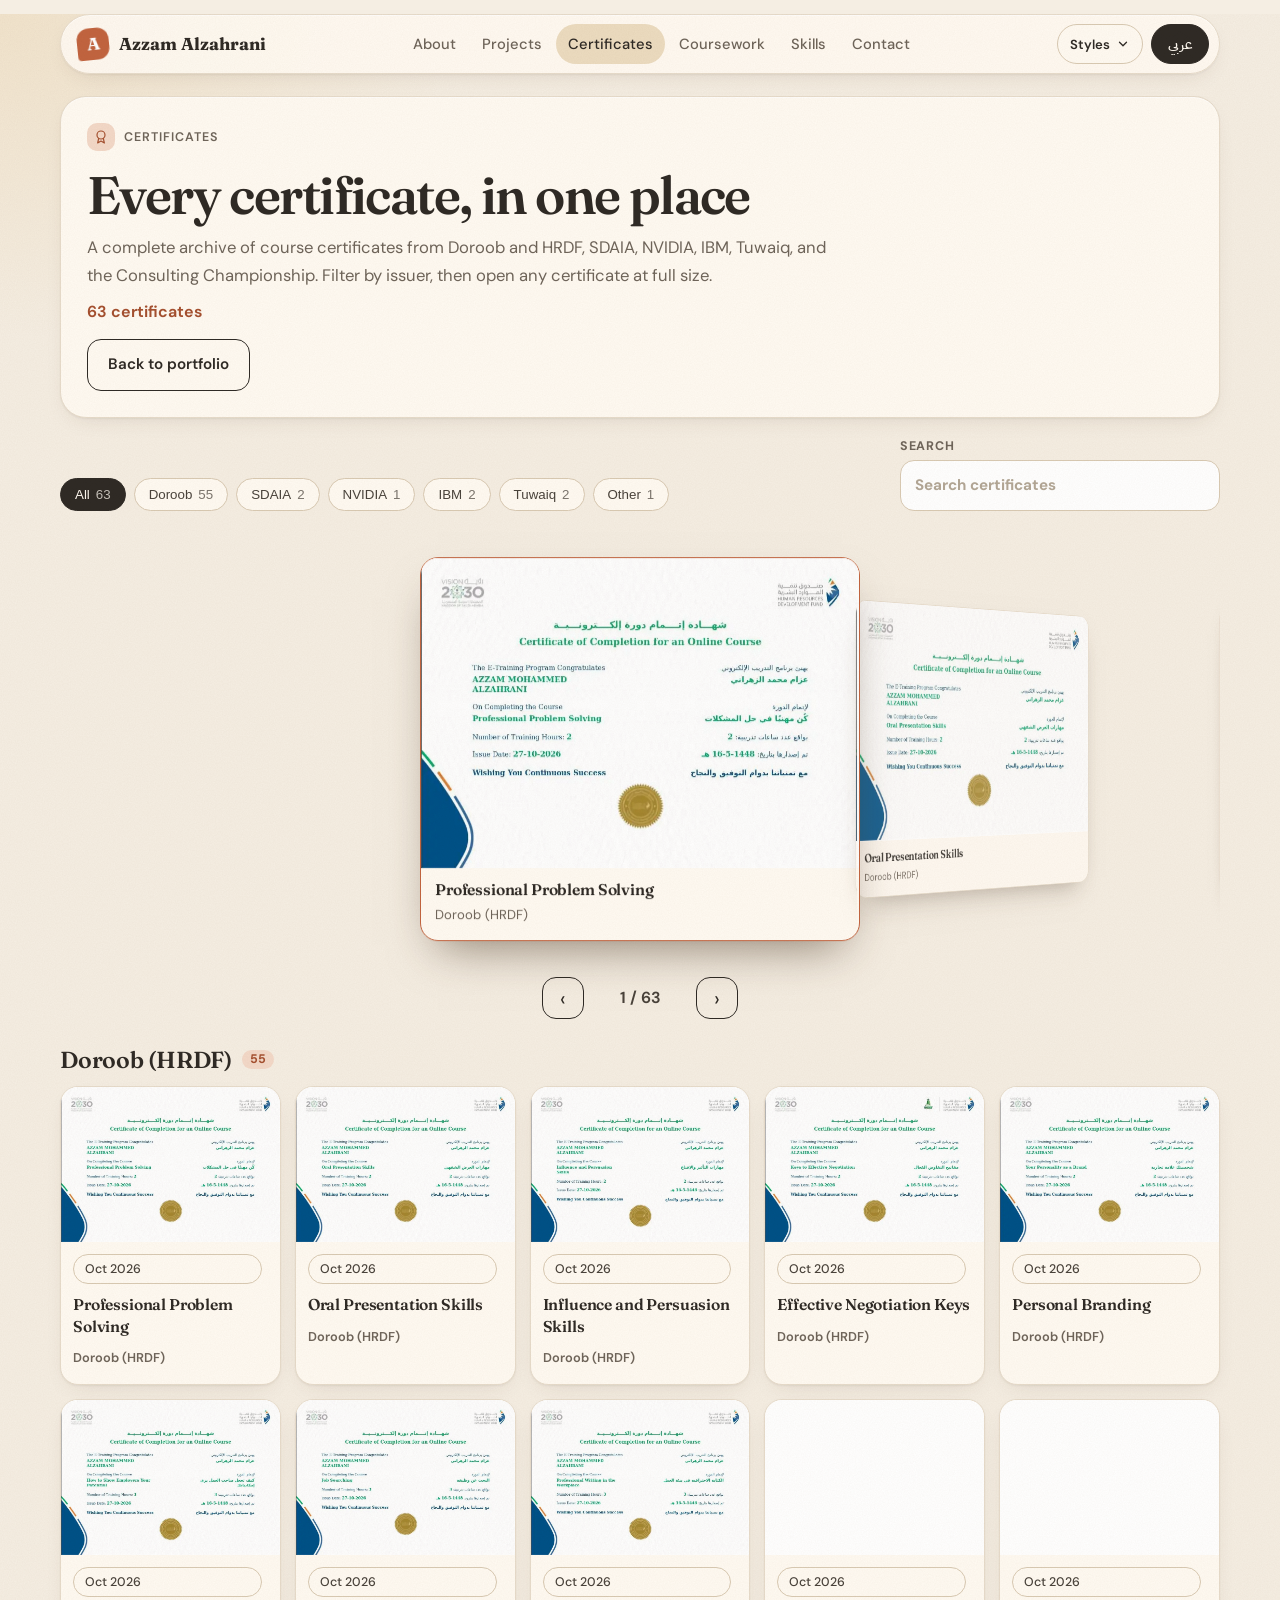
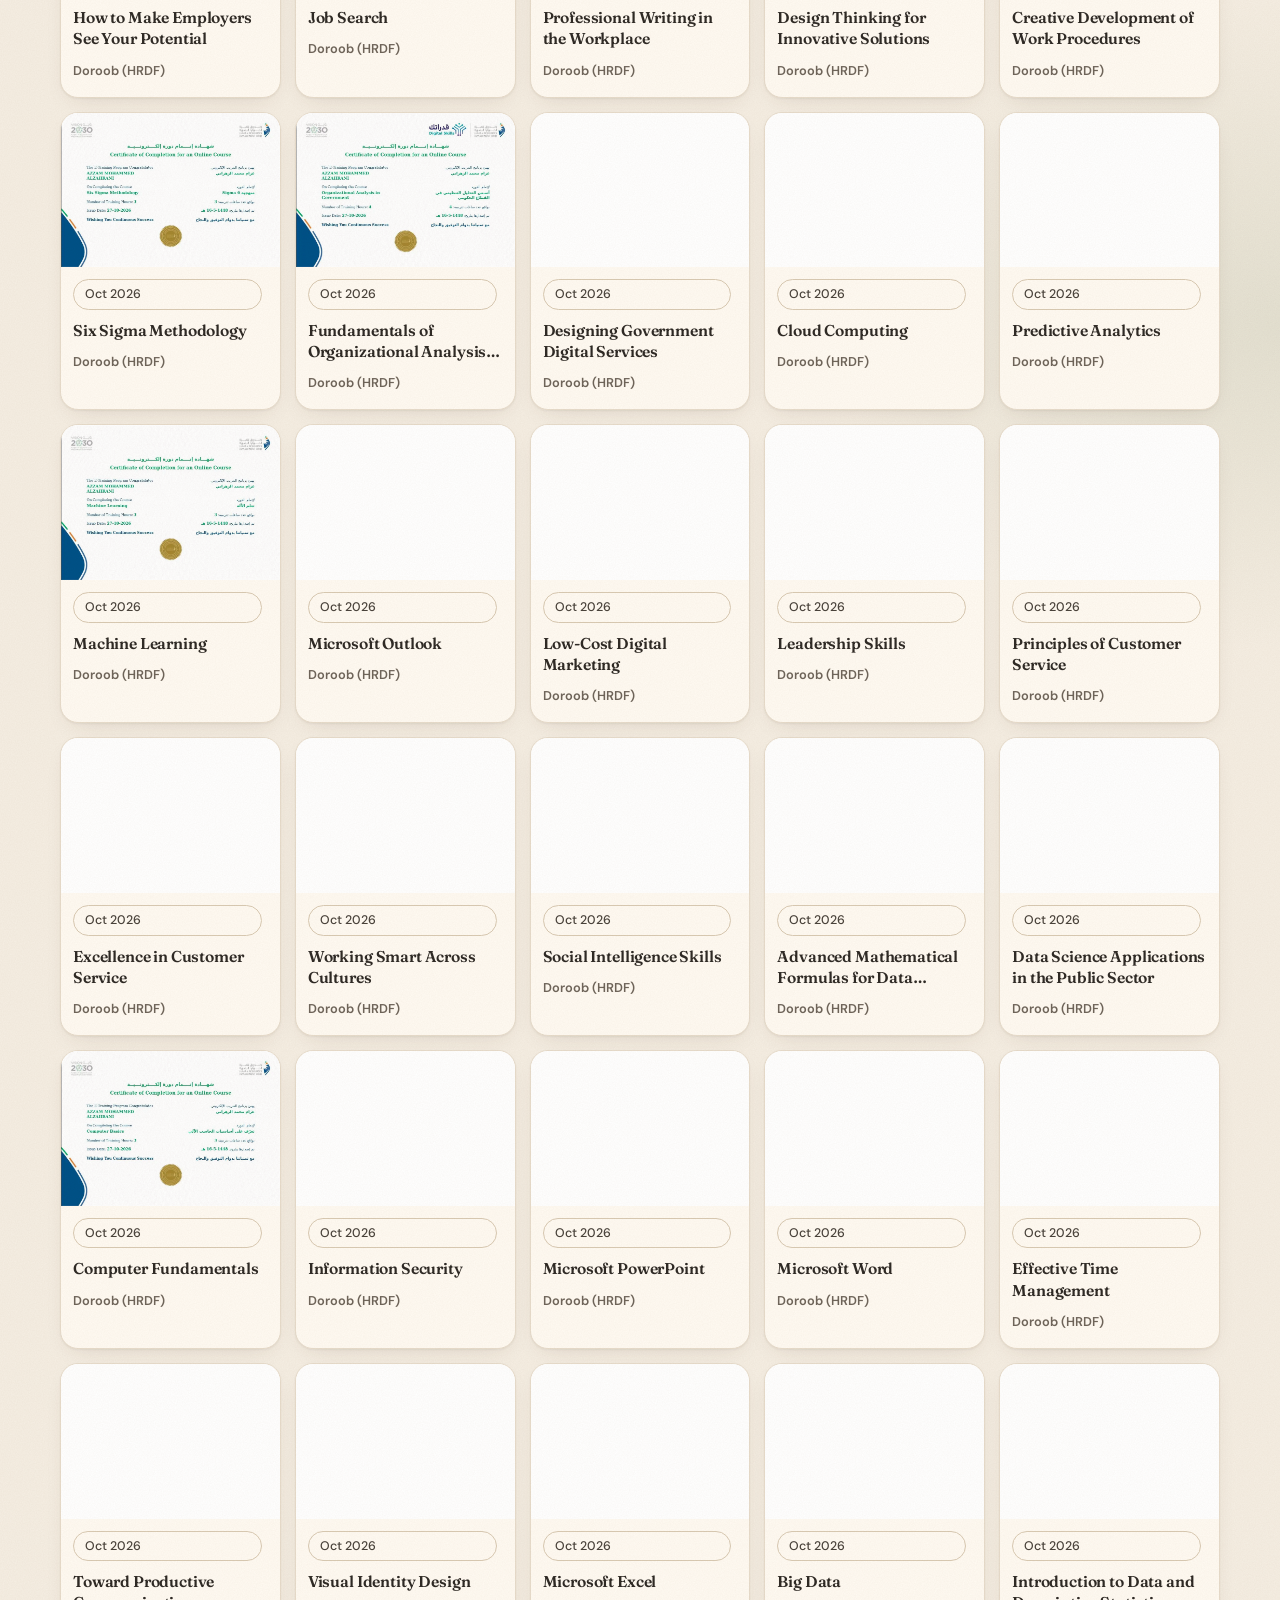
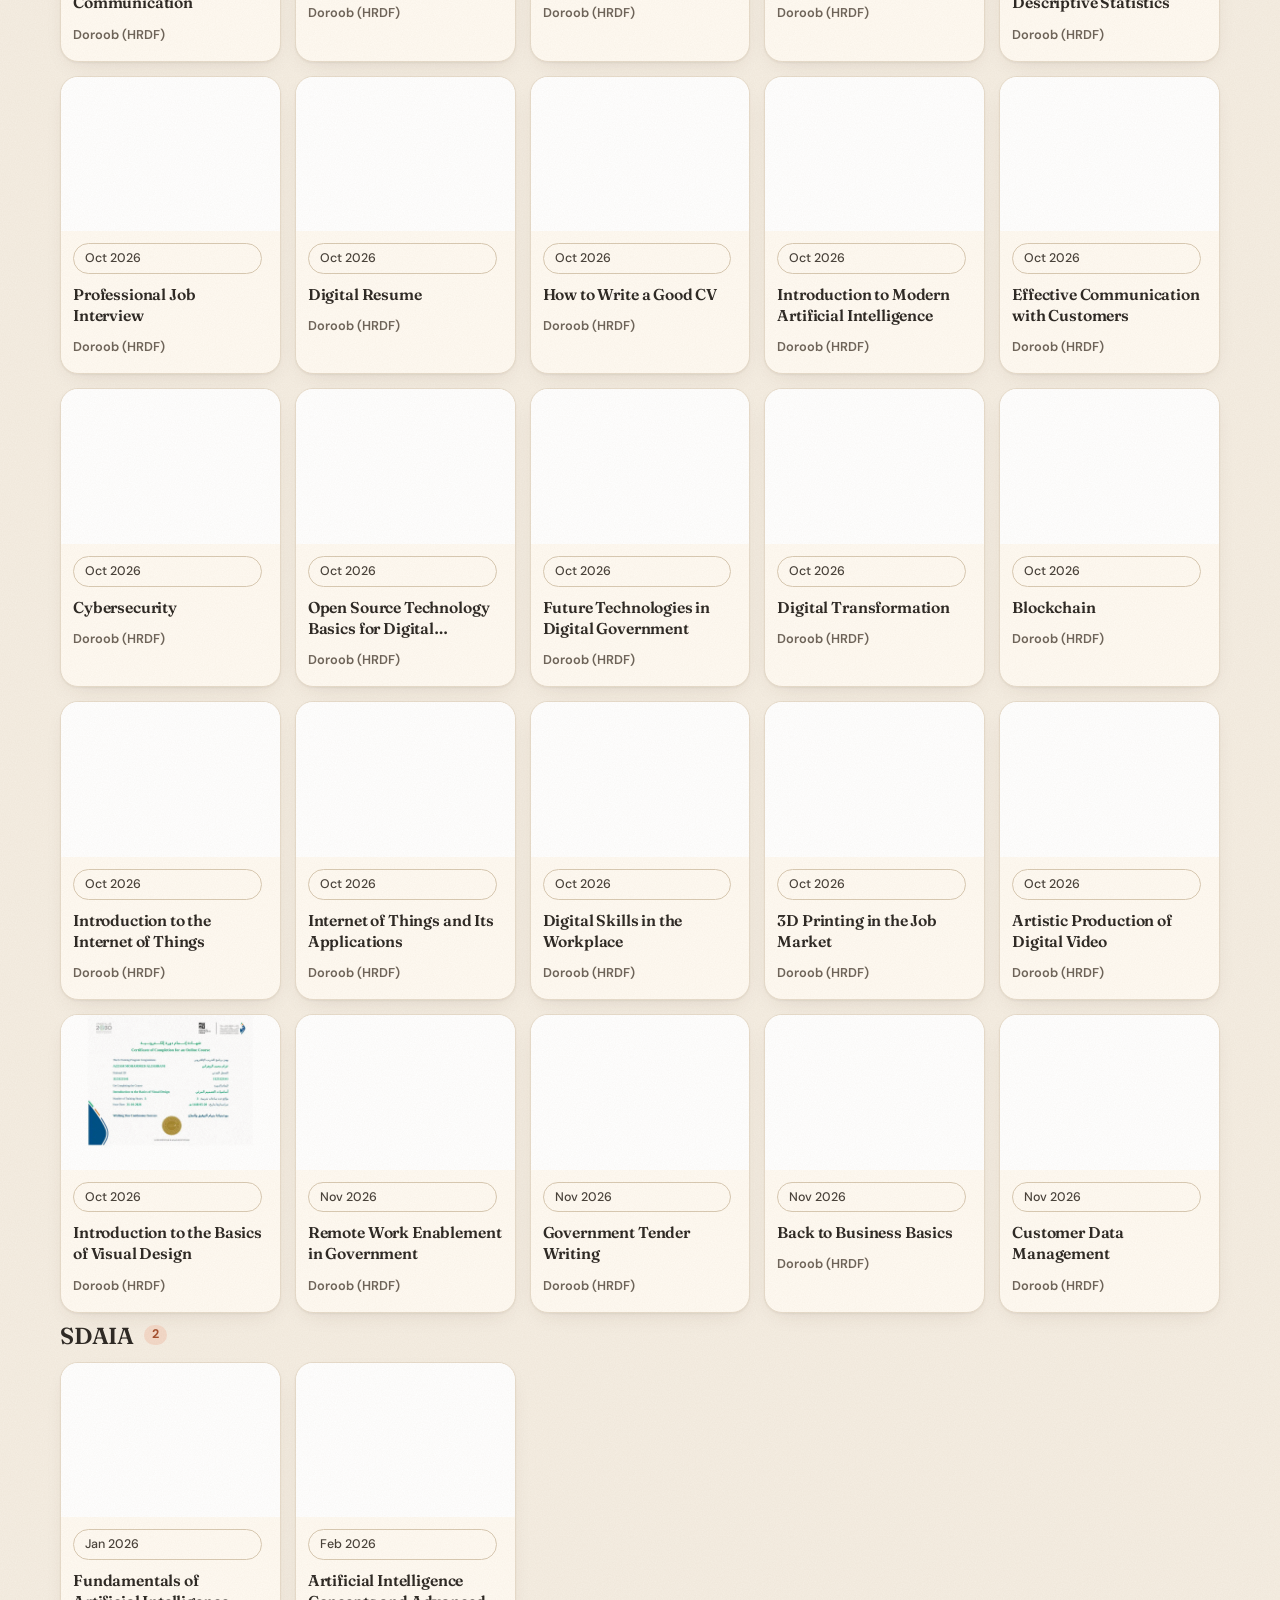
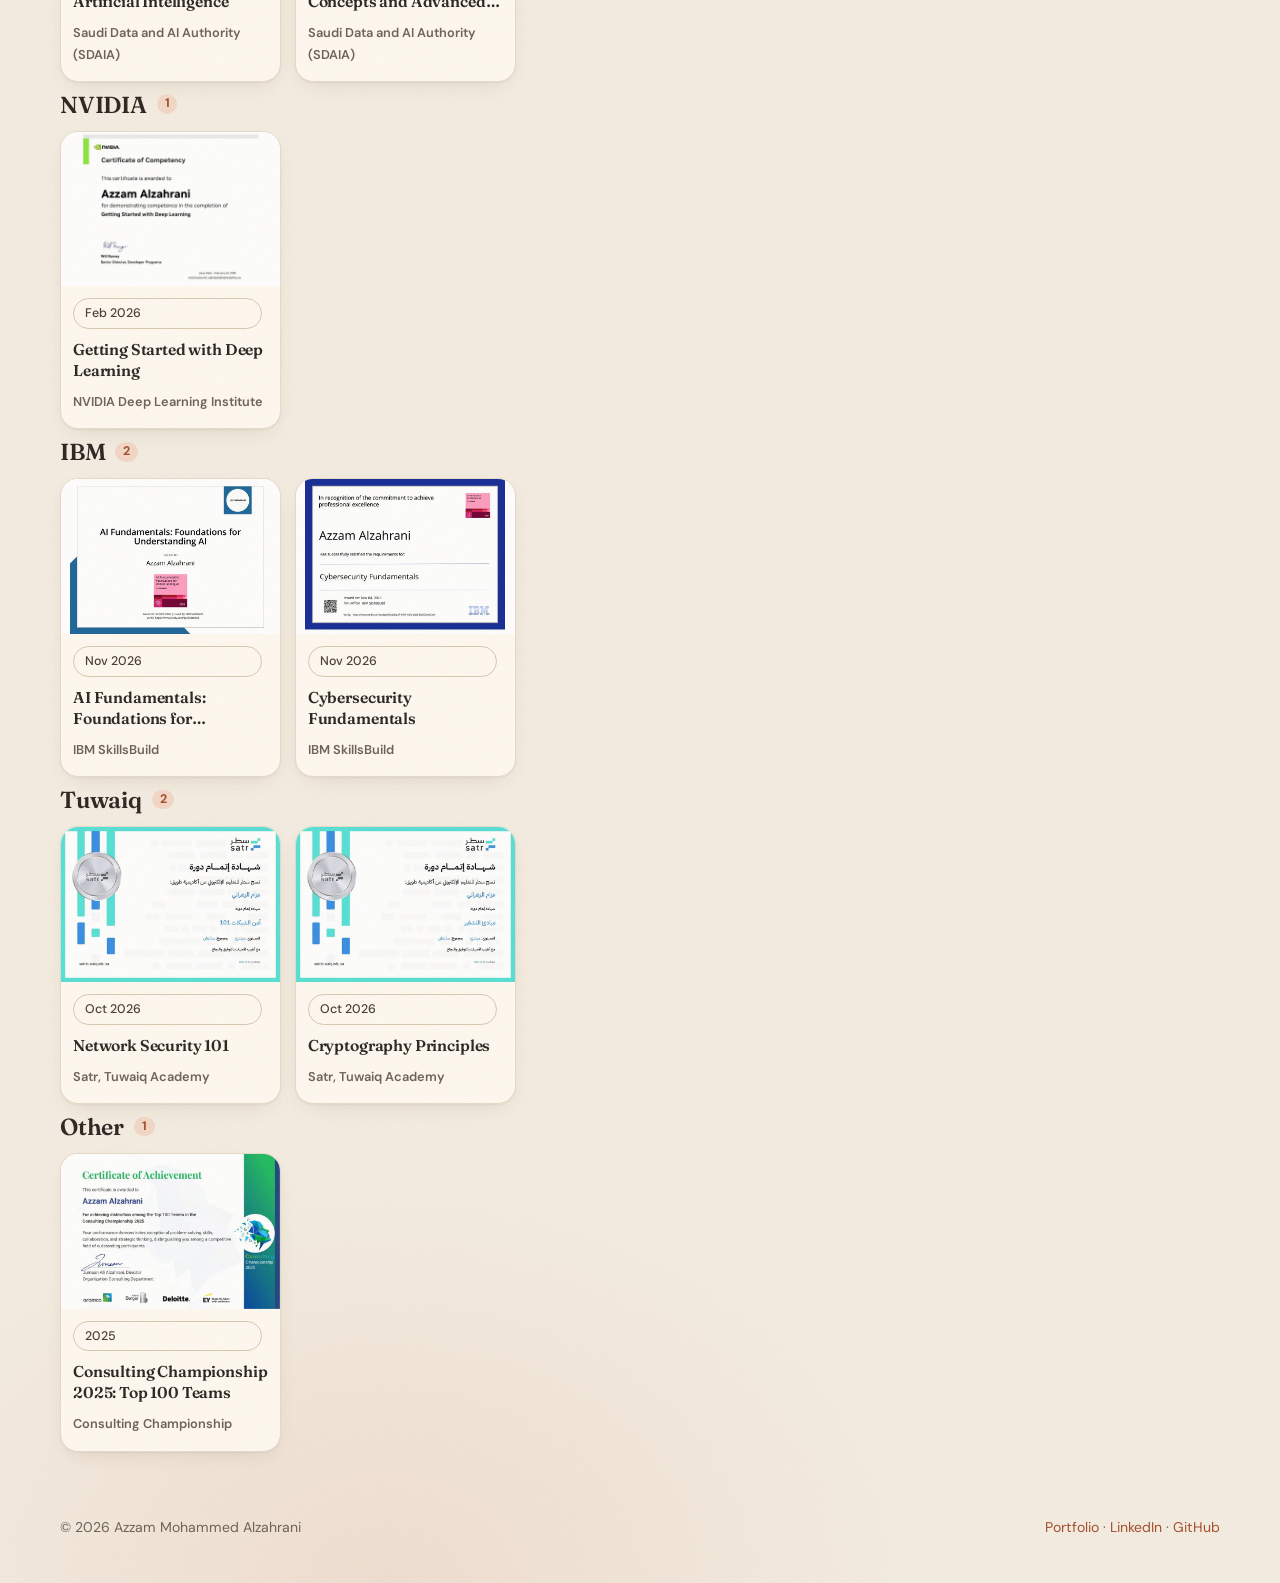
==== certificates.html @ 6e294bc5 "Add a style switcher and a full certificates archive. Classic stays the default design. Six experime" ====
<!doctype html>
<html lang="en" dir="ltr">
<head>
<meta charset="utf-8">
<meta name="viewport" content="width=device-width, initial-scale=1">
<title>Certificates | Azzam Alzahrani</title>
<script>(function(){try{var h=document.documentElement;var l=localStorage.getItem("lang");if(l==="ar"){h.lang="ar";h.dir="rtl";}var ok={terminal:1,aurora:1,brutal:1,synth:1,editorial:1,blueprint:1};var s=localStorage.getItem("style");var m=/[?&]style=(classic|terminal|aurora|brutal|synth|editorial|blueprint)(?:&|$)/.exec(location.search);if(m){s=m[1];try{localStorage.setItem("style",s);}catch(e){}}if(s&&ok[s])h.setAttribute("data-style",s);}catch(e){}})();</script>
<meta name="description" content="Certificates earned by Azzam Mohammed Alzahrani, including Doroob, SDAIA, NVIDIA, IBM and Tuwaiq.">
<meta name="theme-color" content="#f5eee3">
<link rel="icon" href="favicon.svg" type="image/svg+xml">
<link rel="preconnect" href="https://fonts.googleapis.com">
<link rel="preconnect" href="https://fonts.gstatic.com" crossorigin>
<link rel="stylesheet" href="https://fonts.googleapis.com/css2?family=Fraunces:opsz,wght@9..144,500;9..144,600;9..144,700&family=DM+Sans:opsz,wght@9..40,400;9..40,500;9..40,600;9..40,700&family=IBM+Plex+Sans+Arabic:wght@400;500;600;700&family=Readex+Pro:wght@500;600;700&display=swap">
<link rel="stylesheet" href="style.css">
<link rel="stylesheet" href="certificates.css">
<script>(function(){var s=document.documentElement.getAttribute("data-style");if(!s)return;var bg={terminal:"#04110a",aurora:"#1a1030",brutal:"#fff4c8",synth:"#140018",editorial:"#f3efe6",blueprint:"#0c3d86"};var st=document.createElement("style");st.id="theme-boot";st.textContent='html[data-style="'+s+'"] body{background:'+(bg[s]||"#111")+"}";document.head.appendChild(st);var l=document.createElement("link");l.rel="stylesheet";l.id="theme-css";l.href="themes/"+s+".css";document.head.appendChild(l);})();</script>
</head>
<body class="page-certs" data-title-en="Certificates | Azzam Alzahrani" data-title-ar="الشهادات | عزام الزهراني">
<a class="skip" href="#main"><span class="l-en" lang="en">Skip to content</span><span class="l-ar" lang="ar">انتقل إلى المحتوى</span></a>
<header class="nav"><div class="bar">
<a class="brand" href="index.html"><span class="mark" aria-hidden="true">A</span><span class="l-en" lang="en">Azzam Alzahrani</span><span class="l-ar" lang="ar">عزام الزهراني</span></a>
<nav aria-label="Main"><ul id="menu">
<li><a href="index.html#about"><span class="l-en" lang="en">About</span><span class="l-ar" lang="ar">نبذة</span></a></li><li><a href="index.html#projects"><span class="l-en" lang="en">Projects</span><span class="l-ar" lang="ar">المشاريع</span></a></li><li><a href="certificates.html" aria-current="page"><span class="l-en" lang="en">Certificates</span><span class="l-ar" lang="ar">الشهادات</span></a></li><li><a href="index.html#coursework"><span class="l-en" lang="en">Coursework</span><span class="l-ar" lang="ar">المقررات</span></a></li><li><a href="index.html#skills"><span class="l-en" lang="en">Skills</span><span class="l-ar" lang="ar">المهارات</span></a></li><li><a href="index.html#contact"><span class="l-en" lang="en">Contact</span><span class="l-ar" lang="ar">تواصل</span></a></li>
</ul></nav>
<div class="nav-actions">
<div class="style-switch" id="style-switch"><button class="style-btn" type="button" id="style-btn" aria-haspopup="listbox" aria-expanded="false" aria-controls="style-menu"><span class="l-en" lang="en">Styles</span><span class="l-ar" lang="ar">التصاميم</span><svg viewBox="0 0 24 24" aria-hidden="true"><path d="M6 9l6 6 6-6" fill="none" stroke="currentColor" stroke-width="2.2" stroke-linecap="round" stroke-linejoin="round"/></svg></button><ul class="style-menu" id="style-menu" role="listbox" hidden><li role="option" data-style-id="classic" aria-selected="true" tabindex="0"><span class="sn"><span class="l-en" lang="en">Classic</span><span class="l-ar" lang="ar">كلاسيكي</span></span></li><li role="option" data-style-id="terminal" aria-selected="false" tabindex="-1"><span class="sn"><span class="l-en" lang="en">Terminal</span><span class="l-ar" lang="ar">الطرفية</span></span><span class="sx"><span class="l-en" lang="en">Experimental</span><span class="l-ar" lang="ar">تجريبي</span></span></li><li role="option" data-style-id="aurora" aria-selected="false" tabindex="-1"><span class="sn"><span class="l-en" lang="en">Aurora Glass</span><span class="l-ar" lang="ar">زجاج الشفق</span></span><span class="sx"><span class="l-en" lang="en">Experimental</span><span class="l-ar" lang="ar">تجريبي</span></span></li><li role="option" data-style-id="brutal" aria-selected="false" tabindex="-1"><span class="sn"><span class="l-en" lang="en">Neo Brutal</span><span class="l-ar" lang="ar">الوحشي الجديد</span></span><span class="sx"><span class="l-en" lang="en">Experimental</span><span class="l-ar" lang="ar">تجريبي</span></span></li><li role="option" data-style-id="synth" aria-selected="false" tabindex="-1"><span class="sn"><span class="l-en" lang="en">Synthwave</span><span class="l-ar" lang="ar">سينثويف</span></span><span class="sx"><span class="l-en" lang="en">Experimental</span><span class="l-ar" lang="ar">تجريبي</span></span></li><li role="option" data-style-id="editorial" aria-selected="false" tabindex="-1"><span class="sn"><span class="l-en" lang="en">Editorial</span><span class="l-ar" lang="ar">تحريري</span></span><span class="sx"><span class="l-en" lang="en">Experimental</span><span class="l-ar" lang="ar">تجريبي</span></span></li><li role="option" data-style-id="blueprint" aria-selected="false" tabindex="-1"><span class="sn"><span class="l-en" lang="en">Blueprint</span><span class="l-ar" lang="ar">المخطط</span></span><span class="sx"><span class="l-en" lang="en">Experimental</span><span class="l-ar" lang="ar">تجريبي</span></span></li></ul></div>
<button class="lang-btn" type="button" id="lang-btn" aria-label="Switch language"><span class="l-en" lang="ar">عربي</span><span class="l-ar" lang="en">EN</span></button>
<button class="menu-btn" aria-expanded="false" aria-controls="menu" aria-label="Menu"><span></span><span></span><span></span></button>
</div>
</div></header>

<main id="main"><div class="wrap"><div class="cert-page" id="cert-page">
<header class="tile cert-intro static">
<p class="label"><svg viewBox="0 0 24 24" fill="none" stroke="currentColor" stroke-width="1.8" stroke-linecap="round" stroke-linejoin="round" aria-hidden="true"><circle cx="12" cy="9" r="6"/><path d="m8.5 14-1.5 7 5-3 5 3-1.5-7"/></svg><span class="l-en" lang="en">Certificates</span><span class="l-ar" lang="ar">الشهادات</span></p>
<h1><span class="l-en" lang="en">Every certificate, in one place</span><span class="l-ar" lang="ar">كل الشهادات في مكان واحد</span></h1>
<p class="lead"><span class="l-en" lang="en">A complete archive of course certificates from Doroob and HRDF, SDAIA, NVIDIA, IBM, Tuwaiq, and the Consulting Championship. Filter by issuer, then open any certificate at full size.</span><span class="l-ar" lang="ar">أرشيف كامل لشهادات الدورات من دروب وهدف، وسدايا، وNVIDIA، وIBM، وطويق، وبطولة الاستشارات. صفِّ حسب الجهة، ثم افتح أي شهادة بحجمها الكامل.</span></p>
<p class="cert-count" id="cert-count" aria-live="polite"></p>
<p style="margin:14px 0 0"><a class="btn" href="index.html"><span class="l-en" lang="en">Back to portfolio</span><span class="l-ar" lang="ar">العودة إلى الموقع</span></a></p>
</header>

<div class="cert-tools">
<div class="cert-filters" id="cert-filters" role="toolbar" aria-label="Filter by issuer">
<button type="button" data-group="all" aria-pressed="true"><span class="l-en" lang="en">All</span><span class="l-ar" lang="ar">الكل</span><span class="fcount" data-for="all"></span></button>
<button type="button" data-group="doroob" aria-pressed="false"><span class="l-en" lang="en">Doroob</span><span class="l-ar" lang="ar">دروب</span><span class="fcount" data-for="doroob"></span></button>
<button type="button" data-group="sdaia" aria-pressed="false"><span class="l-en" lang="en">SDAIA</span><span class="l-ar" lang="ar">سدايا</span><span class="fcount" data-for="sdaia"></span></button>
<button type="button" data-group="nvidia" aria-pressed="false"><span class="l-en" lang="en">NVIDIA</span><span class="l-ar" lang="ar">NVIDIA</span><span class="fcount" data-for="nvidia"></span></button>
<button type="button" data-group="ibm" aria-pressed="false"><span class="l-en" lang="en">IBM</span><span class="l-ar" lang="ar">IBM</span><span class="fcount" data-for="ibm"></span></button>
<button type="button" data-group="tuwaiq" aria-pressed="false"><span class="l-en" lang="en">Tuwaiq</span><span class="l-ar" lang="ar">طويق</span><span class="fcount" data-for="tuwaiq"></span></button>
<button type="button" data-group="other" aria-pressed="false"><span class="l-en" lang="en">Other</span><span class="l-ar" lang="ar">أخرى</span><span class="fcount" data-for="other"></span></button>
</div>
<label class="cert-search"><span class="l-en" lang="en">Search</span><span class="l-ar" lang="ar">بحث</span><input id="cert-search" type="search" placeholder="Search certificates" data-ph-ar="ابحث في الشهادات" autocomplete="off"></label>
</div>

<section class="cert-flow" id="cert-flow" aria-roledescription="carousel">
<h2 class="visually-hidden"><span class="l-en" lang="en">Certificate spotlight</span><span class="l-ar" lang="ar">عرض الشهادات</span></h2>
<div class="cf-stage" id="cf-stage" tabindex="0"></div>
<div class="cf-bar">
<button class="arrow prev" type="button" id="cf-prev" aria-label="Previous certificate"><span aria-hidden="true">&#8249;</span></button>
<span class="cf-count" id="cf-count" dir="ltr"></span>
<button class="arrow next" type="button" id="cf-next" aria-label="Next certificate"><span aria-hidden="true">&#8250;</span></button>
</div>
</section>

<p id="cert-empty" class="cert-empty" hidden><span class="l-en" lang="en">No certificates match that filter.</span><span class="l-ar" lang="ar">لا توجد شهادات مطابقة.</span></p>
<div id="cert-groups"></div>
</div></div></main>

<footer><div class="wrap"><span>&copy; <span class="year">2026</span> <span class="l-en" lang="en">Azzam Mohammed Alzahrani</span><span class="l-ar" lang="ar">عزام محمد الزهراني</span></span><span><a href="index.html"><span class="l-en" lang="en">Portfolio</span><span class="l-ar" lang="ar">الموقع</span></a> &middot; <a href="https://www.linkedin.com/in/azzam-alzahrani-52926b36b" target="_blank" rel="noopener noreferrer">LinkedIn</a> &middot; <a href="https://github.com/xAzzamx" target="_blank" rel="noopener noreferrer">GitHub</a></span></div></footer>

<div class="lb cert-lb" id="cert-lb" role="dialog" aria-modal="true" aria-label="Certificate">
<button class="x" type="button" aria-label="Close">&#10005;</button>
<button class="lp" type="button" aria-label="Previous certificate">&#8249;</button>
<img alt="">
<button class="ln" type="button" aria-label="Next certificate">&#8250;</button>
<p></p>
</div>
<script src="certs/catalog.js"></script>
<script src="main.js"></script>
<script src="certs.js"></script>
<script data-goatcounter="https://xazzamx.goatcounter.com/count" async src="//gc.zgo.at/count.js"></script>
</body>
</html>
---- style.css ----
:root{
--bg:#f5eee3;--paper:#fffaf2;--paper2:#fbf4e8;--line:#e7dccb;--line2:#d9cab3;
--ink:#2f2a25;--ink2:#4a433b;--mut:#6f655a;--dim:#8f8476;
--clay:#c2643f;--clay-d:#a5502f;--clay-l:#f3d9c8;--sage:#8a9a74;--sage-d:#5f6e4b;--sage-l:#e3e8d6;--olive:#545f3e;--sand:#ecdcc0;--mustard:#d9a441;--mustard-l:#f6e6c2;
--r:26px;--gap:18px;
--shadow:0 1px 0 rgba(255,255,255,.7) inset,0 1px 2px rgba(70,50,30,.06),0 8px 24px -12px rgba(70,50,30,.18);
--shadow-h:0 1px 0 rgba(255,255,255,.7) inset,0 2px 4px rgba(70,50,30,.06),0 22px 40px -18px rgba(70,50,30,.32);
--sans:"DM Sans",ui-sans-serif,system-ui,-apple-system,"Segoe UI",Roboto,Arial,sans-serif;
--serif:"Fraunces",Georgia,"Times New Roman",serif;
--ar:"IBM Plex Sans Arabic","Readex Pro",Tahoma,sans-serif;
--ar-head:"Readex Pro","IBM Plex Sans Arabic",Tahoma,sans-serif}
*{box-sizing:border-box}html{scroll-behavior:smooth}
@media (prefers-reduced-motion:reduce){html{scroll-behavior:auto}*,*::before,*::after{animation:none!important;transition:none!important}}
body{margin:0;font:16px/1.65 var(--sans);background:var(--bg);color:var(--ink);-webkit-font-smoothing:antialiased;position:relative;overflow-x:hidden}
html[lang=ar] body{font-family:var(--ar),var(--sans);line-height:1.85}
/* paper grain */
body::after{content:"";position:absolute;inset:0;pointer-events:none;z-index:300;opacity:.07;mix-blend-mode:multiply;background-image:url("data:image/svg+xml,%3Csvg xmlns='http://www.w3.org/2000/svg' width='160' height='160'%3E%3Cfilter id='n'%3E%3CfeTurbulence type='fractalNoise' baseFrequency='.85' numOctaves='3' stitchTiles='stitch'/%3E%3CfeColorMatrix values='0 0 0 0 .35 0 0 0 0 .25 0 0 0 0 .15 0 0 0 1 0'/%3E%3C/filter%3E%3Crect width='100%25' height='100%25' filter='url(%23n)'/%3E%3C/svg%3E")}
body::before{content:"";position:absolute;inset:0;z-index:-1;pointer-events:none;background:radial-gradient(700px 500px at 0% 0%,rgba(217,164,65,.14),transparent 65%),radial-gradient(700px 500px at 100% 30%,rgba(138,154,116,.16),transparent 65%),radial-gradient(800px 600px at 30% 100%,rgba(194,100,63,.10),transparent 65%)}
/* language visibility */
html[lang=ar] .l-en,html:not([lang=ar]) .l-ar{display:none!important}
a{color:var(--clay-d);text-decoration:none}a:hover{color:var(--clay)}
img{max-width:100%;display:block}
.skip{position:absolute;inset-inline-start:-999px;top:8px;background:var(--clay);color:#fff;padding:8px 14px;border-radius:10px;z-index:400}.skip:focus{inset-inline-start:8px}
:focus-visible{outline:2.5px solid var(--clay);outline-offset:3px;border-radius:10px}
.wrap{max-width:1200px;margin:0 auto;padding:0 20px}
h1,h2,h3{margin:0;color:var(--ink);font-family:var(--serif);font-weight:600;letter-spacing:-.01em}
html[lang=ar] h1,html[lang=ar] h2,html[lang=ar] h3{font-family:var(--ar-head);letter-spacing:0}
h2{font-size:1.45rem;line-height:1.25;margin-bottom:10px}
h3{font-size:1.08rem;line-height:1.35;margin-bottom:6px}
html[lang=ar] h2{font-size:1.3rem;line-height:1.5}
p{margin:0 0 10px;color:var(--ink2)}
.mut{color:var(--mut)}
/* nav */
header.nav{position:sticky;top:12px;z-index:60;margin:14px auto 0;max-width:1200px;padding:0 20px}
.nav .bar{display:flex;align-items:center;justify-content:space-between;gap:12px;height:60px;padding-inline:16px 10px;border:1px solid var(--line);border-radius:999px;background:rgba(255,250,242,.92);box-shadow:var(--shadow)}
.brand{font-weight:700;color:var(--ink);display:flex;align-items:center;gap:10px;font-family:var(--serif);font-size:1.08rem;white-space:nowrap}
html[lang=ar] .brand{font-family:var(--ar-head)}
.brand:hover{color:var(--ink)}
.mark{width:32px;height:32px;border-radius:12px 12px 12px 4px;background:var(--clay);color:#fff;display:inline-flex;align-items:center;justify-content:center;font-family:var(--serif);font-weight:700;transform:rotate(-6deg);transition:transform .3s}
.brand:hover .mark{transform:rotate(6deg) scale(1.05)}
.nav ul{display:flex;gap:2px;list-style:none;margin:0;padding:0}
.nav ul a{color:var(--mut);font-size:.92rem;font-weight:500;padding:8px 12px;border-radius:999px;display:block;transition:background .2s,color .2s}
.nav ul a:hover{color:var(--ink);background:var(--sand)}
.nav-actions{display:flex;gap:8px;align-items:center}
.lang-btn{font:600 .9rem var(--sans);height:40px;min-width:58px;padding:0 14px;border-radius:999px;border:1.5px solid var(--ink);background:var(--ink);color:var(--paper);cursor:pointer;transition:transform .2s,background .2s}
.lang-btn .l-en{font-family:var(--ar)}
.lang-btn:hover{transform:translateY(-1px);background:var(--clay);border-color:var(--clay)}
.menu-btn{display:none;width:40px;height:40px;border-radius:999px;border:1px solid var(--line2);background:var(--paper);cursor:pointer;flex-direction:column;align-items:center;justify-content:center;gap:4px}
.menu-btn span{display:block;width:16px;height:2px;background:var(--ink);border-radius:2px}
@media (max-width:960px){.menu-btn{display:flex}.nav ul{display:none;position:absolute;top:70px;inset-inline:20px;flex-direction:column;background:var(--paper);border:1px solid var(--line);border-radius:22px;padding:10px;box-shadow:var(--shadow-h)}.nav ul.open{display:flex}.nav ul a{padding:12px 14px;font-size:1rem}}
/* bento */
main{padding:26px 0 40px}
.bento{display:grid;grid-template-columns:repeat(12,minmax(0,1fr));gap:var(--gap);grid-auto-flow:row dense}
.tile{position:relative;grid-column:span 4;background:var(--paper);border:1px solid var(--line);border-radius:var(--r);padding:26px;overflow:hidden;box-shadow:var(--shadow);transition:transform .35s cubic-bezier(.2,.8,.2,1),box-shadow .35s,border-color .35s;scroll-margin-top:96px;min-width:0}
.tile:hover{transform:translateY(-4px) rotate(-.25deg);box-shadow:var(--shadow-h);border-color:var(--line2)}
html[dir=rtl] .tile:hover{transform:translateY(-4px) rotate(.25deg)}
.tile.static:hover{transform:none}
.s2{grid-column:span 2}.s3{grid-column:span 3}.s4{grid-column:span 4}.s5{grid-column:span 5}.s6{grid-column:span 6}.s7{grid-column:span 7}.s8{grid-column:span 8}.s12{grid-column:span 12}
.r2{grid-row:span 2}.r3{grid-row:span 3}
.label{display:flex;align-items:center;gap:9px;font-size:.78rem;font-weight:600;letter-spacing:.08em;text-transform:uppercase;color:var(--mut);margin:0 0 14px}
html[lang=ar] .label{letter-spacing:0;font-size:.88rem}
.label svg{width:28px;height:28px;padding:6px;border-radius:10px;background:var(--clay-l);color:var(--clay-d);flex:0 0 28px}
/* blobs */
.blob{position:absolute;pointer-events:none;border-radius:42% 58% 63% 37% / 41% 44% 56% 59%;animation:morph 14s ease-in-out infinite alternate;z-index:0}
@keyframes morph{0%{border-radius:42% 58% 63% 37%/41% 44% 56% 59%;transform:rotate(0) translate(0,0)}50%{border-radius:58% 42% 38% 62%/57% 37% 63% 43%;transform:rotate(12deg) translate(8px,-6px)}100%{border-radius:37% 63% 52% 48%/48% 58% 42% 52%;transform:rotate(-8deg) translate(-6px,8px)}}
/* hero */
.hero{display:flex;flex-direction:column;justify-content:space-between;gap:24px;min-height:420px;padding:38px;background:linear-gradient(160deg,#fffaf2 0%,#fbefe2 100%)}
.hero>*:not(.blob):not(.spark){position:relative;z-index:1}
.h1b{width:340px;height:300px;background:var(--clay-l);inset-inline-end:-80px;top:-90px;opacity:.9}
.h2b{width:240px;height:220px;background:var(--sage-l);inset-inline-end:90px;bottom:-110px;animation-delay:-5s;animation-duration:18s}
.spark{position:absolute;width:34px;height:34px;color:var(--mustard);inset-inline-end:44px;top:46px;z-index:1;animation:twinkle 4s ease-in-out infinite}
@keyframes twinkle{0%,100%{transform:scale(1) rotate(0)}50%{transform:scale(.75) rotate(45deg)}}
.status{display:inline-flex;align-items:center;gap:8px;font-size:.82rem;font-weight:500;color:var(--sage-d);border:1px solid #cfd7bf;background:var(--sage-l);padding:6px 13px;border-radius:999px;width:max-content}
.status i{width:8px;height:8px;border-radius:50%;background:var(--sage-d);animation:pulse 2s infinite}
@keyframes pulse{0%{box-shadow:0 0 0 0 rgba(95,110,75,.45)}70%{box-shadow:0 0 0 8px rgba(95,110,75,0)}100%{box-shadow:0 0 0 0 rgba(95,110,75,0)}}
.hello{margin:22px 0 2px;font-size:1.15rem;color:var(--clay-d);font-weight:500;font-family:var(--serif);font-style:italic}
html[lang=ar] .hello{font-family:var(--ar-head);font-style:normal}
.wave{display:inline-block;transform-origin:70% 70%;animation:wave 2.6s ease-in-out infinite}
@keyframes wave{0%,60%,100%{transform:rotate(0)}10%,30%{transform:rotate(14deg)}20%{transform:rotate(-8deg)}40%{transform:rotate(-4deg)}50%{transform:rotate(10deg)}}
.hero h1{font-size:clamp(2.6rem,6vw,4.8rem);line-height:1.02;letter-spacing:-.035em;font-weight:600;margin:0 0 14px}
html[lang=ar] .hero h1{letter-spacing:0;line-height:1.25;font-weight:700}
.name{position:relative;display:inline-block}
.squiggle{position:absolute;inset-inline-start:0;bottom:-10px;width:100%;height:16px;color:var(--clay);stroke-dasharray:420;stroke-dashoffset:420;animation:draw 1.6s .4s cubic-bezier(.6,.1,.2,1) forwards}
html[lang=ar] .squiggle{bottom:-34px}
html[lang=ar] .hero h1{margin-bottom:36px}
@keyframes draw{to{stroke-dashoffset:0}}
.role{font-size:1.05rem;color:var(--ink2);margin:14px 0 12px;font-weight:600}
.lead{font-size:1.04rem;max-width:620px;color:var(--mut)}
.btns{display:flex;flex-wrap:wrap;gap:10px}
.btn{display:inline-flex;align-items:center;gap:8px;padding:12px 20px;border-radius:14px;font-weight:600;font-size:.95rem;border:1.5px solid var(--ink);color:var(--ink);background:transparent;transition:transform .2s,background .2s,color .2s,box-shadow .2s;cursor:pointer;font-family:inherit}
.btn:hover{background:var(--ink);color:var(--paper);transform:translateY(-2px)}
.btn.primary{background:var(--clay);border-color:var(--clay);color:#fff;box-shadow:0 6px 0 -1px var(--clay-d)}
.btn.primary:hover{background:var(--clay-d);border-color:var(--clay-d);color:#fff;box-shadow:0 8px 0 -1px #8a4127;transform:translateY(-3px)}
.btn.primary:active{transform:translateY(2px);box-shadow:0 2px 0 -1px var(--clay-d)}
.btn svg{width:18px;height:18px}
.btn.sm{padding:9px 16px;font-size:.9rem}
/* small tiles */
.big{font-family:var(--serif);font-size:clamp(2.6rem,4.4vw,3.6rem);font-weight:600;letter-spacing:-.03em;line-height:1;margin:4px 0 10px}
.sub{margin:0;font-size:.92rem}
.offer{background:linear-gradient(160deg,var(--sage-l),#eef0e3)}
.offer .label svg{background:#fff;color:var(--sage-d)}
.step{background:var(--clay);border-color:var(--clay-d);color:#fff}
.step .label,.step .sub{color:#fde9de}.step .label svg{background:rgba(255,255,255,.2);color:#fff}
.step .big{color:#fff}
.research{background:linear-gradient(160deg,var(--mustard-l),#fbf0d6)}
.research .big{font-size:clamp(1.8rem,2.8vw,2.3rem);color:#7a5a17}
.research .label svg{background:#fff;color:#a8781e}
.focus{background:var(--paper2)}
.pill{display:inline-block;font-size:.78rem;font-weight:500;padding:4px 11px;border-radius:999px;border:1px solid var(--line2);color:var(--ink2);background:var(--paper);margin-block:0 6px;margin-inline:0 6px}
.pill.a{border-color:#e8c6b3;color:var(--clay-d);background:#fbeee6}
.pill.t{border-color:#cfd7bf;color:var(--sage-d);background:var(--sage-l)}
.link-tile{display:flex;flex-direction:column;justify-content:space-between;gap:18px;color:var(--ink);min-height:150px}
.link-tile:hover{color:var(--ink)}
.link-tile .ico{width:46px;height:46px;border-radius:15px;display:flex;align-items:center;justify-content:center;background:var(--clay-l);color:var(--clay-d);transition:transform .3s}
.link-tile:hover .ico{transform:rotate(-8deg) scale(1.06)}
.link-tile .ico svg{width:21px;height:21px}
.link-tile .go{position:absolute;top:22px;inset-inline-end:22px;width:34px;height:34px;border-radius:50%;display:flex;align-items:center;justify-content:center;border:1px solid var(--line2);color:var(--mut);transition:transform .25s,background .25s,color .25s}
.link-tile .go svg{width:16px;height:16px}
html[dir=rtl] .link-tile .go svg{transform:scaleX(-1)}
.link-tile:hover .go{background:var(--ink);color:var(--paper);transform:rotate(-12deg)}
.link-tile b{display:block;font-size:1.05rem;font-family:var(--serif)}html[lang=ar] .link-tile b{font-family:var(--ar-head)}
.link-tile small{color:var(--mut);font-size:.85rem;word-break:break-all}
.li-tile{background:var(--olive);border-color:#454f32;color:#f4f1e6}
.li-tile:hover{color:#fff}.li-tile small{color:#d9dcc8}
.li-tile .ico{background:rgba(255,255,255,.14);color:#fff}
.li-tile .go{border-color:rgba(255,255,255,.3);color:#e8eadc}
.li-tile:hover .go{background:#fff;color:var(--olive)}
.mail-tile .ico{background:var(--mustard-l);color:#a8781e}
/* timeline */
.tl{position:relative;padding-inline-start:26px;margin-bottom:22px}.tl:last-child{margin-bottom:0}
.tl::before{content:"";position:absolute;inset-inline-start:2px;top:7px;width:12px;height:12px;border-radius:50%;background:var(--paper);border:3px solid var(--clay)}
.tl::after{content:"";position:absolute;inset-inline-start:7.5px;top:24px;bottom:-18px;width:0;border-inline-start:2px dashed var(--line2)}.tl:last-child::after{display:none}
.meta{font-size:.8rem;color:var(--clay-d);font-weight:600;margin-bottom:2px}
ul.clean{margin:10px 0 0;padding-inline-start:18px;color:var(--ink2);font-size:.93rem}ul.clean li{margin:5px 0}
ul.clean li::marker{color:var(--clay)}
/* projects */
.project{padding:0;display:flex;flex-direction:column}
.project .media{position:relative;background:var(--sand);border-bottom:1px solid var(--line);display:flex;flex-direction:column}
.project .media .main{position:relative;height:270px;display:flex;align-items:center;justify-content:center;cursor:zoom-in;overflow:hidden}
.project .media .main img{width:100%;height:100%;object-fit:contain;position:relative;z-index:1}
.media .blob{opacity:.85}
.media .b1{width:62%;height:120%;background:var(--clay-l);inset-inline-start:-12%;top:-30%}
.media .b2{width:50%;height:100%;background:var(--sage-l);inset-inline-end:-10%;bottom:-40%;animation-delay:-6s}
.media:not(.empty) .blob,.media:not(.empty) .m-ico{display:none}
.m-ico{position:relative;z-index:1;width:96px;height:96px;border-radius:30px;background:var(--paper);display:flex;align-items:center;justify-content:center;box-shadow:var(--shadow-h);color:var(--clay);transform:rotate(-6deg);transition:transform .5s cubic-bezier(.2,.8,.2,1)}
.m-ico svg{width:46px;height:46px}
.project:hover .m-ico{transform:rotate(6deg) scale(1.06)}
.media.empty .main{cursor:default}
.thumbs{display:flex;gap:8px;padding:10px;overflow-x:auto;border-top:1px solid var(--line);background:var(--paper2)}
.thumbs button{flex:0 0 70px;height:48px;padding:0;border:2px solid transparent;border-radius:10px;overflow:hidden;cursor:pointer;background:#fff;opacity:.65}
.thumbs button[aria-current="true"]{border-color:var(--clay);opacity:1}
.thumbs img{width:100%;height:100%;object-fit:cover}
.project .body{padding:24px 26px 26px}
.tags{margin-top:4px}
.stats{display:grid;grid-template-columns:repeat(auto-fit,minmax(120px,1fr));gap:10px;margin:14px 0}
.stat{border:1px solid var(--line);border-radius:16px;padding:12px 14px;background:var(--paper2);transition:transform .25s,background .25s}
.stat:hover{transform:translateY(-2px);background:var(--clay-l)}
.stat b{display:block;font-family:var(--serif);font-size:1.45rem;font-weight:600;color:var(--clay-d);letter-spacing:-.02em}
.stat span{font-size:.8rem;color:var(--mut)}
.project-text{display:grid;grid-template-columns:1.6fr 1fr;gap:30px;align-items:center;background:linear-gradient(160deg,var(--paper),var(--paper2))}
.project-text .stats{grid-template-columns:1fr;margin:0}
.project-text .stat b{font-size:1.8rem}
/* carousel */
.certs{background:linear-gradient(160deg,#fffaf2,#f7ecdc)}
.carousel{position:relative}
.viewport{overflow:hidden;border-radius:20px;touch-action:pan-y}
.track{display:flex;transition:transform .6s cubic-bezier(.22,.8,.3,1);list-style:none;margin:0;padding:0}
.slide{flex:0 0 100%;min-width:0;padding:4px}
.slide figure{margin:0;display:grid;grid-template-columns:1.7fr 1fr;gap:34px;align-items:center}
.slide .img{background:#fff;border-radius:18px;overflow:hidden;aspect-ratio:1.414/1;cursor:zoom-in;border:1px solid var(--line);box-shadow:0 16px 30px -18px rgba(70,50,30,.45);transform:rotate(-.6deg);transition:transform .4s}
html[dir=rtl] .slide .img{transform:rotate(.6deg)}
.slide .img:hover{transform:rotate(0) scale(1.01)}
.slide .img img{width:100%;height:100%;object-fit:contain}
.slide h3{font-size:1.5rem;margin:12px 0 6px;line-height:1.25;text-align:start}
.slide .iss{color:var(--mut);font-size:.92rem;margin:0 0 18px}
.verify{display:inline-flex;gap:6px;align-items:center;font-size:.9rem;font-weight:600;border:1.5px solid var(--ink);padding:9px 15px;border-radius:12px;color:var(--ink);transition:background .2s,color .2s}
.verify:hover{background:var(--ink);color:var(--paper)}
html[dir=rtl] .dir-arrow{display:inline-block;transform:scaleX(-1)}
.cr-bar{display:flex;align-items:center;justify-content:space-between;gap:12px;margin-top:20px}
.dots{display:flex;gap:7px;flex-wrap:wrap}
.dots button{width:9px;height:9px;border-radius:999px;border:0;background:var(--line2);cursor:pointer;padding:0;transition:width .3s,background .3s}
.dots button[aria-current="true"]{width:28px;background:var(--clay)}
.cr-btns{display:flex;gap:8px;align-items:center}
.arrow,.cr-ctrl button{width:42px;height:42px;border-radius:14px;border:1.5px solid var(--ink);background:transparent;color:var(--ink);cursor:pointer;display:inline-flex;align-items:center;justify-content:center;font-size:1.3rem;font-family:inherit;transition:background .2s,color .2s}
.arrow:hover{background:var(--ink);color:var(--paper)}
html[dir=rtl] .arrow span{transform:scaleX(-1);display:inline-block}
.cr-ctrl button{width:auto;padding:0 14px;font-size:.82rem;border-color:var(--line2);color:var(--mut)}
.cr-ctrl button:hover{background:var(--sand);color:var(--ink)}
.cr-ctrl{display:inline-flex}
/* chips */
.chips{display:flex;flex-wrap:wrap;gap:7px}
.chip{font-size:.85rem;padding:5px 12px;border-radius:10px;background:var(--paper2);border:1px solid var(--line);color:var(--ink2);transition:background .2s,border-color .2s,transform .2s}
.chip:hover{background:var(--clay-l);border-color:#e8c6b3;transform:translateY(-1px)}
.focus .chip{background:var(--sage-l);border-color:#cfd7bf;color:var(--sage-d);font-weight:500}
.skill-group{margin-bottom:16px}.skill-group:last-child{margin-bottom:0}
.skill-group h3{font-family:var(--sans);font-size:.82rem;color:var(--clay-d);font-weight:700;margin-bottom:8px;letter-spacing:.02em}
html[lang=ar] .skill-group h3{font-family:var(--ar);font-size:.9rem}
details.cw{border:1px solid var(--line);border-radius:18px;margin-bottom:10px;background:var(--paper2);transition:background .2s}
details.cw[open]{background:#fff}
details.cw summary{list-style:none;cursor:pointer;padding:13px 16px;display:flex;align-items:center;gap:8px;font-weight:600;font-size:.95rem;color:var(--ink)}
details.cw summary::-webkit-details-marker{display:none}
details.cw summary .n{font-size:.75rem;color:var(--clay-d);background:var(--clay-l);border-radius:999px;padding:1px 8px;margin-inline-start:auto;font-weight:600}
details.cw summary::after{content:"+";color:var(--clay);font-size:1.25rem;width:18px;text-align:center;transition:transform .3s}
details.cw[open] summary::after{transform:rotate(45deg)}
details.cw .chips{padding:0 16px 14px}
details.cw[open] .chips{animation:fadeup .4s ease}
@keyframes fadeup{from{opacity:0;transform:translateY(-4px)}to{opacity:1;transform:none}}
.cw-grid{display:grid;grid-template-columns:1fr 1fr;gap:0 12px;align-items:start}
/* form */
.contact{background:linear-gradient(160deg,var(--paper),#f9efe3)}
form label{display:block;font-size:.85rem;color:var(--ink2);margin:0 0 6px;font-weight:600}
form .f{margin-bottom:12px}
.row2{display:grid;grid-template-columns:1fr 1fr;gap:12px}
input,textarea{width:100%;background:#fff;border:1.5px solid var(--line2);border-radius:14px;color:var(--ink);padding:12px 14px;font:inherit;font-size:.95rem;transition:border-color .2s,box-shadow .2s}
input::placeholder,textarea::placeholder{color:#b3a796}
input:focus,textarea:focus{outline:none;border-color:var(--clay);box-shadow:0 0 0 4px rgba(194,100,63,.15)}
html[dir=rtl] #cf-email{text-align:right}
textarea{min-height:130px;resize:vertical}
.hp{position:absolute;inset-inline-start:-5000px}
.note{font-size:.8rem;color:var(--dim);margin-top:12px}
.thanks{display:none;border:1px solid #cfd7bf;background:var(--sage-l);color:var(--sage-d);padding:12px 14px;border-radius:14px;margin-bottom:14px;font-weight:500}.thanks.show{display:block}
.cv-tile{display:flex;flex-direction:column;align-items:flex-start}
.cv-tile .qr{display:block;background:#fff;padding:12px;border-radius:18px;width:150px;max-width:100%;border:1px solid var(--line);box-shadow:var(--shadow-h);transform:rotate(-2deg);transition:transform .3s}
html[dir=rtl] .cv-tile .qr{transform:rotate(2deg)}
.cv-tile .qr:hover{transform:rotate(0) scale(1.03)}
.cv-tile .qr img{width:100%;height:auto}
.cv-tile .cap{margin:14px 0 12px;font-size:.9rem;color:var(--mut)}
footer{color:var(--mut);font-size:.88rem;padding:14px 0 44px}
footer .wrap{display:flex;justify-content:space-between;gap:12px;flex-wrap:wrap}
/* lightbox */
.lb{position:fixed;inset:0;background:rgba(47,42,37,.88);display:none;align-items:center;justify-content:center;z-index:500;padding:24px}
.lb.open{display:flex}.lb img{max-width:min(1400px,96vw);max-height:86vh;border-radius:16px;background:#fff}
.lb button{position:absolute;background:var(--paper);border:0;color:var(--ink);border-radius:14px;width:46px;height:46px;font-size:1.25rem;cursor:pointer}
.lb .x{top:18px;right:18px}.lb .lp{left:18px;top:50%}.lb .ln{right:18px;top:50%}
.lb p{position:absolute;bottom:14px;left:0;right:0;text-align:center;color:#f5eee3;font-size:.9rem;margin:0;padding:0 20px}
/* reveal */
.reveal{opacity:0;transform:translateY(22px) scale(.985);transition:opacity .7s ease,transform .7s cubic-bezier(.2,.8,.2,1),box-shadow .35s,border-color .35s}
.reveal.in{opacity:1;transform:none}
.reveal.in:hover{transform:translateY(-4px) rotate(-.25deg)}
html[dir=rtl] .reveal.in:hover{transform:translateY(-4px) rotate(.25deg)}
.reveal.static.in:hover{transform:none}
/* responsive */
@media (max-width:1024px){
 .bento{grid-template-columns:repeat(6,minmax(0,1fr))}
 .s7,.s8,.s12,.s5,.s6{grid-column:span 6}.s4,.s3,.s2{grid-column:span 3}
 .hero{min-height:auto}.r2,.r3{grid-row:auto}
 .slide figure{grid-template-columns:1fr;gap:16px}
 .project-text{grid-template-columns:1fr}.project-text .stats{grid-template-columns:repeat(3,1fr)}
}
@media (max-width:680px){
 :root{--r:22px;--gap:14px}
 .bento{grid-template-columns:1fr}
 .tile,.s2,.s3,.s4,.s5,.s6,.s7,.s8,.s12{grid-column:1/-1}
 .tile{padding:22px}.hero{padding:28px 22px}
 .h1b{width:220px;height:200px}.h2b{width:160px;height:150px}
 .cw-grid,.row2{grid-template-columns:1fr}
 .project .media .main{height:200px}.project .body{padding:22px}
 .project-text .stats{grid-template-columns:1fr 1fr}
 .link-tile{min-height:120px}.cr-bar{flex-wrap:wrap}
 .cv-tile{align-items:center;text-align:center}.cv-tile .label{align-self:flex-start}
 .brand{font-size:1rem}
}
html[dir=rtl] .slide h3{text-align:right}
@media (max-width:680px){.btns .btn{flex:1 1 auto;justify-content:center}}
.gh-tile .ico{background:var(--ink);color:var(--paper)}
.cv-tile.wide{display:grid;grid-template-columns:auto 1fr;grid-template-rows:auto 1fr;column-gap:24px;align-items:center}
.cv-tile.wide .label{grid-column:1/-1}
.cv-tile.wide .cap{margin-top:0;font-size:1rem;color:var(--ink2);font-weight:500}
@media (max-width:680px){.cv-tile.wide{grid-template-columns:1fr;justify-items:center;text-align:center}.cv-tile.wide .label{justify-self:start}.cv-tile.wide .cap{margin-top:14px}}
/* project galleries */
.media.has-images{background:var(--paper2)}
.media.has-images .main{height:auto;aspect-ratio:16/9;background:#e9dcc6;padding:0}
.media.has-images .main img{width:100%;height:100%;object-fit:cover;transition:transform .6s cubic-bezier(.2,.8,.2,1)}
.media.has-images .main:hover img{transform:scale(1.025)}
.media .count{position:absolute;top:12px;inset-inline-start:12px;z-index:2;font-size:.75rem;font-weight:600;color:var(--ink);background:rgba(255,250,242,.92);border:1px solid var(--line);padding:3px 10px;border-radius:999px}
.media .zoom{position:absolute;bottom:12px;inset-inline-end:12px;z-index:2;width:34px;height:34px;border-radius:12px;display:flex;align-items:center;justify-content:center;background:rgba(255,250,242,.92);border:1px solid var(--line);color:var(--clay-d);font-size:1rem;opacity:0;transform:translateY(4px);transition:opacity .25s,transform .25s}
.media.has-images .main:hover .zoom,.media.has-images .main:focus-visible .zoom{opacity:1;transform:none}
.shot-cap{margin:0;padding:12px 16px 4px;font-size:.86rem;color:var(--ink2);line-height:1.55;min-height:3.6em}
html[lang=ar] .shot-cap{font-size:.9rem}
.thumbs{background:transparent;border-top:0;padding:8px 16px 14px;gap:8px}
.thumbs button{flex:0 0 76px;height:43px;border-radius:9px;border:2px solid var(--line);opacity:.7;transition:opacity .2s,border-color .2s,transform .2s}
.thumbs button:hover{opacity:1;transform:translateY(-2px)}
.thumbs button[aria-current="true"]{border-color:var(--clay);opacity:1}
.project-text .stats{grid-template-columns:1fr 1fr}
@media (max-width:1024px){.project-text .stats{grid-template-columns:repeat(4,1fr)}}
@media (max-width:680px){.project-text .stats{grid-template-columns:1fr 1fr}.thumbs button{flex-basis:64px;height:36px}}
.tags .pill,.media .count{direction:ltr;unicode-bidi:isolate}
.project .media.empty{flex:1 1 auto}
.project .media.empty .main{height:100%;min-height:270px}
@media (max-width:680px){.project .media.empty .main{min-height:200px}}
/* Style switcher and certificate archive link. Inactive until a visitor picks an experimental style. */
.nav-actions{flex:none}
.style-switch{flex:none}
.style-btn{font:600 .82rem var(--sans);height:40px;padding:0 12px;border-radius:999px;border:1.5px solid var(--line2);background:var(--paper);color:var(--ink);cursor:pointer;display:inline-flex;align-items:center;gap:6px;white-space:nowrap}
html[lang=ar] .style-btn,html[lang=ar] .style-menu{font-family:var(--ar)}
.style-btn svg{width:14px;height:14px;display:block;transition:transform .2s}
.style-btn[aria-expanded="true"]{border-color:var(--ink);background:var(--sand)}
.style-btn[aria-expanded="true"] svg{transform:rotate(180deg)}
.style-btn.on::before{content:"";width:8px;height:8px;border-radius:50%;background:var(--clay);flex:none}
.style-menu{position:absolute;z-index:80;top:calc(100% + 18px);inset-inline-end:0;width:min(280px,calc(100vw - 24px));margin:0;padding:8px;list-style:none;background:var(--paper);border:1px solid var(--line);border-radius:18px;box-shadow:var(--shadow-h);display:flex;flex-direction:column;gap:2px;max-height:min(70vh,440px);overflow:auto}
.style-menu[hidden]{display:none!important}
.style-menu li{display:flex;align-items:center;justify-content:space-between;gap:10px;padding:10px 12px;border-radius:12px;cursor:pointer;font-weight:600;font-size:.92rem;color:var(--ink)}
.style-menu li[aria-selected="true"]{background:var(--sand)}
.style-menu li:hover,.style-menu li:focus-visible{background:var(--clay-l);outline:none}
.sx{font-size:.68rem;font-weight:700;letter-spacing:.04em;text-transform:uppercase;color:var(--clay-d);background:var(--clay-l);border-radius:999px;padding:3px 7px;flex:none;white-space:nowrap}
html[lang=ar] .sx{letter-spacing:0;font-size:.75rem;text-transform:none}
.all-certs{margin-inline-start:auto;display:inline-flex;align-items:center;height:28px;padding:0 12px;border-radius:999px;border:1.5px solid var(--ink);color:var(--ink);background:transparent;font-size:.8rem;font-weight:600;letter-spacing:0;text-transform:none;line-height:1;white-space:nowrap}
.all-certs:hover{background:var(--ink);color:var(--paper)}
html[lang=ar] .all-certs{font-size:.86rem}
html[data-style] .theme-fx{position:fixed;inset:0;width:100%;height:100%;pointer-events:none;z-index:0}
html[data-style] main,html[data-style] footer{position:relative;z-index:1}
@media (max-width:720px){
 .brand{min-width:0;flex:1 1 auto}
 .mark{flex:none}
 .brand .l-en,.brand .l-ar{min-width:0;overflow:hidden;text-overflow:ellipsis;white-space:nowrap}
 .style-menu{position:fixed;top:78px;inset-inline-end:12px;inset-inline-start:auto}
}
@media (max-width:520px){
 .certs .label{flex-wrap:wrap;row-gap:8px}
 .all-certs{margin-inline-start:0}
}
---- certificates.css ----
/* Certificate archive. Loaded only on certificates.html, so the homepage weight stays the same. */
.page-certs main{padding-top:22px}
.cert-page{display:flex;flex-direction:column;gap:18px;padding-bottom:10px}
.cert-intro h1{font-size:clamp(2rem,4.4vw,3.3rem);line-height:1.12;letter-spacing:-.03em;margin:0 0 10px}
html[lang=ar] .cert-intro h1{letter-spacing:0;line-height:1.35}
.cert-intro .lead{max-width:68ch;color:var(--mut)}
.cert-count{margin:0;font-weight:650;color:var(--clay-d)}
.cert-tools{display:flex;flex-wrap:wrap;gap:12px 16px;align-items:flex-end;justify-content:space-between}
.cert-filters{display:flex;flex-wrap:wrap;gap:8px}
.cert-filters button{font:600 .88rem inherit;color:var(--ink2);background:var(--paper);border:1.5px solid var(--line2);border-radius:999px;padding:8px 14px;cursor:pointer;transition:background .2s,color .2s,border-color .2s}
.cert-filters button[aria-pressed="true"]{background:var(--ink);color:var(--paper);border-color:var(--ink)}
.cert-filters button:hover{border-color:var(--ink)}
.fcount{margin-inline-start:6px;opacity:.72;font-variant-numeric:tabular-nums}
.cert-search{display:flex;flex-direction:column;gap:4px;font-size:.78rem;font-weight:700;letter-spacing:.06em;text-transform:uppercase;color:var(--mut);flex:1 1 220px;max-width:320px}
html[lang=ar] .cert-search{letter-spacing:0;font-size:.86rem;text-transform:none}
.cert-flow{position:relative;overflow:hidden}
.cf-stage{position:relative;height:440px;perspective:1400px;transform-style:preserve-3d}
.cf-card{position:absolute;left:50%;top:50%;width:min(440px,68vw);margin:0;background:var(--paper);border:1px solid var(--line);border-radius:18px;overflow:hidden;box-shadow:0 18px 40px -22px rgba(70,50,30,.55);cursor:pointer;transform-style:preserve-3d}
.cf-card img{width:100%;height:auto;aspect-ratio:1.414/1;object-fit:contain;background:#fff;display:block}
.cf-card figcaption{padding:12px 14px 14px}
.cf-card h3{font-size:.98rem;line-height:1.3;margin:0 0 4px;display:-webkit-box;-webkit-line-clamp:2;-webkit-box-orient:vertical;overflow:hidden}
.cf-card p{margin:0;color:var(--mut);font-size:.82rem}
.cf-card.is-active{border-color:var(--clay);box-shadow:0 22px 44px -18px rgba(70,50,30,.6)}
.cf-bar{display:flex;align-items:center;justify-content:center;gap:12px;margin-top:8px}
.cf-count{min-width:5.5em;text-align:center;font-weight:650;font-variant-numeric:tabular-nums;color:var(--ink2)}
.cert-group h2{display:flex;align-items:center;gap:10px;font-size:1.45rem;margin:8px 0 12px}
.cert-group h2 .n{font-family:var(--sans);font-size:.78rem;font-weight:700;color:var(--clay-d);background:var(--clay-l);border-radius:999px;padding:2px 8px}
html[lang=ar] .cert-group h2{font-family:var(--ar-head)}
.cert-grid{display:grid;grid-template-columns:repeat(auto-fill,minmax(210px,1fr));gap:14px}
.cert-card{display:flex;flex-direction:column;text-align:start;padding:0;border:1px solid var(--line);border-radius:18px;background:var(--paper);color:inherit;font:inherit;cursor:pointer;overflow:hidden;box-shadow:var(--shadow);transition:transform .3s cubic-bezier(.2,.8,.2,1),box-shadow .3s}
.cert-card img{width:100%;aspect-ratio:1.414/1;object-fit:contain;background:#fff}
.cert-card .meta{padding:12px 12px 14px;display:flex;flex-direction:column;gap:4px;min-height:108px}
.cert-card h3{font-size:.98rem;line-height:1.35;display:-webkit-box;-webkit-line-clamp:2;-webkit-box-orient:vertical;overflow:hidden}
.cert-card .iss{color:var(--mut);font-size:.8rem}
.cert-card:hover{transform:translateY(-4px) rotate(-.35deg);box-shadow:var(--shadow-h)}
html[dir=rtl] .cert-card:hover{transform:translateY(-4px) rotate(.35deg)}
.cert-empty{margin:8px 0 0;color:var(--mut);font-weight:600}
.cert-lb p{display:flex;flex-wrap:wrap;gap:8px 14px;justify-content:center;align-items:center}
.cert-lb p strong{font-family:var(--serif);font-weight:600}
html[lang=ar] .cert-lb p strong{font-family:var(--ar-head)}
.cert-lb p a{color:#fff;font-weight:700;border-bottom:1px solid rgba(255,255,255,.6)}
.visually-hidden{position:absolute;width:1px;height:1px;padding:0;margin:-1px;overflow:hidden;clip:rect(0,0,0,0);white-space:nowrap;border:0}
.nav a[aria-current="page"]{color:var(--ink);background:var(--sand)}
@media (max-width:680px){
 .cf-stage{height:320px}
 .cert-card:hover{transform:none}
 .cert-search{max-width:none}
}
@media (prefers-reduced-motion:reduce){
 .cert-card:hover{transform:none}
}
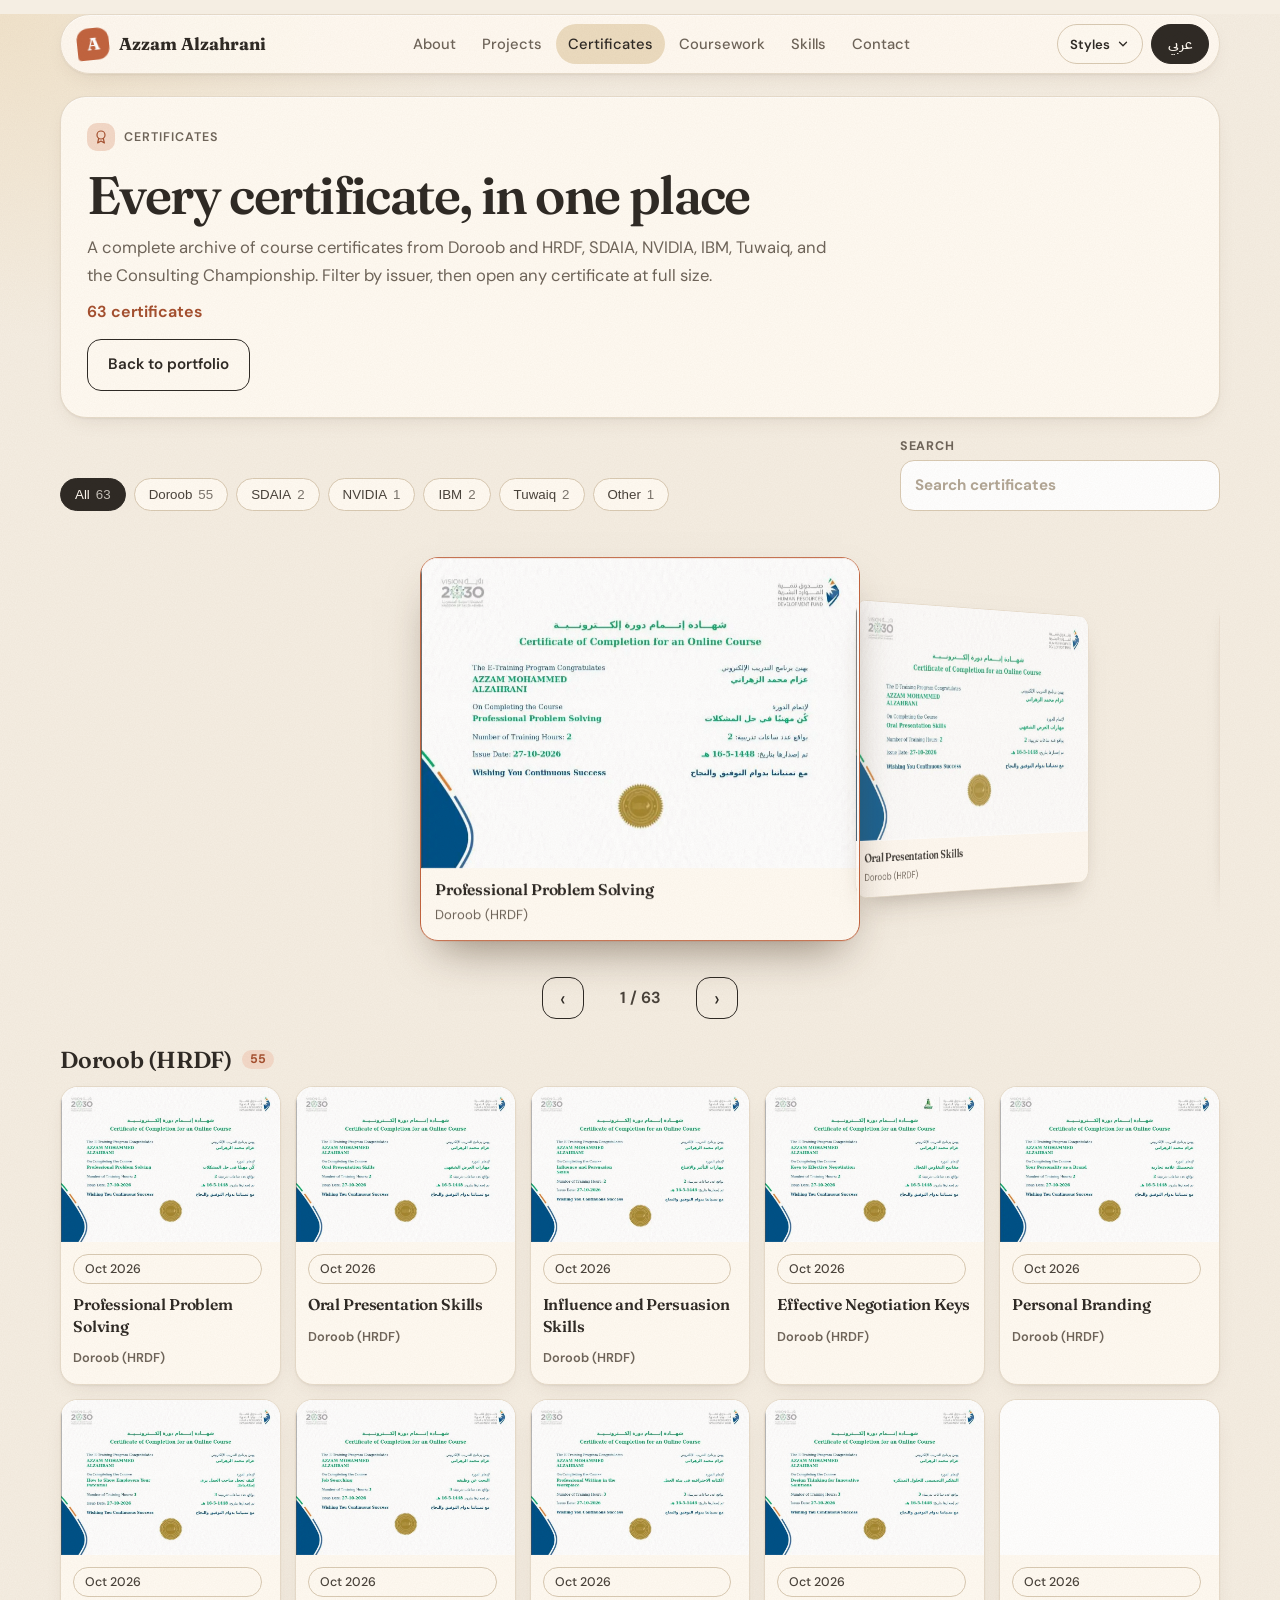
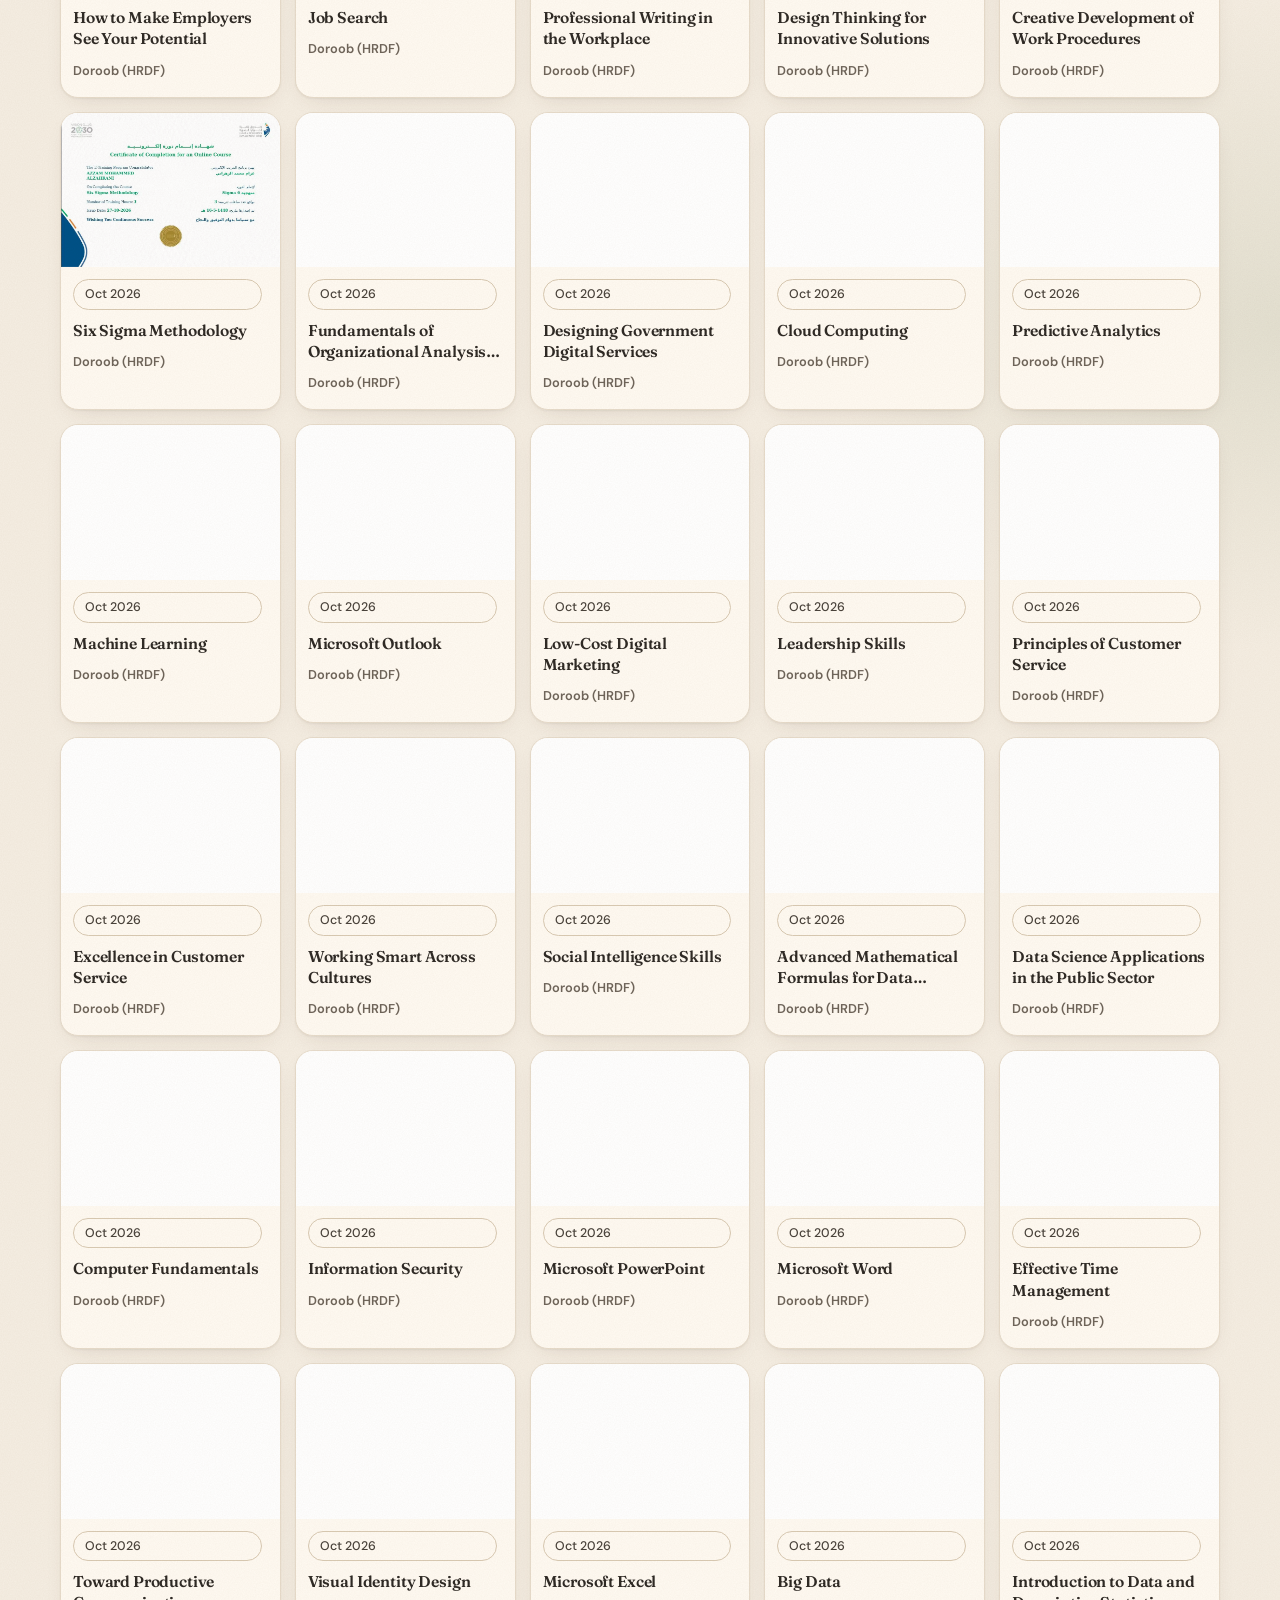
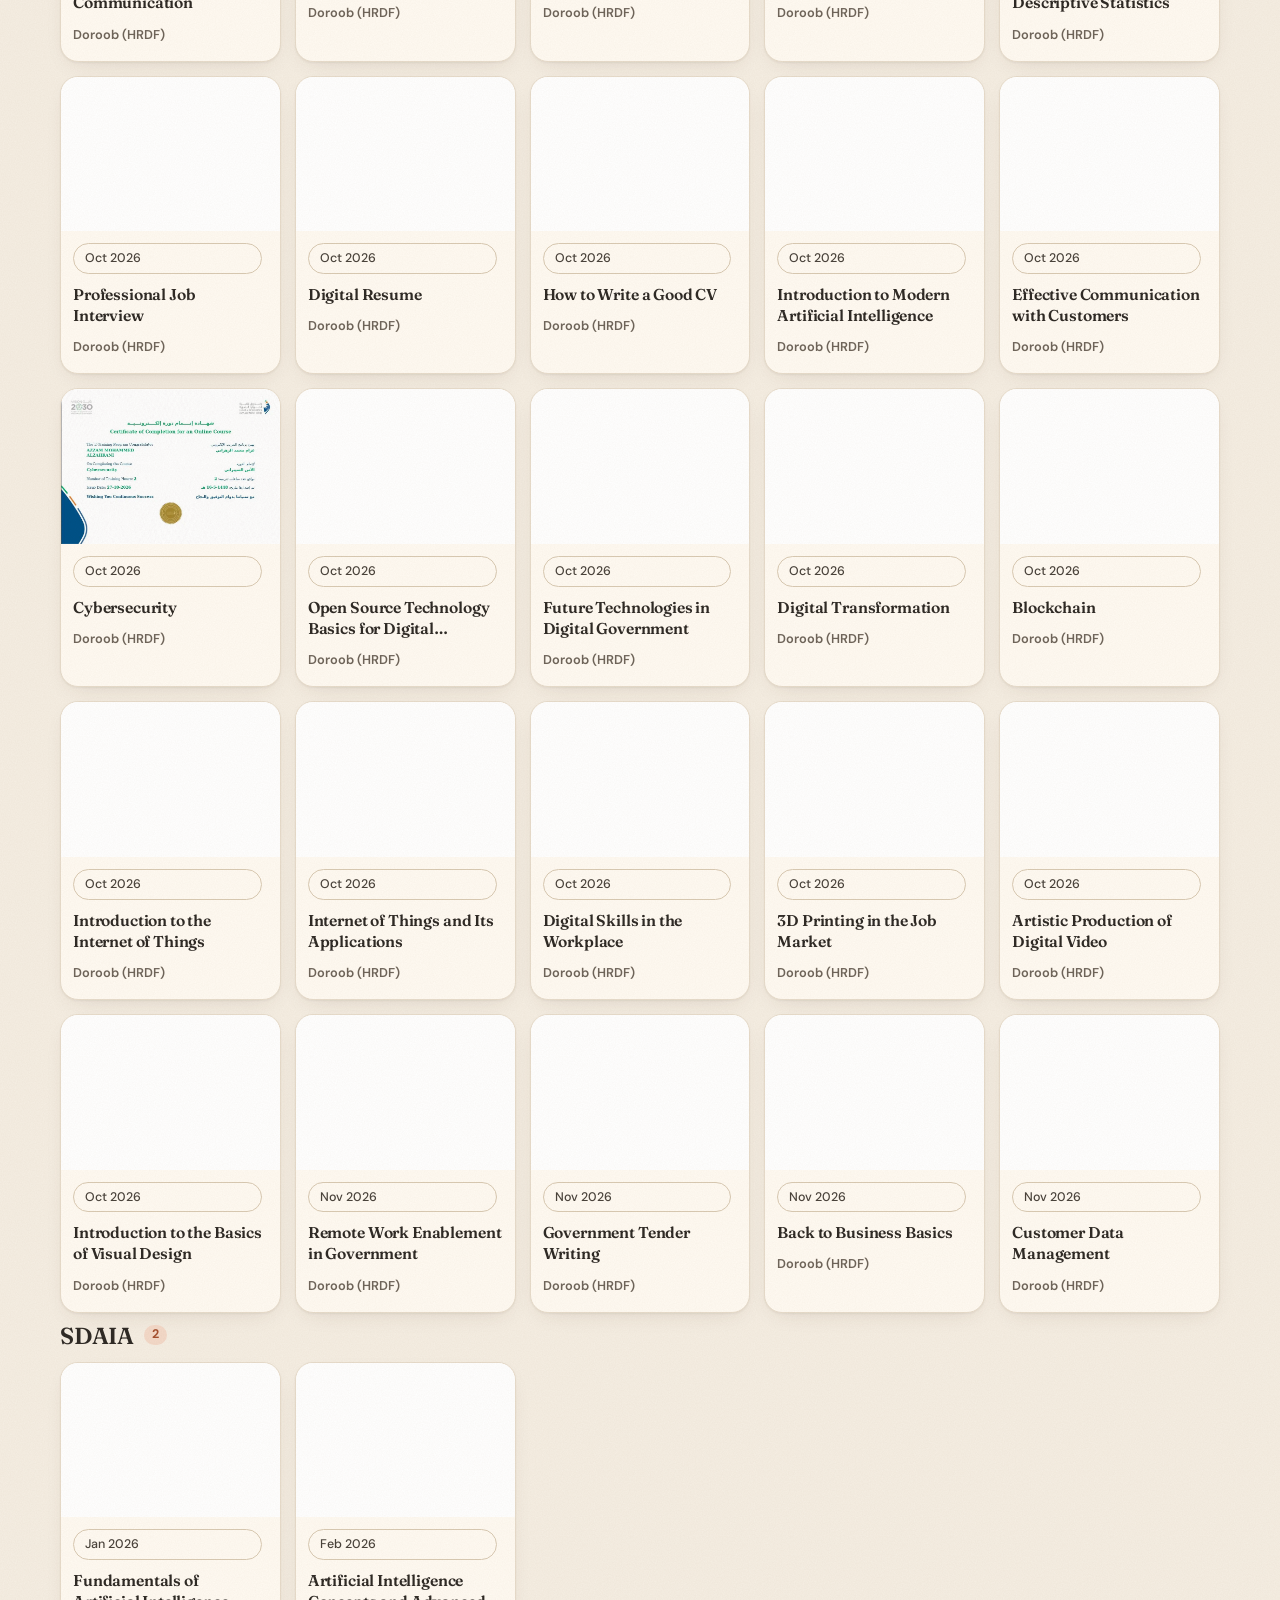
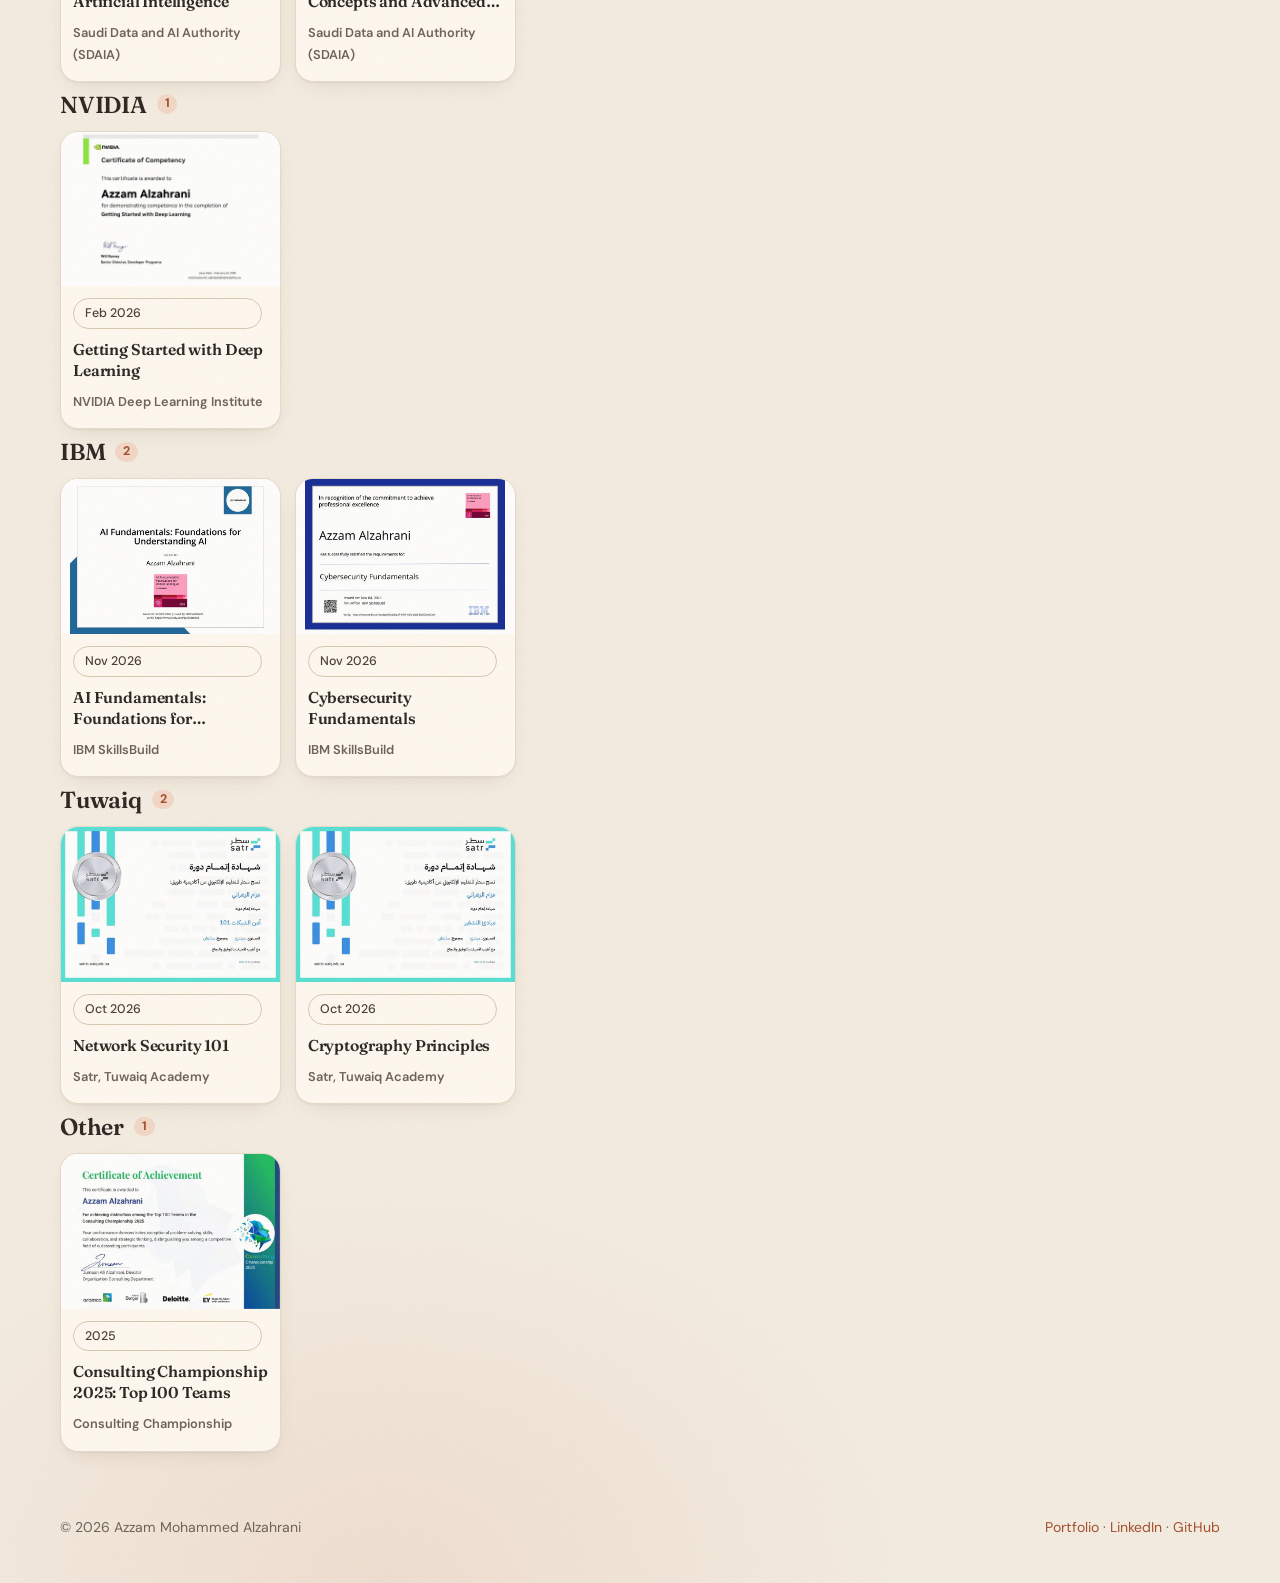
==== commit 5fe9031f: "Fix the Styles menu so it opens on phones. The list was trapped inside the sticky header, so iOS Saf" ====
--- a/certificates.html
+++ b/certificates.html
@@ -11,9 +11,9 @@
 <link rel="preconnect" href="https://fonts.googleapis.com">
 <link rel="preconnect" href="https://fonts.gstatic.com" crossorigin>
 <link rel="stylesheet" href="https://fonts.googleapis.com/css2?family=Fraunces:opsz,wght@9..144,500;9..144,600;9..144,700&family=DM+Sans:opsz,wght@9..40,400;9..40,500;9..40,600;9..40,700&family=IBM+Plex+Sans+Arabic:wght@400;500;600;700&family=Readex+Pro:wght@500;600;700&display=swap">
-<link rel="stylesheet" href="style.css">
-<link rel="stylesheet" href="certificates.css">
-<script>(function(){var s=document.documentElement.getAttribute("data-style");if(!s)return;var bg={terminal:"#04110a",aurora:"#1a1030",brutal:"#fff4c8",synth:"#140018",editorial:"#f3efe6",blueprint:"#0c3d86"};var st=document.createElement("style");st.id="theme-boot";st.textContent='html[data-style="'+s+'"] body{background:'+(bg[s]||"#111")+"}";document.head.appendChild(st);var l=document.createElement("link");l.rel="stylesheet";l.id="theme-css";l.href="themes/"+s+".css";document.head.appendChild(l);})();</script>
+<link rel="stylesheet" href="style.css?v=20261126">
+<link rel="stylesheet" href="certificates.css?v=20261126">
+<script>(function(){var s=document.documentElement.getAttribute("data-style");if(!s)return;var bg={terminal:"#04110a",aurora:"#1a1030",brutal:"#fff4c8",synth:"#140018",editorial:"#f3efe6",blueprint:"#0c3d86"};var st=document.createElement("style");st.id="theme-boot";st.textContent='html[data-style="'+s+'"] body{background:'+(bg[s]||"#111")+"}";document.head.appendChild(st);var l=document.createElement("link");l.rel="stylesheet";l.id="theme-css";l.href="themes/"+s+".css?v=20261126";document.head.appendChild(l);})();</script>
 </head>
 <body class="page-certs" data-title-en="Certificates | Azzam Alzahrani" data-title-ar="الشهادات | عزام الزهراني">
 <a class="skip" href="#main"><span class="l-en" lang="en">Skip to content</span><span class="l-ar" lang="ar">انتقل إلى المحتوى</span></a>
@@ -74,9 +74,9 @@
 <button class="ln" type="button" aria-label="Next certificate">&#8250;</button>
 <p></p>
 </div>
-<script src="certs/catalog.js"></script>
-<script src="main.js"></script>
-<script src="certs.js"></script>
+<script src="certs/catalog.js?v=20261126"></script>
+<script src="main.js?v=20261126"></script>
+<script src="certs.js?v=20261126"></script>
 <script data-goatcounter="https://xazzamx.goatcounter.com/count" async src="//gc.zgo.at/count.js"></script>
 </body>
 </html>
--- a/style.css
+++ b/style.css
@@ -291,15 +291,15 @@
 /* Style switcher and certificate archive link. Inactive until a visitor picks an experimental style. */
 .nav-actions{flex:none}
 .style-switch{flex:none}
-.style-btn{font:600 .82rem var(--sans);height:40px;padding:0 12px;border-radius:999px;border:1.5px solid var(--line2);background:var(--paper);color:var(--ink);cursor:pointer;display:inline-flex;align-items:center;gap:6px;white-space:nowrap}
+.style-btn{font:600 .82rem var(--sans);height:40px;padding:0 12px;border-radius:999px;border:1.5px solid var(--line2);background:var(--paper);color:var(--ink);cursor:pointer;display:inline-flex;align-items:center;gap:6px;white-space:nowrap;touch-action:manipulation;-webkit-tap-highlight-color:transparent}
 html[lang=ar] .style-btn,html[lang=ar] .style-menu{font-family:var(--ar)}
-.style-btn svg{width:14px;height:14px;display:block;transition:transform .2s}
+.style-btn svg{width:14px;height:14px;display:block;transition:transform .2s;pointer-events:none}
 .style-btn[aria-expanded="true"]{border-color:var(--ink);background:var(--sand)}
 .style-btn[aria-expanded="true"] svg{transform:rotate(180deg)}
 .style-btn.on::before{content:"";width:8px;height:8px;border-radius:50%;background:var(--clay);flex:none}
-.style-menu{position:absolute;z-index:80;top:calc(100% + 18px);inset-inline-end:0;width:min(280px,calc(100vw - 24px));margin:0;padding:8px;list-style:none;background:var(--paper);border:1px solid var(--line);border-radius:18px;box-shadow:var(--shadow-h);display:flex;flex-direction:column;gap:2px;max-height:min(70vh,440px);overflow:auto}
+.style-menu{position:fixed;z-index:450;top:0;left:0;width:min(280px,calc(100vw - 16px));margin:0;padding:8px;list-style:none;background:var(--paper);border:1px solid var(--line);border-radius:18px;box-shadow:var(--shadow-h);display:flex;flex-direction:column;gap:2px;max-height:min(70vh,440px);overflow:auto;-webkit-overflow-scrolling:touch}
 .style-menu[hidden]{display:none!important}
-.style-menu li{display:flex;align-items:center;justify-content:space-between;gap:10px;padding:10px 12px;border-radius:12px;cursor:pointer;font-weight:600;font-size:.92rem;color:var(--ink)}
+.style-menu li{display:flex;align-items:center;justify-content:space-between;gap:10px;padding:10px 12px;border-radius:12px;cursor:pointer;font-weight:600;font-size:.92rem;color:var(--ink);touch-action:manipulation}
 .style-menu li[aria-selected="true"]{background:var(--sand)}
 .style-menu li:hover,.style-menu li:focus-visible{background:var(--clay-l);outline:none}
 .sx{font-size:.68rem;font-weight:700;letter-spacing:.04em;text-transform:uppercase;color:var(--clay-d);background:var(--clay-l);border-radius:999px;padding:3px 7px;flex:none;white-space:nowrap}
@@ -313,7 +313,6 @@
  .brand{min-width:0;flex:1 1 auto}
  .mark{flex:none}
  .brand .l-en,.brand .l-ar{min-width:0;overflow:hidden;text-overflow:ellipsis;white-space:nowrap}
- .style-menu{position:fixed;top:78px;inset-inline-end:12px;inset-inline-start:auto}
 }
 @media (max-width:520px){
  .certs .label{flex-wrap:wrap;row-gap:8px}
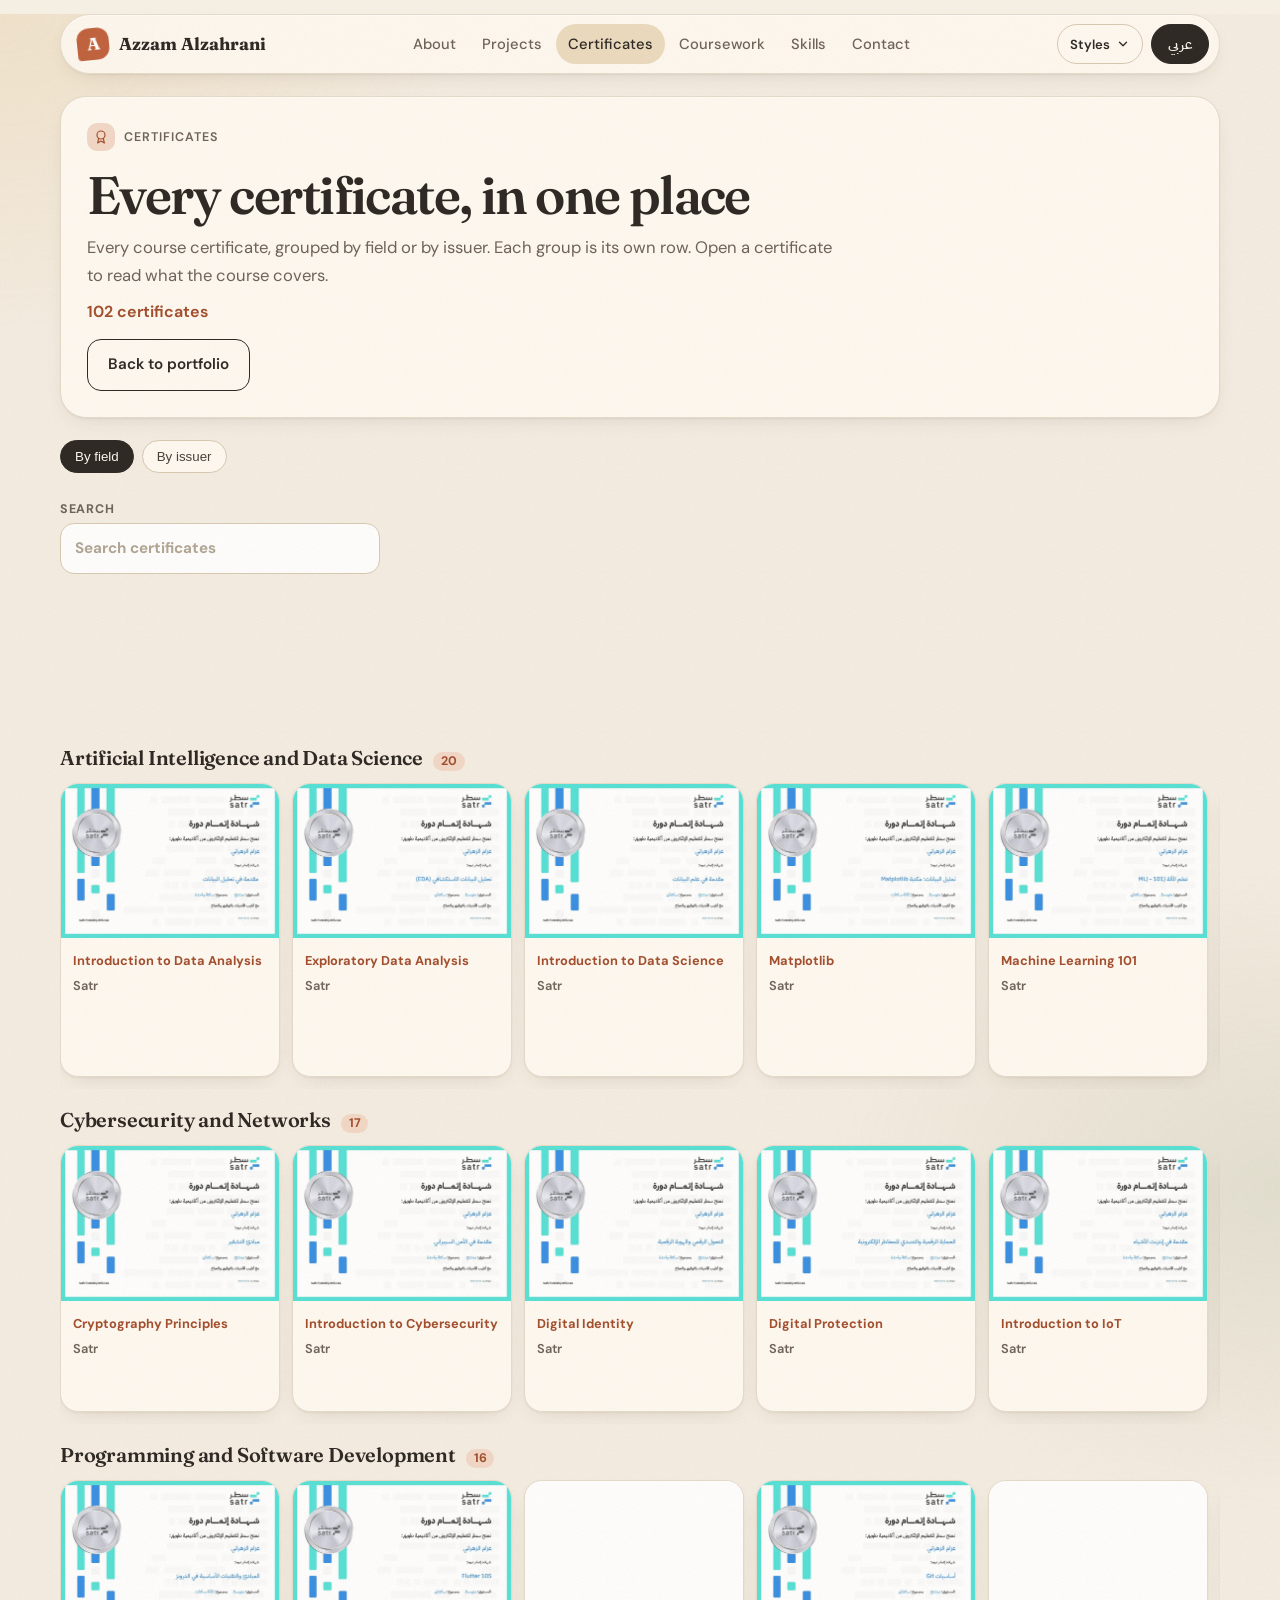
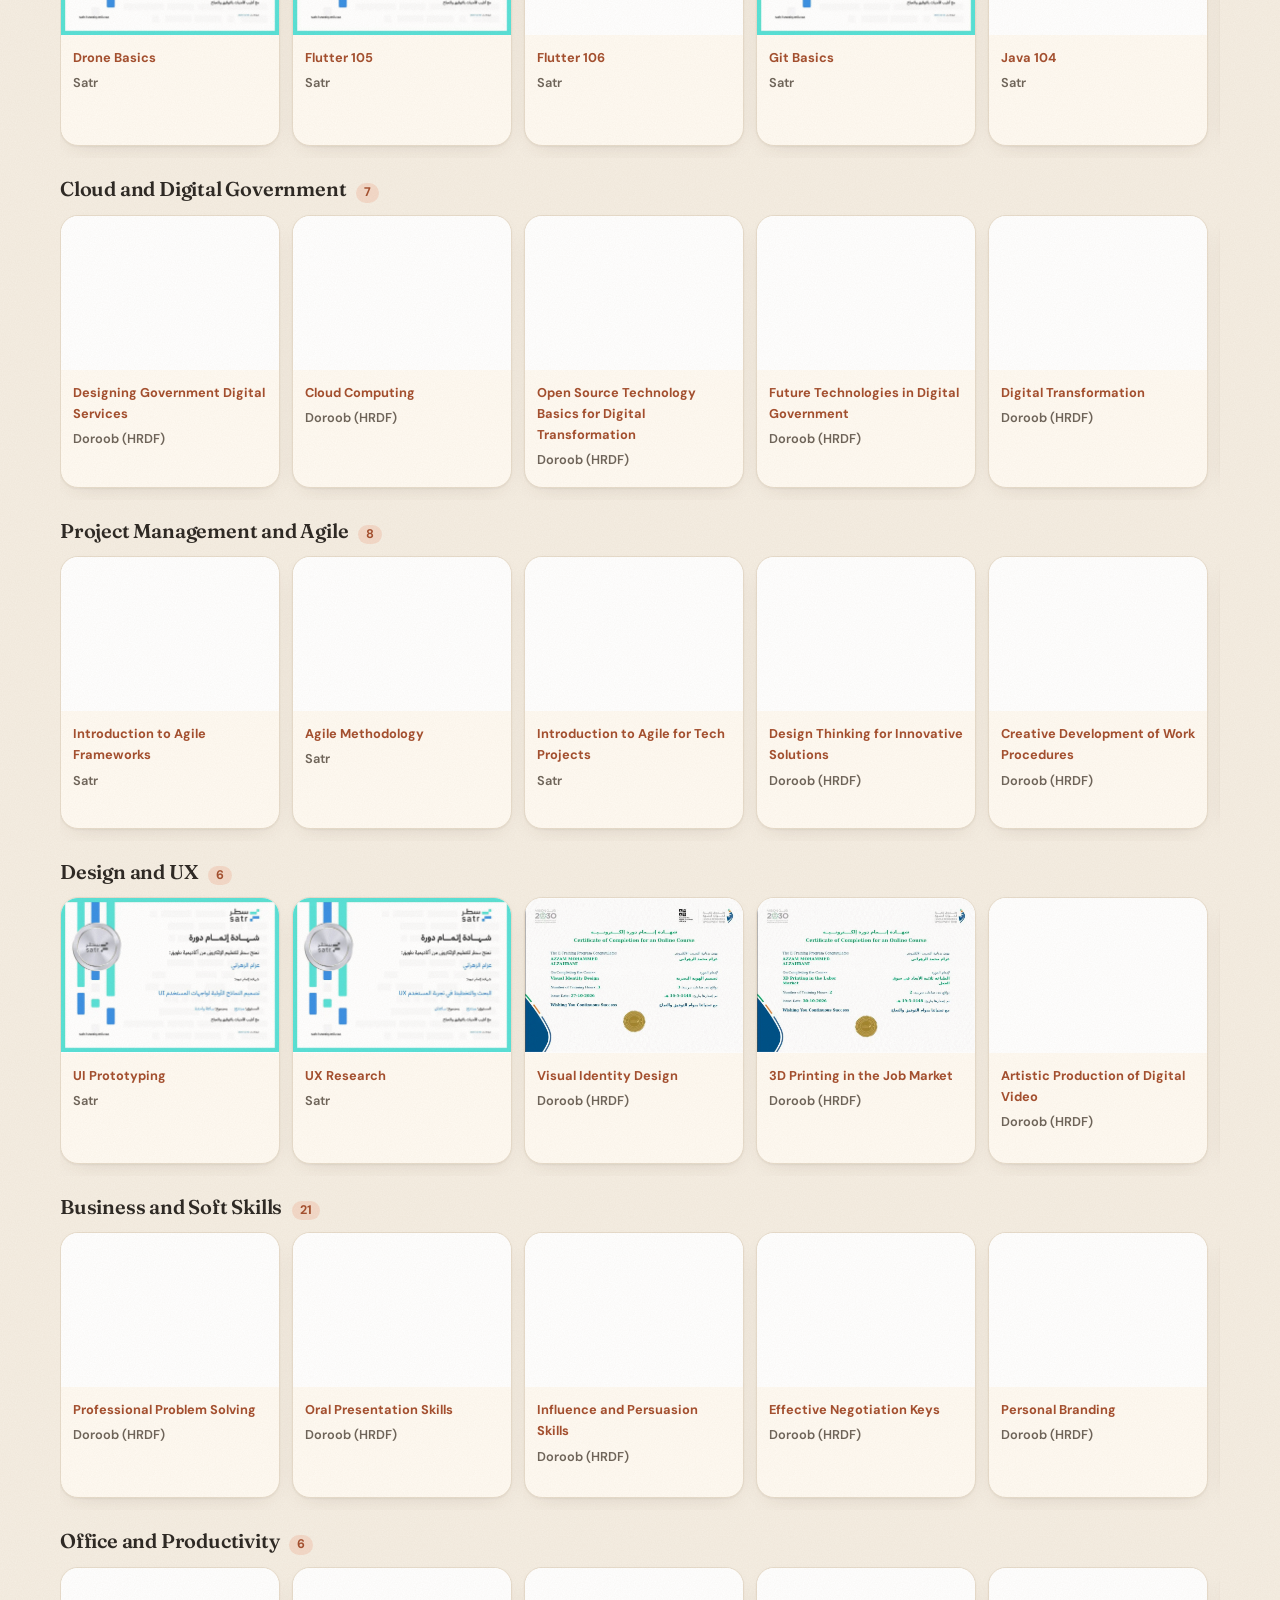
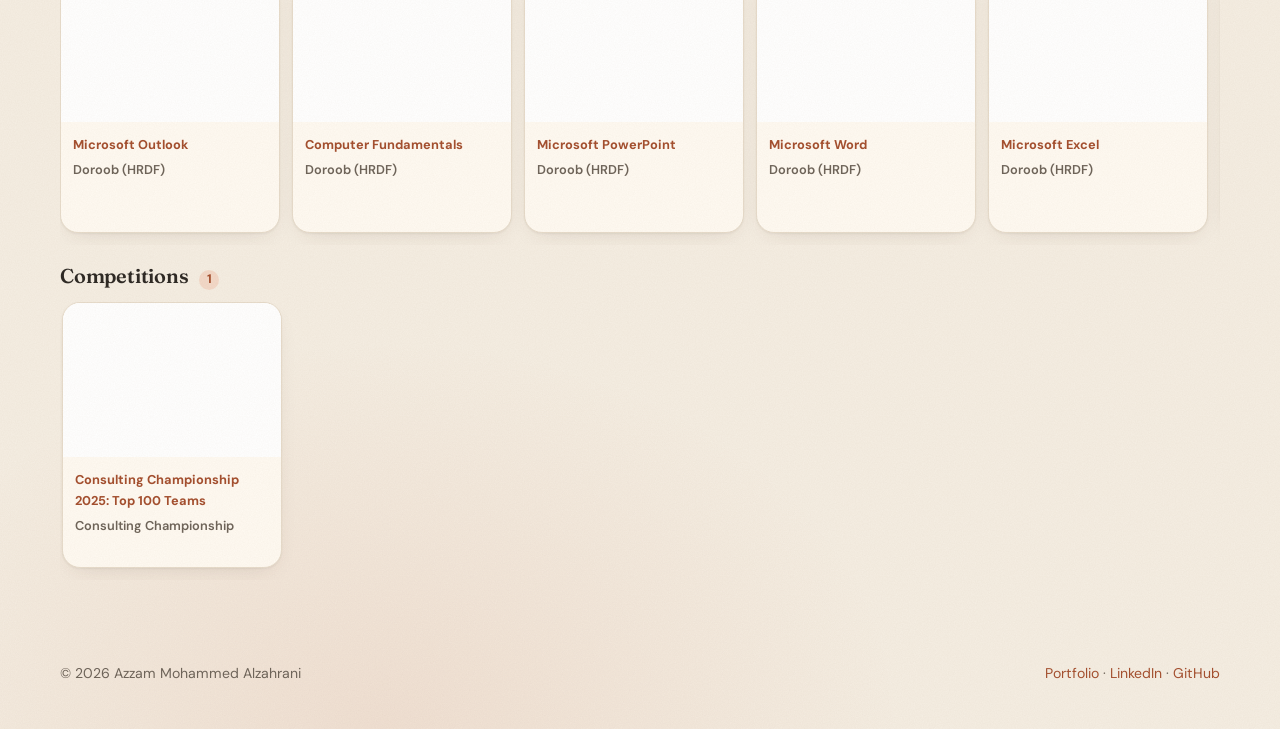
==== commit a94c46f9: "Give each experimental style its own layout and regroup certificates. Experimental themes now build " ====
--- a/certificates.html
+++ b/certificates.html
@@ -4,16 +4,16 @@
 <meta charset="utf-8">
 <meta name="viewport" content="width=device-width, initial-scale=1">
 <title>Certificates | Azzam Alzahrani</title>
-<script>(function(){try{var h=document.documentElement;var l=localStorage.getItem("lang");if(l==="ar"){h.lang="ar";h.dir="rtl";}var ok={terminal:1,aurora:1,brutal:1,synth:1,editorial:1,blueprint:1};var s=localStorage.getItem("style");var m=/[?&]style=(classic|terminal|aurora|brutal|synth|editorial|blueprint)(?:&|$)/.exec(location.search);if(m){s=m[1];try{localStorage.setItem("style",s);}catch(e){}}if(s&&ok[s])h.setAttribute("data-style",s);}catch(e){}})();</script>
+<script>(function(){try{var h=document.documentElement;var l=localStorage.getItem("lang");if(l==="ar"){h.lang="ar";h.dir="rtl";}var ok={terminal:1,aurora:1,brutal:1,synth:1,editorial:1,blueprint:1,bento:1};var s=localStorage.getItem("style");var m=/[?&]style=(classic|terminal|aurora|brutal|synth|editorial|blueprint|bento)(?:&|$)/.exec(location.search);if(m){s=m[1];try{localStorage.setItem("style",s);}catch(e){}}if(s&&ok[s])h.setAttribute("data-style",s);}catch(e){}})();</script>
 <meta name="description" content="Certificates earned by Azzam Mohammed Alzahrani, including Doroob, SDAIA, NVIDIA, IBM and Tuwaiq.">
 <meta name="theme-color" content="#f5eee3">
 <link rel="icon" href="favicon.svg" type="image/svg+xml">
 <link rel="preconnect" href="https://fonts.googleapis.com">
 <link rel="preconnect" href="https://fonts.gstatic.com" crossorigin>
 <link rel="stylesheet" href="https://fonts.googleapis.com/css2?family=Fraunces:opsz,wght@9..144,500;9..144,600;9..144,700&family=DM+Sans:opsz,wght@9..40,400;9..40,500;9..40,600;9..40,700&family=IBM+Plex+Sans+Arabic:wght@400;500;600;700&family=Readex+Pro:wght@500;600;700&display=swap">
-<link rel="stylesheet" href="style.css?v=20261126">
-<link rel="stylesheet" href="certificates.css?v=20261126">
-<script>(function(){var s=document.documentElement.getAttribute("data-style");if(!s)return;var bg={terminal:"#04110a",aurora:"#1a1030",brutal:"#fff4c8",synth:"#140018",editorial:"#f3efe6",blueprint:"#0c3d86"};var st=document.createElement("style");st.id="theme-boot";st.textContent='html[data-style="'+s+'"] body{background:'+(bg[s]||"#111")+"}";document.head.appendChild(st);var l=document.createElement("link");l.rel="stylesheet";l.id="theme-css";l.href="themes/"+s+".css?v=20261126";document.head.appendChild(l);})();</script>
+<link rel="stylesheet" href="style.css?v=20261127">
+<link rel="stylesheet" href="certificates.css?v=20261127">
+<script>(function(){var s=document.documentElement.getAttribute("data-style");if(!s)return;var bg={terminal:"#04110a",aurora:"#1a1030",brutal:"#fff4c8",synth:"#140018",editorial:"#f3efe6",blueprint:"#0c3d86",bento:"#12151c"};var st=document.createElement("style");st.id="theme-boot";st.textContent='html[data-style="'+s+'"] body{background:'+(bg[s]||"#111")+'}html[data-style] main,html[data-style] footer,html[data-style] #menu,html[data-style] .menu-btn{display:none!important}';document.head.appendChild(st);var l=document.createElement("link");l.rel="stylesheet";l.id="theme-css";l.href="themes/"+s+".css?v=20261127";document.head.appendChild(l);})();</script>
 </head>
 <body class="page-certs" data-title-en="Certificates | Azzam Alzahrani" data-title-ar="الشهادات | عزام الزهراني">
 <a class="skip" href="#main"><span class="l-en" lang="en">Skip to content</span><span class="l-ar" lang="ar">انتقل إلى المحتوى</span></a>
@@ -23,7 +23,7 @@
 <li><a href="index.html#about"><span class="l-en" lang="en">About</span><span class="l-ar" lang="ar">نبذة</span></a></li><li><a href="index.html#projects"><span class="l-en" lang="en">Projects</span><span class="l-ar" lang="ar">المشاريع</span></a></li><li><a href="certificates.html" aria-current="page"><span class="l-en" lang="en">Certificates</span><span class="l-ar" lang="ar">الشهادات</span></a></li><li><a href="index.html#coursework"><span class="l-en" lang="en">Coursework</span><span class="l-ar" lang="ar">المقررات</span></a></li><li><a href="index.html#skills"><span class="l-en" lang="en">Skills</span><span class="l-ar" lang="ar">المهارات</span></a></li><li><a href="index.html#contact"><span class="l-en" lang="en">Contact</span><span class="l-ar" lang="ar">تواصل</span></a></li>
 </ul></nav>
 <div class="nav-actions">
-<div class="style-switch" id="style-switch"><button class="style-btn" type="button" id="style-btn" aria-haspopup="listbox" aria-expanded="false" aria-controls="style-menu"><span class="l-en" lang="en">Styles</span><span class="l-ar" lang="ar">التصاميم</span><svg viewBox="0 0 24 24" aria-hidden="true"><path d="M6 9l6 6 6-6" fill="none" stroke="currentColor" stroke-width="2.2" stroke-linecap="round" stroke-linejoin="round"/></svg></button><ul class="style-menu" id="style-menu" role="listbox" hidden><li role="option" data-style-id="classic" aria-selected="true" tabindex="0"><span class="sn"><span class="l-en" lang="en">Classic</span><span class="l-ar" lang="ar">كلاسيكي</span></span></li><li role="option" data-style-id="terminal" aria-selected="false" tabindex="-1"><span class="sn"><span class="l-en" lang="en">Terminal</span><span class="l-ar" lang="ar">الطرفية</span></span><span class="sx"><span class="l-en" lang="en">Experimental</span><span class="l-ar" lang="ar">تجريبي</span></span></li><li role="option" data-style-id="aurora" aria-selected="false" tabindex="-1"><span class="sn"><span class="l-en" lang="en">Aurora Glass</span><span class="l-ar" lang="ar">زجاج الشفق</span></span><span class="sx"><span class="l-en" lang="en">Experimental</span><span class="l-ar" lang="ar">تجريبي</span></span></li><li role="option" data-style-id="brutal" aria-selected="false" tabindex="-1"><span class="sn"><span class="l-en" lang="en">Neo Brutal</span><span class="l-ar" lang="ar">الوحشي الجديد</span></span><span class="sx"><span class="l-en" lang="en">Experimental</span><span class="l-ar" lang="ar">تجريبي</span></span></li><li role="option" data-style-id="synth" aria-selected="false" tabindex="-1"><span class="sn"><span class="l-en" lang="en">Synthwave</span><span class="l-ar" lang="ar">سينثويف</span></span><span class="sx"><span class="l-en" lang="en">Experimental</span><span class="l-ar" lang="ar">تجريبي</span></span></li><li role="option" data-style-id="editorial" aria-selected="false" tabindex="-1"><span class="sn"><span class="l-en" lang="en">Editorial</span><span class="l-ar" lang="ar">تحريري</span></span><span class="sx"><span class="l-en" lang="en">Experimental</span><span class="l-ar" lang="ar">تجريبي</span></span></li><li role="option" data-style-id="blueprint" aria-selected="false" tabindex="-1"><span class="sn"><span class="l-en" lang="en">Blueprint</span><span class="l-ar" lang="ar">المخطط</span></span><span class="sx"><span class="l-en" lang="en">Experimental</span><span class="l-ar" lang="ar">تجريبي</span></span></li></ul></div>
+<div class="style-switch" id="style-switch"><button class="style-btn" type="button" id="style-btn" aria-haspopup="listbox" aria-expanded="false" aria-controls="style-menu"><span class="l-en" lang="en">Styles</span><span class="l-ar" lang="ar">التصاميم</span><svg viewBox="0 0 24 24" aria-hidden="true"><path d="M6 9l6 6 6-6" fill="none" stroke="currentColor" stroke-width="2.2" stroke-linecap="round" stroke-linejoin="round"/></svg></button><ul class="style-menu" id="style-menu" role="listbox" hidden><li role="option" data-style-id="classic" aria-selected="true" tabindex="0"><span class="sn"><span class="l-en" lang="en">Classic</span><span class="l-ar" lang="ar">كلاسيكي</span></span></li><li role="option" data-style-id="terminal" aria-selected="false" tabindex="-1"><span class="sn"><span class="l-en" lang="en">Terminal</span><span class="l-ar" lang="ar">الطرفية</span></span><span class="sx"><span class="l-en" lang="en">Experimental</span><span class="l-ar" lang="ar">تجريبي</span></span></li><li role="option" data-style-id="aurora" aria-selected="false" tabindex="-1"><span class="sn"><span class="l-en" lang="en">Aurora Glass</span><span class="l-ar" lang="ar">زجاج الشفق</span></span><span class="sx"><span class="l-en" lang="en">Experimental</span><span class="l-ar" lang="ar">تجريبي</span></span></li><li role="option" data-style-id="brutal" aria-selected="false" tabindex="-1"><span class="sn"><span class="l-en" lang="en">Neo Brutal</span><span class="l-ar" lang="ar">الوحشي الجديد</span></span><span class="sx"><span class="l-en" lang="en">Experimental</span><span class="l-ar" lang="ar">تجريبي</span></span></li><li role="option" data-style-id="synth" aria-selected="false" tabindex="-1"><span class="sn"><span class="l-en" lang="en">Synthwave</span><span class="l-ar" lang="ar">سينثويف</span></span><span class="sx"><span class="l-en" lang="en">Experimental</span><span class="l-ar" lang="ar">تجريبي</span></span></li><li role="option" data-style-id="editorial" aria-selected="false" tabindex="-1"><span class="sn"><span class="l-en" lang="en">Editorial</span><span class="l-ar" lang="ar">تحريري</span></span><span class="sx"><span class="l-en" lang="en">Experimental</span><span class="l-ar" lang="ar">تجريبي</span></span></li><li role="option" data-style-id="blueprint" aria-selected="false" tabindex="-1"><span class="sn"><span class="l-en" lang="en">Blueprint</span><span class="l-ar" lang="ar">المخطط</span></span><span class="sx"><span class="l-en" lang="en">Experimental</span><span class="l-ar" lang="ar">تجريبي</span></span></li><li role="option" data-style-id="bento" aria-selected="false" tabindex="-1"><span class="sn"><span class="l-en" lang="en">Dashboard</span><span class="l-ar" lang="ar">اللوحة</span></span><span class="sx"><span class="l-en" lang="en">Experimental</span><span class="l-ar" lang="ar">تجريبي</span></span></li></ul></div>
 <button class="lang-btn" type="button" id="lang-btn" aria-label="Switch language"><span class="l-en" lang="ar">عربي</span><span class="l-ar" lang="en">EN</span></button>
 <button class="menu-btn" aria-expanded="false" aria-controls="menu" aria-label="Menu"><span></span><span></span><span></span></button>
 </div>
@@ -33,36 +33,18 @@
 <header class="tile cert-intro static">
 <p class="label"><svg viewBox="0 0 24 24" fill="none" stroke="currentColor" stroke-width="1.8" stroke-linecap="round" stroke-linejoin="round" aria-hidden="true"><circle cx="12" cy="9" r="6"/><path d="m8.5 14-1.5 7 5-3 5 3-1.5-7"/></svg><span class="l-en" lang="en">Certificates</span><span class="l-ar" lang="ar">الشهادات</span></p>
 <h1><span class="l-en" lang="en">Every certificate, in one place</span><span class="l-ar" lang="ar">كل الشهادات في مكان واحد</span></h1>
-<p class="lead"><span class="l-en" lang="en">A complete archive of course certificates from Doroob and HRDF, SDAIA, NVIDIA, IBM, Tuwaiq, and the Consulting Championship. Filter by issuer, then open any certificate at full size.</span><span class="l-ar" lang="ar">أرشيف كامل لشهادات الدورات من دروب وهدف، وسدايا، وNVIDIA، وIBM، وطويق، وبطولة الاستشارات. صفِّ حسب الجهة، ثم افتح أي شهادة بحجمها الكامل.</span></p>
+<p class="lead"><span class="l-en" lang="en">Every course certificate, grouped by field or by issuer. Each group is its own row. Open a certificate to read what the course covers.</span><span class="l-ar" lang="ar">كل شهادات الدورات، مجمّعة حسب المجال أو حسب الجهة. كل مجموعة في صف مستقل. افتح شهادة لتقرأ ما تغطيه الدورة.</span></p>
 <p class="cert-count" id="cert-count" aria-live="polite"></p>
 <p style="margin:14px 0 0"><a class="btn" href="index.html"><span class="l-en" lang="en">Back to portfolio</span><span class="l-ar" lang="ar">العودة إلى الموقع</span></a></p>
 </header>
 
-<div class="cert-tools">
-<div class="cert-filters" id="cert-filters" role="toolbar" aria-label="Filter by issuer">
-<button type="button" data-group="all" aria-pressed="true"><span class="l-en" lang="en">All</span><span class="l-ar" lang="ar">الكل</span><span class="fcount" data-for="all"></span></button>
-<button type="button" data-group="doroob" aria-pressed="false"><span class="l-en" lang="en">Doroob</span><span class="l-ar" lang="ar">دروب</span><span class="fcount" data-for="doroob"></span></button>
-<button type="button" data-group="sdaia" aria-pressed="false"><span class="l-en" lang="en">SDAIA</span><span class="l-ar" lang="ar">سدايا</span><span class="fcount" data-for="sdaia"></span></button>
-<button type="button" data-group="nvidia" aria-pressed="false"><span class="l-en" lang="en">NVIDIA</span><span class="l-ar" lang="ar">NVIDIA</span><span class="fcount" data-for="nvidia"></span></button>
-<button type="button" data-group="ibm" aria-pressed="false"><span class="l-en" lang="en">IBM</span><span class="l-ar" lang="ar">IBM</span><span class="fcount" data-for="ibm"></span></button>
-<button type="button" data-group="tuwaiq" aria-pressed="false"><span class="l-en" lang="en">Tuwaiq</span><span class="l-ar" lang="ar">طويق</span><span class="fcount" data-for="tuwaiq"></span></button>
-<button type="button" data-group="other" aria-pressed="false"><span class="l-en" lang="en">Other</span><span class="l-ar" lang="ar">أخرى</span><span class="fcount" data-for="other"></span></button>
+<div class="group-toggle" role="group" aria-label="Group certificates">
+<button type="button" id="group-field" aria-pressed="true"><span class="l-en" lang="en">By field</span><span class="l-ar" lang="ar">حسب المجال</span></button>
+<button type="button" id="group-issuer" aria-pressed="false"><span class="l-en" lang="en">By issuer</span><span class="l-ar" lang="ar">حسب الجهة</span></button>
 </div>
 <label class="cert-search"><span class="l-en" lang="en">Search</span><span class="l-ar" lang="ar">بحث</span><input id="cert-search" type="search" placeholder="Search certificates" data-ph-ar="ابحث في الشهادات" autocomplete="off"></label>
-</div>
-
-<section class="cert-flow" id="cert-flow" aria-roledescription="carousel">
-<h2 class="visually-hidden"><span class="l-en" lang="en">Certificate spotlight</span><span class="l-ar" lang="ar">عرض الشهادات</span></h2>
-<div class="cf-stage" id="cf-stage" tabindex="0"></div>
-<div class="cf-bar">
-<button class="arrow prev" type="button" id="cf-prev" aria-label="Previous certificate"><span aria-hidden="true">&#8249;</span></button>
-<span class="cf-count" id="cf-count" dir="ltr"></span>
-<button class="arrow next" type="button" id="cf-next" aria-label="Next certificate"><span aria-hidden="true">&#8250;</span></button>
-</div>
-</section>
-
-<p id="cert-empty" class="cert-empty" hidden><span class="l-en" lang="en">No certificates match that filter.</span><span class="l-ar" lang="ar">لا توجد شهادات مطابقة.</span></p>
-<div id="cert-groups"></div>
+<p id="cert-empty" class="cert-empty" hidden><span class="l-en" lang="en">No certificates match that search.</span><span class="l-ar" lang="ar">لا توجد شهادات مطابقة للبحث.</span></p>
+<div id="cert-rows"></div>
 </div></div></main>
 
 <footer><div class="wrap"><span>&copy; <span class="year">2026</span> <span class="l-en" lang="en">Azzam Mohammed Alzahrani</span><span class="l-ar" lang="ar">عزام محمد الزهراني</span></span><span><a href="index.html"><span class="l-en" lang="en">Portfolio</span><span class="l-ar" lang="ar">الموقع</span></a> &middot; <a href="https://www.linkedin.com/in/azzam-alzahrani-52926b36b" target="_blank" rel="noopener noreferrer">LinkedIn</a> &middot; <a href="https://github.com/xAzzamx" target="_blank" rel="noopener noreferrer">GitHub</a></span></div></footer>
@@ -70,13 +52,16 @@
 <div class="lb cert-lb" id="cert-lb" role="dialog" aria-modal="true" aria-label="Certificate">
 <button class="x" type="button" aria-label="Close">&#10005;</button>
 <button class="lp" type="button" aria-label="Previous certificate">&#8249;</button>
+<div class="lb-layout">
 <img alt="">
+<aside class="cert-info" id="cert-info"></aside>
+</div>
 <button class="ln" type="button" aria-label="Next certificate">&#8250;</button>
-<p></p>
 </div>
-<script src="certs/catalog.js?v=20261126"></script>
-<script src="main.js?v=20261126"></script>
-<script src="certs.js?v=20261126"></script>
+<script src="themes/fields.js?v=20261127"></script>
+<script src="certs/catalog.js?v=20261127"></script>
+<script src="main.js?v=20261127"></script>
+<script src="certs.js?v=20261127"></script>
 <script data-goatcounter="https://xazzamx.goatcounter.com/count" async src="//gc.zgo.at/count.js"></script>
 </body>
 </html>
--- a/certificates.css
+++ b/certificates.css
@@ -36,6 +36,31 @@
 html[dir=rtl] .cert-card:hover{transform:translateY(-4px) rotate(.35deg)}
 .cert-empty{margin:8px 0 0;color:var(--mut);font-weight:600}
 .cert-lb p{display:flex;flex-wrap:wrap;gap:8px 14px;justify-content:center;align-items:center}
+.group-toggle{display:flex;flex-wrap:wrap;gap:8px;margin:4px 0 8px}
+.group-toggle button{font:600 .9rem inherit;border-radius:999px;border:1.5px solid var(--line2);background:var(--paper);color:var(--ink2);padding:8px 14px;cursor:pointer}
+.group-toggle button[aria-pressed="true"]{background:var(--ink);color:var(--paper);border-color:var(--ink)}
+.cert-row{margin:8px 0 18px}
+.cert-row h2{display:flex;align-items:baseline;gap:10px;font-size:1.25rem;margin:0 0 10px}
+.cert-row h2 .n{font-family:var(--sans);font-size:.78rem;font-weight:700;color:var(--clay-d);background:var(--clay-l);border-radius:999px;padding:2px 8px}
+.rail{display:flex;gap:12px;overflow-x:auto;scroll-snap-type:x mandatory;padding:2px 2px 12px;scrollbar-width:thin}
+.rail .cert-card{flex:0 0 220px;scroll-snap-align:start}
+.cert-lb{align-items:center}
+.lb-layout{display:flex;flex-direction:row;align-items:stretch;gap:16px;width:min(1100px,94vw);max-width:94vw;max-height:86vh;min-width:0}
+.cert-lb .lb-layout img{flex:1 1 0;min-width:0;width:0;max-width:100%;height:auto;max-height:86vh;object-fit:contain;background:#fff;margin:0}
+.cert-info{flex:0 0 300px;width:300px;max-width:34vw;overflow:auto;background:var(--paper);color:var(--ink);border-radius:16px;padding:18px 16px;text-align:start}
+.cert-info h3{font-size:1.15rem;margin:0 0 8px}
+.cert-info .desc{margin:0 0 12px;color:var(--ink2);font-size:.95rem}
+.cert-info dl{margin:0}
+.cert-info dl div{margin:0 0 8px}
+.cert-info dt{font-size:.72rem;font-weight:700;letter-spacing:.06em;text-transform:uppercase;color:var(--mut)}
+html[lang=ar] .cert-info dt{letter-spacing:0;text-transform:none;font-size:.82rem}
+.cert-info dd{margin:0;font-weight:600}
+.cert-info .file{display:inline-flex;margin-top:8px;font-weight:700;border-bottom:1px solid currentColor}
+@media (max-width:800px){
+ .lb-layout{flex-direction:column;max-height:none;width:min(560px,94vw);overflow:auto;max-height:88vh}
+ .cert-info{flex:none;width:100%;max-width:none;max-height:none}
+ .cert-lb .lb-layout img{width:100%;max-height:48vh}
+}
 .cert-lb p strong{font-family:var(--serif);font-weight:600}
 html[lang=ar] .cert-lb p strong{font-family:var(--ar-head)}
 .cert-lb p a{color:#fff;font-weight:700;border-bottom:1px solid rgba(255,255,255,.6)}
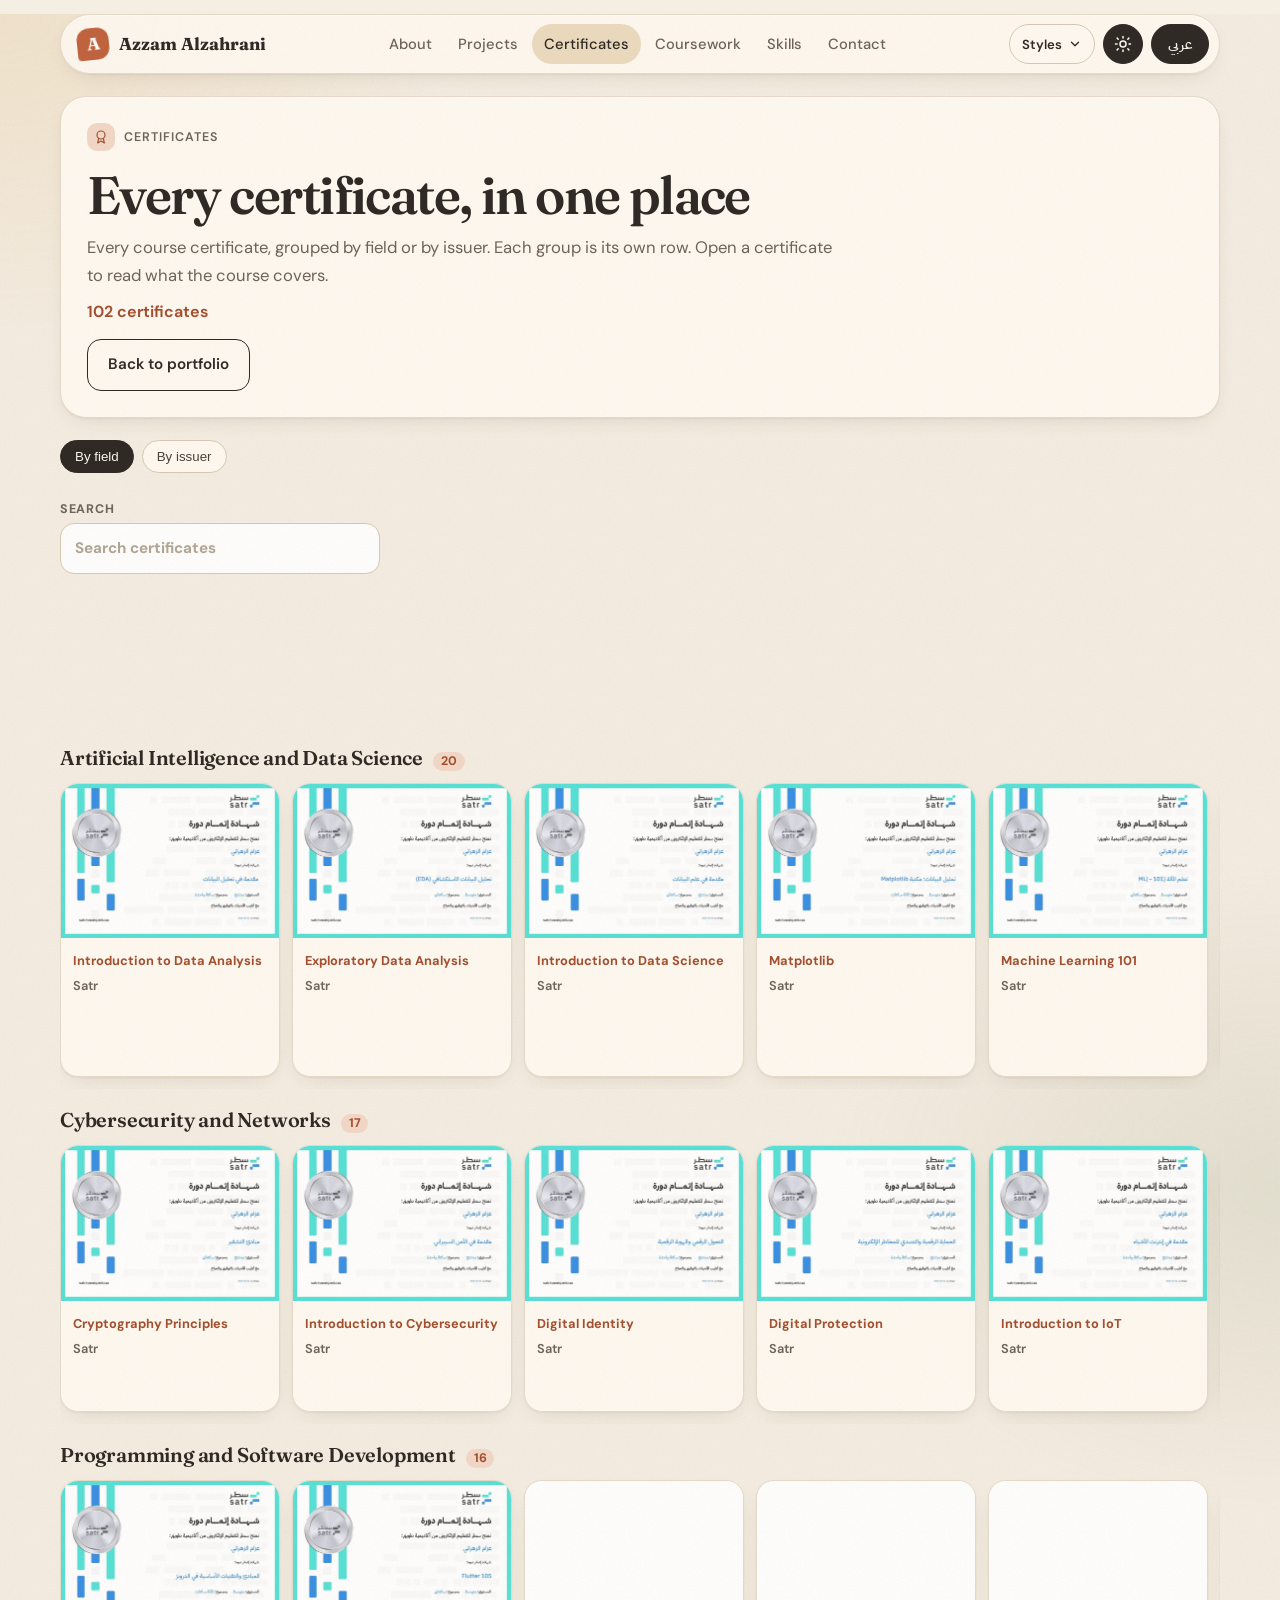
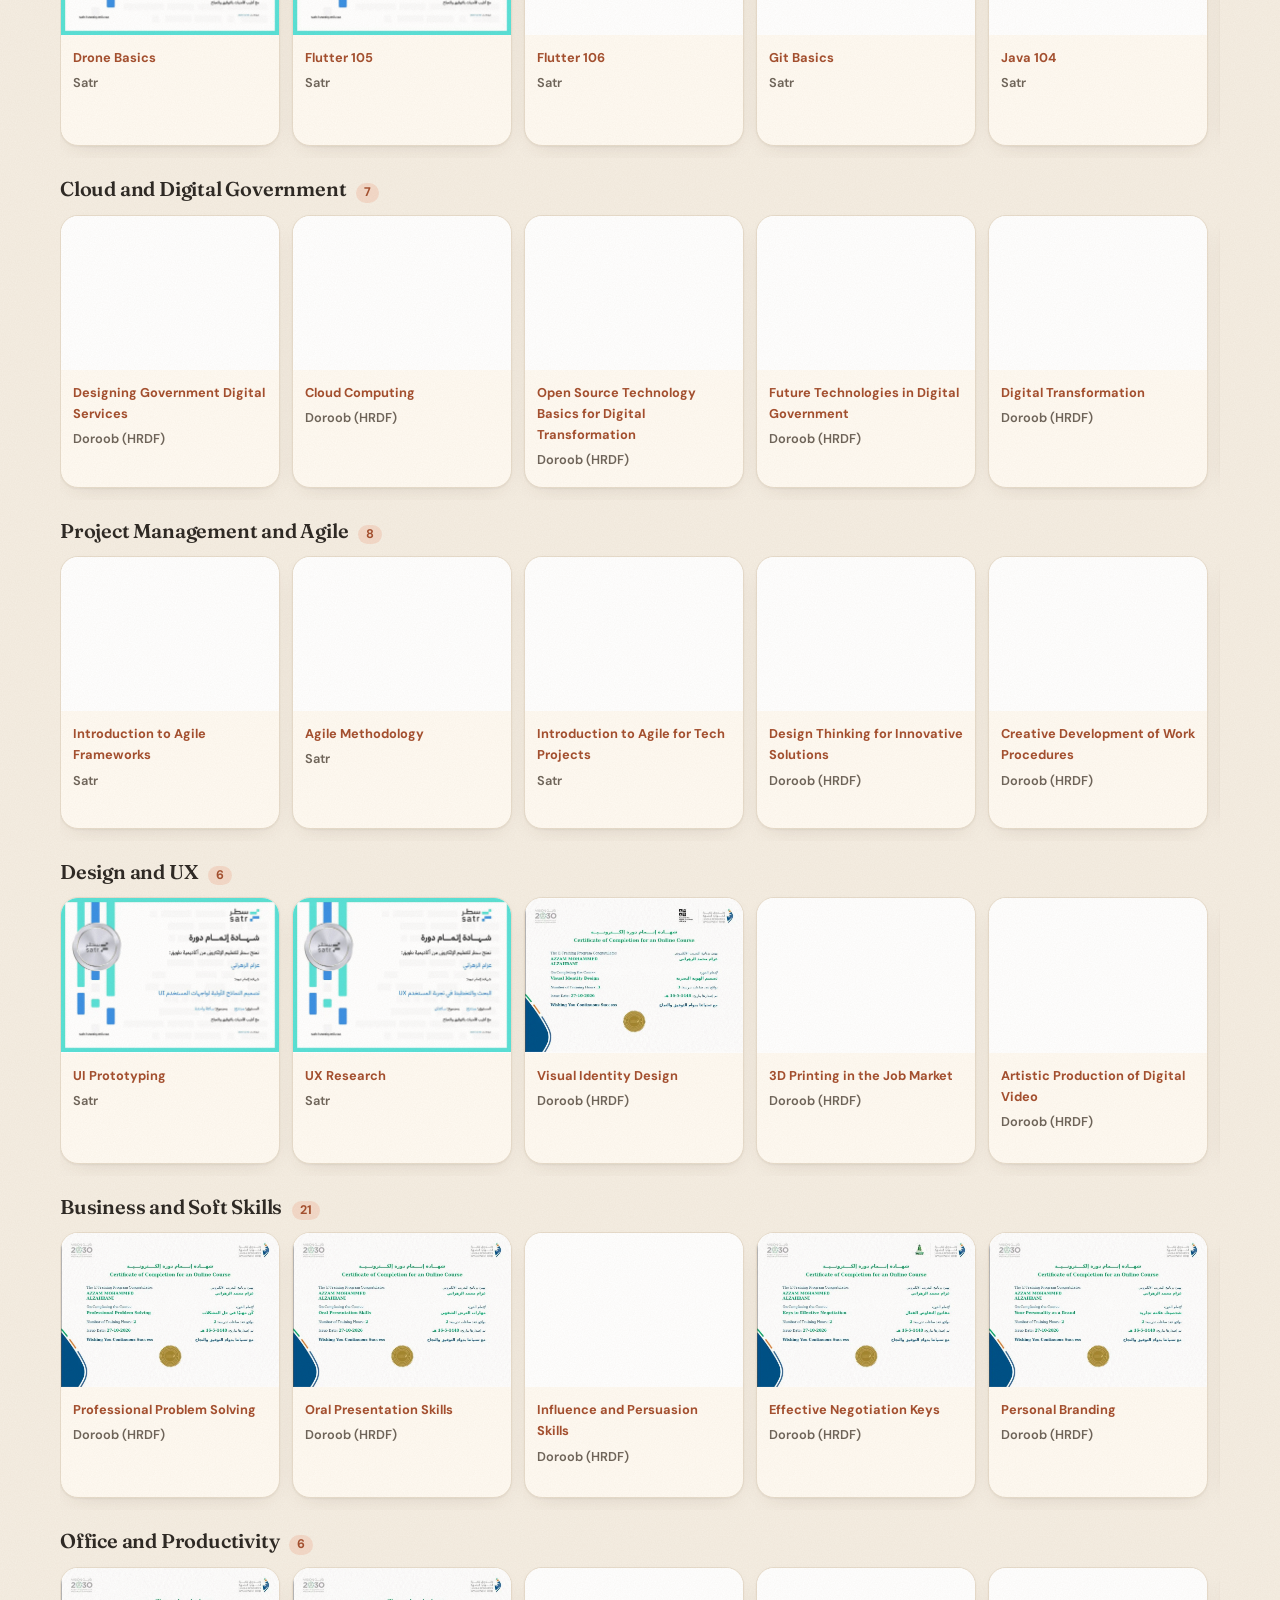
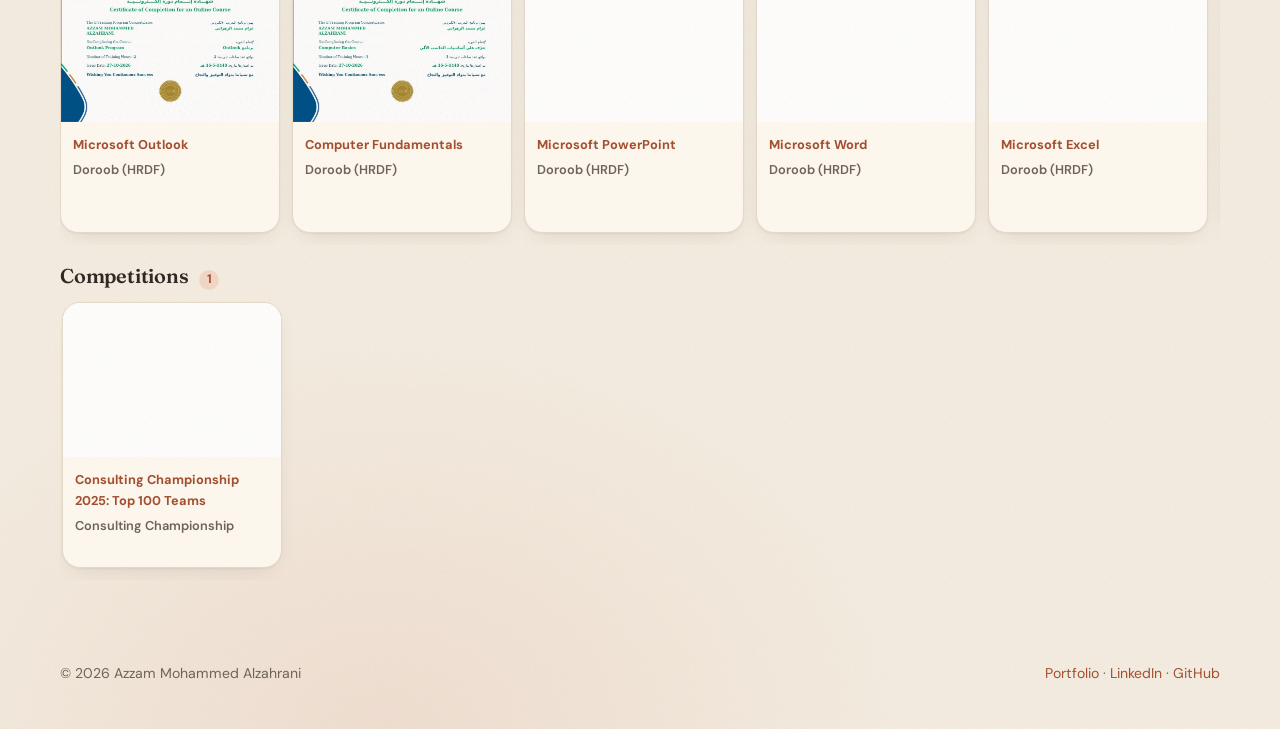
==== commit 3ebb32cd: "Add a light and dark mode and rebuild experimental palettes. Each experimental style now has semanti" ====
--- a/certificates.html
+++ b/certificates.html
@@ -4,16 +4,16 @@
 <meta charset="utf-8">
 <meta name="viewport" content="width=device-width, initial-scale=1">
 <title>Certificates | Azzam Alzahrani</title>
-<script>(function(){try{var h=document.documentElement;var l=localStorage.getItem("lang");if(l==="ar"){h.lang="ar";h.dir="rtl";}var ok={terminal:1,aurora:1,brutal:1,synth:1,editorial:1,blueprint:1,bento:1};var s=localStorage.getItem("style");var m=/[?&]style=(classic|terminal|aurora|brutal|synth|editorial|blueprint|bento)(?:&|$)/.exec(location.search);if(m){s=m[1];try{localStorage.setItem("style",s);}catch(e){}}if(s&&ok[s])h.setAttribute("data-style",s);}catch(e){}})();</script>
+<script>(function(){try{var h=document.documentElement;var l=localStorage.getItem("lang");if(l==="ar"){h.lang="ar";h.dir="rtl";}var mode=localStorage.getItem("color");if(mode!=="light"&&mode!=="dark"){mode=(window.matchMedia&&matchMedia("(prefers-color-scheme: dark)").matches)?"dark":"light";}h.setAttribute("data-mode",mode);var ok={terminal:1,aurora:1,brutal:1,synth:1,editorial:1,blueprint:1,bento:1};var s=localStorage.getItem("style");var m=/[?&]style=(classic|terminal|aurora|brutal|synth|editorial|blueprint|bento)(?:&|$)/.exec(location.search);if(m){s=m[1];try{localStorage.setItem("style",s);}catch(e){}}if(s&&ok[s])h.setAttribute("data-style",s);}catch(e){}})();</script>
 <meta name="description" content="Certificates earned by Azzam Mohammed Alzahrani, including Doroob, SDAIA, NVIDIA, IBM and Tuwaiq.">
 <meta name="theme-color" content="#f5eee3">
 <link rel="icon" href="favicon.svg" type="image/svg+xml">
 <link rel="preconnect" href="https://fonts.googleapis.com">
 <link rel="preconnect" href="https://fonts.gstatic.com" crossorigin>
 <link rel="stylesheet" href="https://fonts.googleapis.com/css2?family=Fraunces:opsz,wght@9..144,500;9..144,600;9..144,700&family=DM+Sans:opsz,wght@9..40,400;9..40,500;9..40,600;9..40,700&family=IBM+Plex+Sans+Arabic:wght@400;500;600;700&family=Readex+Pro:wght@500;600;700&display=swap">
-<link rel="stylesheet" href="style.css?v=20261127">
-<link rel="stylesheet" href="certificates.css?v=20261127">
-<script>(function(){var s=document.documentElement.getAttribute("data-style");if(!s)return;var bg={terminal:"#04110a",aurora:"#1a1030",brutal:"#fff4c8",synth:"#140018",editorial:"#f3efe6",blueprint:"#0c3d86",bento:"#12151c"};var st=document.createElement("style");st.id="theme-boot";st.textContent='html[data-style="'+s+'"] body{background:'+(bg[s]||"#111")+'}html[data-style] main,html[data-style] footer,html[data-style] #menu,html[data-style] .menu-btn{display:none!important}';document.head.appendChild(st);var l=document.createElement("link");l.rel="stylesheet";l.id="theme-css";l.href="themes/"+s+".css?v=20261127";document.head.appendChild(l);})();</script>
+<link rel="stylesheet" href="style.css?v=20261128">
+<link rel="stylesheet" href="certificates.css?v=20261128">
+<script>(function(){var s=document.documentElement.getAttribute("data-style");if(!s)return;var bg={terminal:{light:"#f0f8f1",dark:"#061308"},aurora:{light:"#e5eaff",dark:"#100e24"},brutal:{light:"#f9f5e6",dark:"#13120c"},synth:{light:"#fbf2fb",dark:"#17091a"},editorial:{light:"#f8f1e5",dark:"#18100a"},blueprint:{light:"#ebf3fc",dark:"#0e2440"},bento:{light:"#f1f6fa",dark:"#0d1218"}};var mode=document.documentElement.getAttribute("data-mode")==="dark"?"dark":"light";var c=(bg[s]&&bg[s][mode])||"#111";var st=document.createElement("style");st.id="theme-boot";st.textContent='html[data-style="'+s+'"] body{background:'+c+'}html[data-style] main,html[data-style] footer,html[data-style] #menu,html[data-style] .menu-btn{display:none!important}';document.head.appendChild(st);var l=document.createElement("link");l.rel="stylesheet";l.id="theme-css";l.href="themes/"+s+".css?v=20261128";document.head.appendChild(l);})();</script>
 </head>
 <body class="page-certs" data-title-en="Certificates | Azzam Alzahrani" data-title-ar="الشهادات | عزام الزهراني">
 <a class="skip" href="#main"><span class="l-en" lang="en">Skip to content</span><span class="l-ar" lang="ar">انتقل إلى المحتوى</span></a>
@@ -24,6 +24,7 @@
 </ul></nav>
 <div class="nav-actions">
 <div class="style-switch" id="style-switch"><button class="style-btn" type="button" id="style-btn" aria-haspopup="listbox" aria-expanded="false" aria-controls="style-menu"><span class="l-en" lang="en">Styles</span><span class="l-ar" lang="ar">التصاميم</span><svg viewBox="0 0 24 24" aria-hidden="true"><path d="M6 9l6 6 6-6" fill="none" stroke="currentColor" stroke-width="2.2" stroke-linecap="round" stroke-linejoin="round"/></svg></button><ul class="style-menu" id="style-menu" role="listbox" hidden><li role="option" data-style-id="classic" aria-selected="true" tabindex="0"><span class="sn"><span class="l-en" lang="en">Classic</span><span class="l-ar" lang="ar">كلاسيكي</span></span></li><li role="option" data-style-id="terminal" aria-selected="false" tabindex="-1"><span class="sn"><span class="l-en" lang="en">Terminal</span><span class="l-ar" lang="ar">الطرفية</span></span><span class="sx"><span class="l-en" lang="en">Experimental</span><span class="l-ar" lang="ar">تجريبي</span></span></li><li role="option" data-style-id="aurora" aria-selected="false" tabindex="-1"><span class="sn"><span class="l-en" lang="en">Aurora Glass</span><span class="l-ar" lang="ar">زجاج الشفق</span></span><span class="sx"><span class="l-en" lang="en">Experimental</span><span class="l-ar" lang="ar">تجريبي</span></span></li><li role="option" data-style-id="brutal" aria-selected="false" tabindex="-1"><span class="sn"><span class="l-en" lang="en">Neo Brutal</span><span class="l-ar" lang="ar">الوحشي الجديد</span></span><span class="sx"><span class="l-en" lang="en">Experimental</span><span class="l-ar" lang="ar">تجريبي</span></span></li><li role="option" data-style-id="synth" aria-selected="false" tabindex="-1"><span class="sn"><span class="l-en" lang="en">Synthwave</span><span class="l-ar" lang="ar">سينثويف</span></span><span class="sx"><span class="l-en" lang="en">Experimental</span><span class="l-ar" lang="ar">تجريبي</span></span></li><li role="option" data-style-id="editorial" aria-selected="false" tabindex="-1"><span class="sn"><span class="l-en" lang="en">Editorial</span><span class="l-ar" lang="ar">تحريري</span></span><span class="sx"><span class="l-en" lang="en">Experimental</span><span class="l-ar" lang="ar">تجريبي</span></span></li><li role="option" data-style-id="blueprint" aria-selected="false" tabindex="-1"><span class="sn"><span class="l-en" lang="en">Blueprint</span><span class="l-ar" lang="ar">المخطط</span></span><span class="sx"><span class="l-en" lang="en">Experimental</span><span class="l-ar" lang="ar">تجريبي</span></span></li><li role="option" data-style-id="bento" aria-selected="false" tabindex="-1"><span class="sn"><span class="l-en" lang="en">Dashboard</span><span class="l-ar" lang="ar">اللوحة</span></span><span class="sx"><span class="l-en" lang="en">Experimental</span><span class="l-ar" lang="ar">تجريبي</span></span></li></ul></div>
+<button class="mode-btn" type="button" id="mode-btn" aria-label="Switch to dark mode"><svg class="ico-sun" viewBox="0 0 24 24" aria-hidden="true"><circle cx="12" cy="12" r="4" fill="none" stroke="currentColor" stroke-width="2"/><path d="M12 2v2M12 20v2M4.2 4.2l1.4 1.4M18.4 18.4l1.4 1.4M19.8 4.2l-1.4 1.4M5.6 18.4l-1.4 1.4M2 12h2M20 12h2" fill="none" stroke="currentColor" stroke-width="2" stroke-linecap="round"/></svg><svg class="ico-moon" viewBox="0 0 24 24" aria-hidden="true"><path d="M21 14.5A8.5 8.5 0 1 1 9.5 3a7 7 0 0 0 11.5 11.5z" fill="none" stroke="currentColor" stroke-width="2" stroke-linejoin="round"/></svg></button>
 <button class="lang-btn" type="button" id="lang-btn" aria-label="Switch language"><span class="l-en" lang="ar">عربي</span><span class="l-ar" lang="en">EN</span></button>
 <button class="menu-btn" aria-expanded="false" aria-controls="menu" aria-label="Menu"><span></span><span></span><span></span></button>
 </div>
@@ -58,10 +59,10 @@
 </div>
 <button class="ln" type="button" aria-label="Next certificate">&#8250;</button>
 </div>
-<script src="themes/fields.js?v=20261127"></script>
-<script src="certs/catalog.js?v=20261127"></script>
-<script src="main.js?v=20261127"></script>
-<script src="certs.js?v=20261127"></script>
+<script src="themes/fields.js?v=20261128"></script>
+<script src="certs/catalog.js?v=20261128"></script>
+<script src="main.js?v=20261128"></script>
+<script src="certs.js?v=20261128"></script>
 <script data-goatcounter="https://xazzamx.goatcounter.com/count" async src="//gc.zgo.at/count.js"></script>
 </body>
 </html>
--- a/style.css
+++ b/style.css
@@ -45,6 +45,11 @@
 .lang-btn{font:600 .9rem var(--sans);height:40px;min-width:58px;padding:0 14px;border-radius:999px;border:1.5px solid var(--ink);background:var(--ink);color:var(--paper);cursor:pointer;transition:transform .2s,background .2s}
 .lang-btn .l-en{font-family:var(--ar)}
 .lang-btn:hover{transform:translateY(-1px);background:var(--clay);border-color:var(--clay)}
+.mode-btn{width:40px;height:40px;padding:0;border-radius:999px;border:1.5px solid var(--ink);background:var(--ink);color:var(--paper);cursor:pointer;display:inline-flex;align-items:center;justify-content:center;flex:none;transition:transform .2s,background .2s}
+.mode-btn:hover{transform:translateY(-1px);background:var(--clay);border-color:var(--clay)}
+.mode-btn svg{width:18px;height:18px;display:block}
+html[data-mode="dark"] .mode-btn .ico-sun{display:none}
+html:not([data-mode="dark"]) .mode-btn .ico-moon{display:none}
 .menu-btn{display:none;width:40px;height:40px;border-radius:999px;border:1px solid var(--line2);background:var(--paper);cursor:pointer;flex-direction:column;align-items:center;justify-content:center;gap:4px}
 .menu-btn span{display:block;width:16px;height:2px;background:var(--ink);border-radius:2px}
 @media (max-width:960px){.menu-btn{display:flex}.nav ul{display:none;position:absolute;top:70px;inset-inline:20px;flex-direction:column;background:var(--paper);border:1px solid var(--line);border-radius:22px;padding:10px;box-shadow:var(--shadow-h)}.nav ul.open{display:flex}.nav ul a{padding:12px 14px;font-size:1rem}}
@@ -309,6 +314,55 @@
 html[lang=ar] .all-certs{font-size:.86rem}
 html[data-style] .theme-fx{position:fixed;inset:0;width:100%;height:100%;pointer-events:none;z-index:0}
 html[data-style] main,html[data-style] footer{position:relative;z-index:1}
+html[data-style] body::before,html[data-style] body::after{content:none}
+html[data-style]{color-scheme:light;--ink:var(--text);--ink2:var(--text);--mut:var(--text-muted);--dim:var(--text-muted);--paper:var(--surface);--paper2:var(--surface-2);--line:var(--border);--line2:var(--border);--clay:var(--primary);--clay-d:var(--accent);--clay-l:var(--surface-2);--sand:var(--surface-2)}
+html[data-style][data-mode="dark"]{color-scheme:dark}
+html[data-style] .nav .bar{background:var(--surface);border-color:var(--border);color:var(--text)}
+html[data-style] .brand,html[data-style] .brand:hover{color:var(--text)}
+html[data-style] .exp a{color:var(--accent)}
+html[data-style] .mark{background:var(--primary);color:var(--primary-contrast)}
+html[data-style] .lang-btn,html[data-style] .mode-btn{background:var(--text);color:var(--bg);border-color:var(--text)}
+html[data-style] .lang-btn:hover,html[data-style] .mode-btn:hover{background:var(--primary);color:var(--primary-contrast);border-color:var(--primary)}
+html[data-style] .style-btn{background:var(--surface);color:var(--text);border-color:var(--border)}
+html[data-style] .style-btn[aria-expanded="true"]{background:var(--surface-2);border-color:var(--text)}
+html[data-style] .style-btn.on::before{background:var(--accent)}
+html[data-style] .style-menu{background:var(--surface);border-color:var(--border);box-shadow:0 16px 40px rgba(0,0,0,.28)}
+html[data-style] .style-menu li{color:var(--text)}
+html[data-style] .style-menu li[aria-selected="true"],html[data-style] .style-menu li:hover,html[data-style] .style-menu li:focus-visible{background:var(--surface-2);color:var(--text)}
+html[data-style] .sx{color:var(--primary-contrast);background:var(--primary)}
+html[data-style] :focus-visible{outline-color:var(--accent)}
+html[data-mode="dark"]:not([data-style]){color-scheme:dark;
+  --bg:#1c1814;--paper:#262019;--paper2:#2e271f;--line:#8d7b68;--line2:#a08c76;
+  --ink:#f6f0e6;--ink2:#e7dccf;--mut:#d4c4b0;--dim:#cbbba6;
+  --clay:#a5502f;--clay-d:#f0b59a;--clay-l:#3d2b24;
+  --sage:#8a9a74;--sage-d:#d5e0c4;--sage-l:#2a3324;--olive:#545f3e;
+  --sand:#3a3228;--mustard:#e2b45a;--mustard-l:#3a3018;
+  --shadow:0 1px 0 rgba(255,255,255,.04) inset,0 1px 2px rgba(0,0,0,.35),0 8px 24px -12px rgba(0,0,0,.55);
+  --shadow-h:0 1px 0 rgba(255,255,255,.05) inset,0 2px 4px rgba(0,0,0,.35),0 22px 40px -18px rgba(0,0,0,.7)}
+html[data-mode="dark"]:not([data-style]) body::before{background:none}
+html[data-mode="dark"]:not([data-style]) body::after{mix-blend-mode:overlay;opacity:.14}
+html[data-mode="dark"]:not([data-style]) .hero{background:linear-gradient(160deg,#262019 0%,#2e271f 100%)}
+html[data-mode="dark"]:not([data-style]) .offer{background:linear-gradient(160deg,#2a3324,#243024)}
+html[data-mode="dark"]:not([data-style]) .offer .label svg{background:#262019;color:#d5e0c4}
+html[data-mode="dark"]:not([data-style]) .research{background:linear-gradient(160deg,#3a3018,#2e2818)}
+html[data-mode="dark"]:not([data-style]) .research .big{color:#e2b45a}
+html[data-mode="dark"]:not([data-style]) .research .label svg{background:#262019;color:#e2b45a}
+html[data-mode="dark"]:not([data-style]) .certs{background:linear-gradient(160deg,#262019,#2e271f)}
+html[data-mode="dark"]:not([data-style]) .contact{background:linear-gradient(160deg,#262019,#2a241c)}
+html[data-mode="dark"]:not([data-style]) .status{border-color:#5f6e4b}
+html[data-mode="dark"]:not([data-style]) .pill.a{background:#3d2b24;border-color:#6a4a3a;color:#f0b59a}
+html[data-mode="dark"]:not([data-style]) .pill.t{background:#2a3324;border-color:#5f6e4b;color:#d5e0c4}
+html[data-mode="dark"]:not([data-style]) .focus .chip{background:#2a3324;border-color:#5f6e4b;color:#d5e0c4}
+html[data-mode="dark"]:not([data-style]) .mail-tile .ico{background:#262019;color:#e2b45a}
+html[data-mode="dark"]:not([data-style]) input,html[data-mode="dark"]:not([data-style]) textarea{background:#262019;color:#f6f0e6;border-color:#a08c76}
+html[data-mode="dark"]:not([data-style]) input::placeholder,html[data-mode="dark"]:not([data-style]) textarea::placeholder{color:#d4c4b0}
+html[data-mode="dark"]:not([data-style]) details.cw[open]{background:#262019}
+html[data-mode="dark"]:not([data-style]) .thanks{border-color:#5f6e4b;background:#2a3324;color:#d5e0c4}
+html[data-mode="dark"]:not([data-style]) .lang-btn:hover,html[data-mode="dark"]:not([data-style]) .mode-btn:hover{background:#a5502f;border-color:#a5502f;color:#fff}
+html[data-mode="dark"]:not([data-style]) .btn.primary:hover{background:#8a4127;border-color:#8a4127;color:#fff;box-shadow:0 8px 0 -1px #6d3018}
+html[data-mode="dark"]:not([data-style]) .media.has-images .main{background:#3a3228}
+html[data-mode="dark"]:not([data-style]) .lb{background:rgba(12,10,8,.9)}
+html[data-mode="dark"]:not([data-style]) .media .count,html[data-mode="dark"]:not([data-style]) .media .zoom{background:rgba(38,32,25,.92);color:#f6f0e6;border-color:#8d7b68}
 @media (max-width:720px){
  .brand{min-width:0;flex:1 1 auto}
  .mark{flex:none}
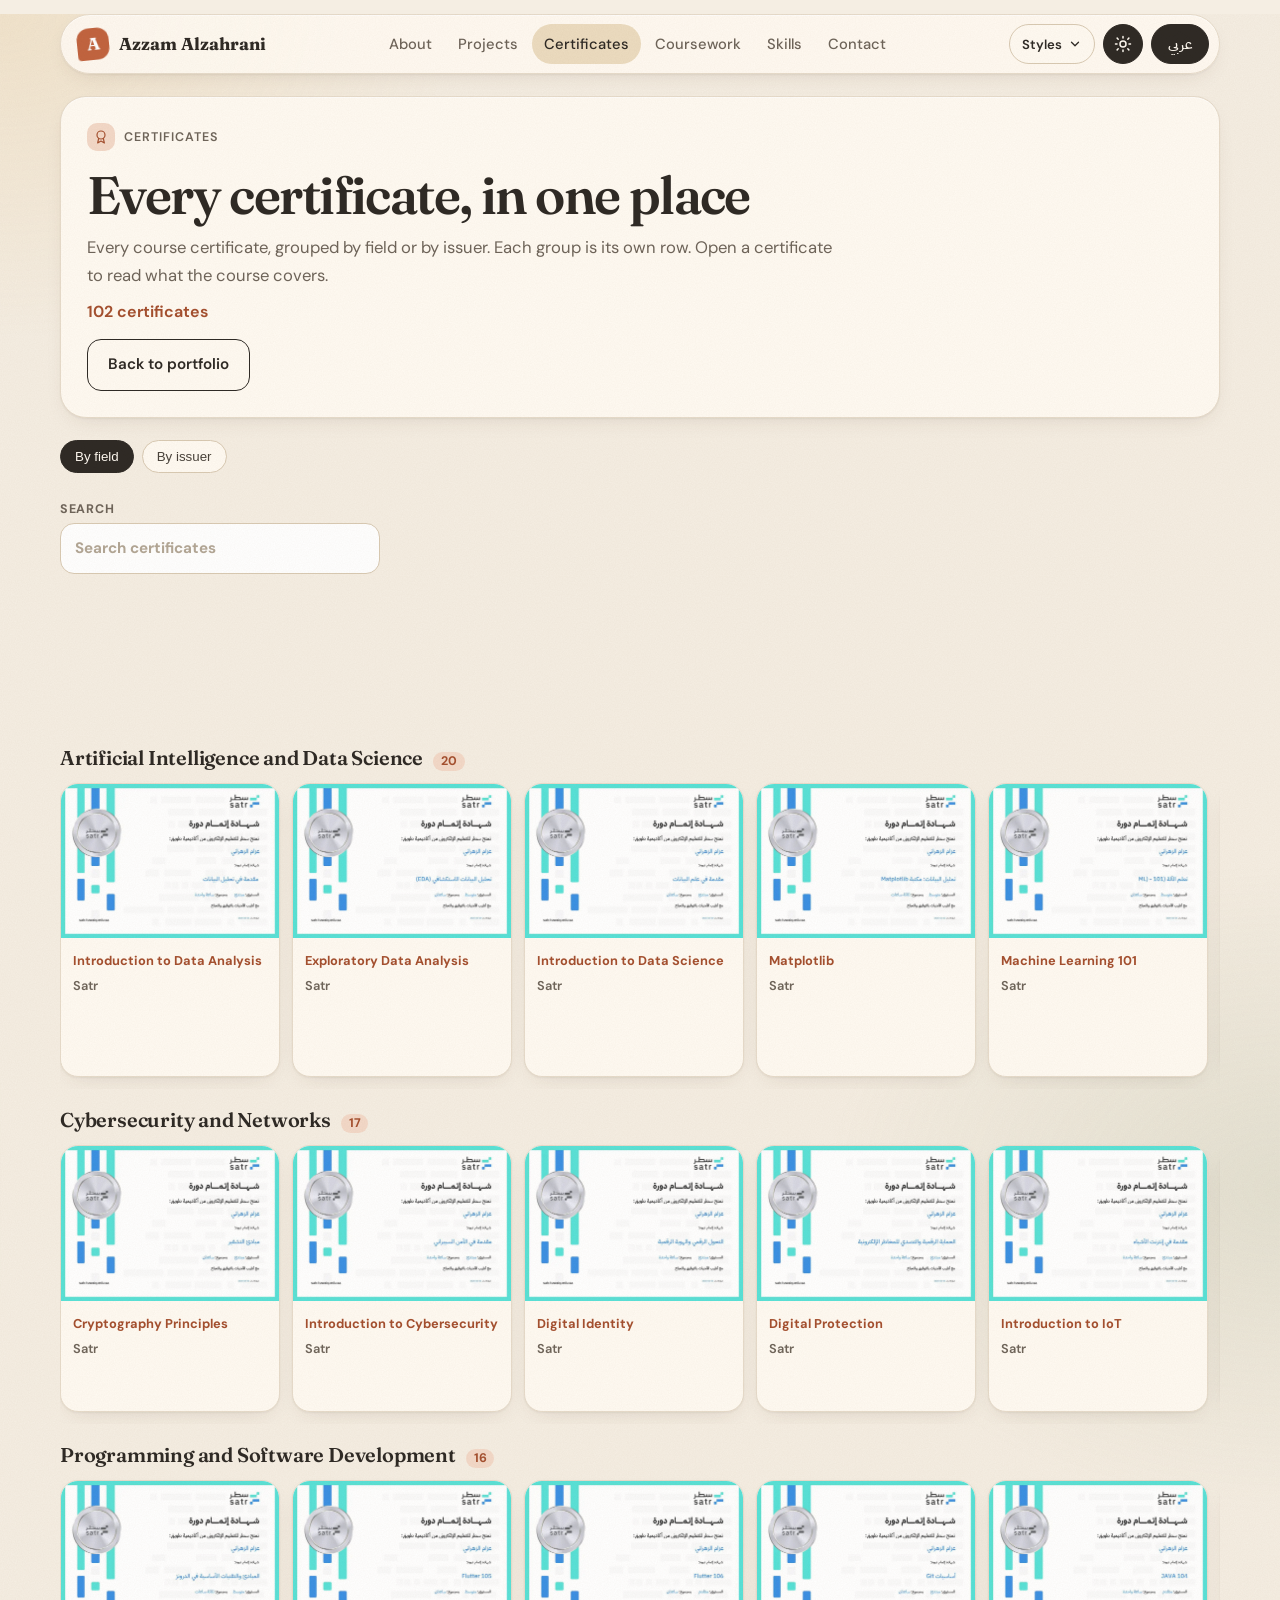
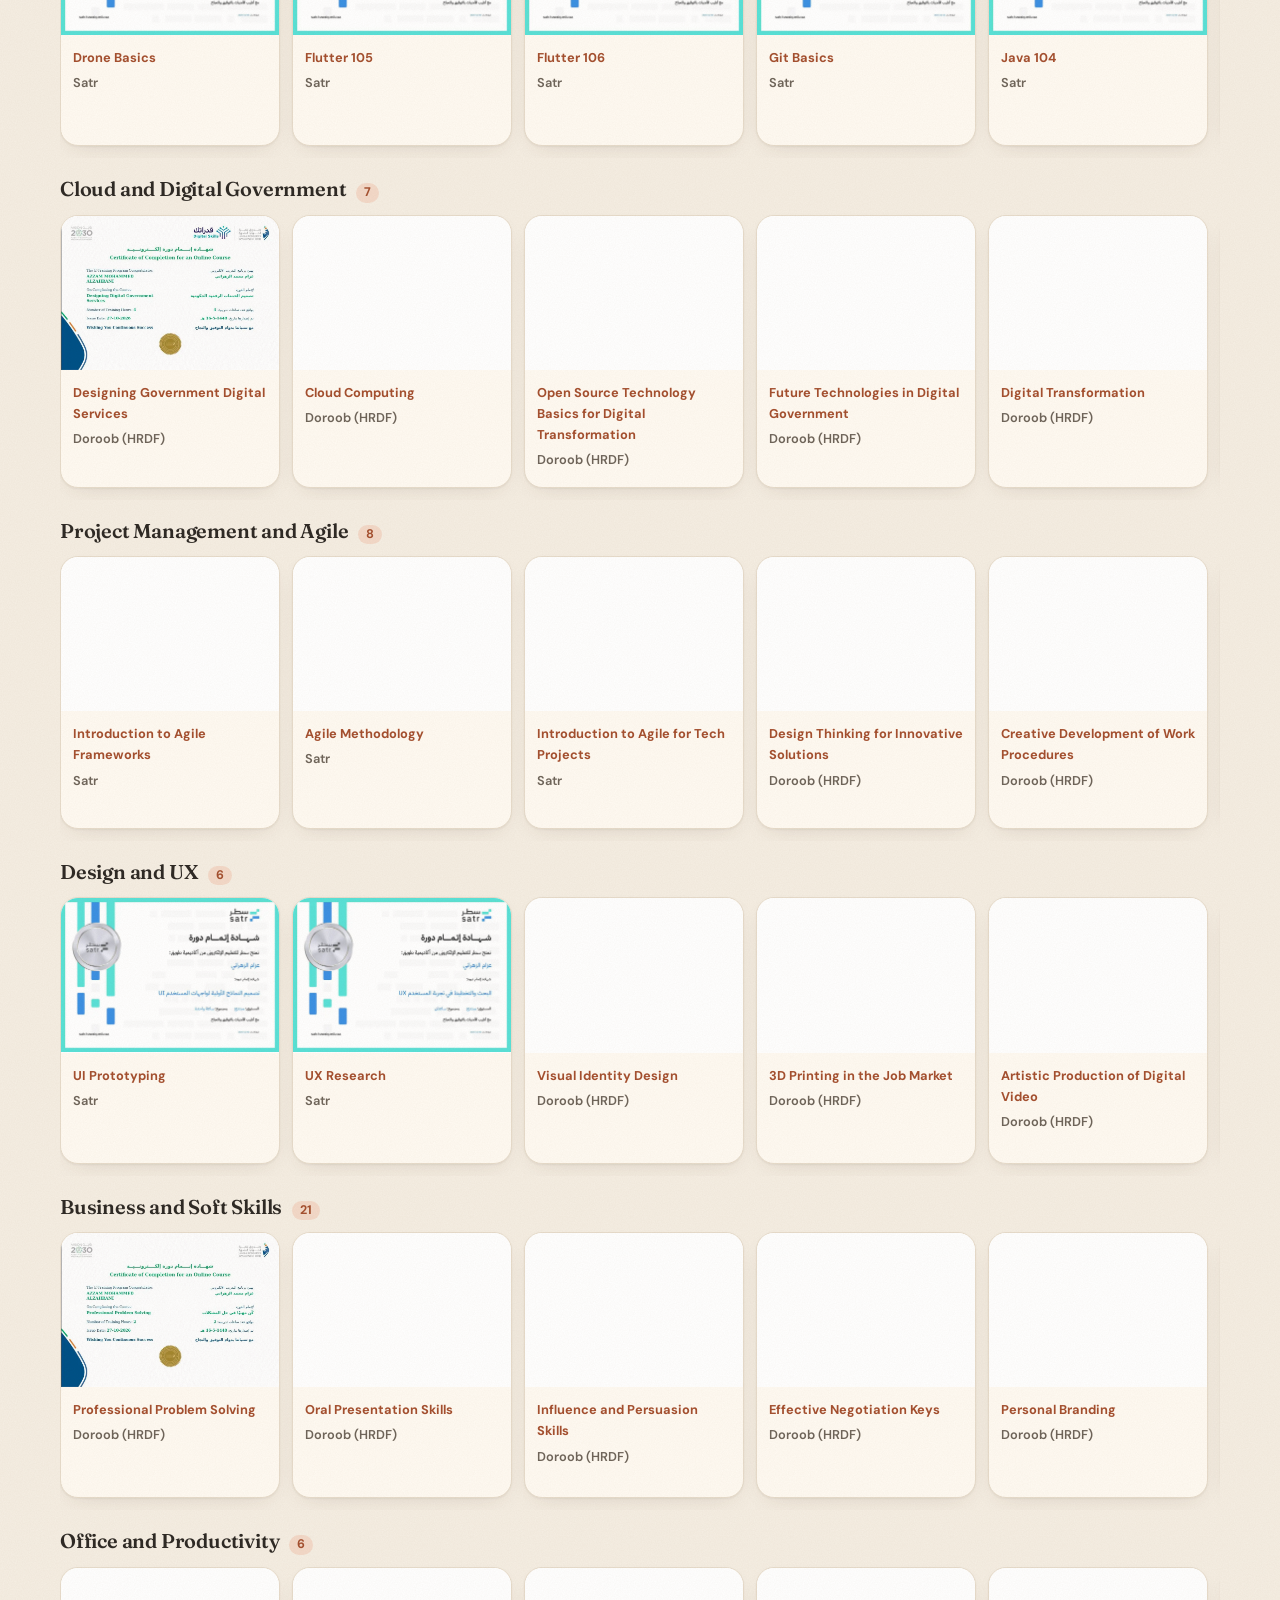
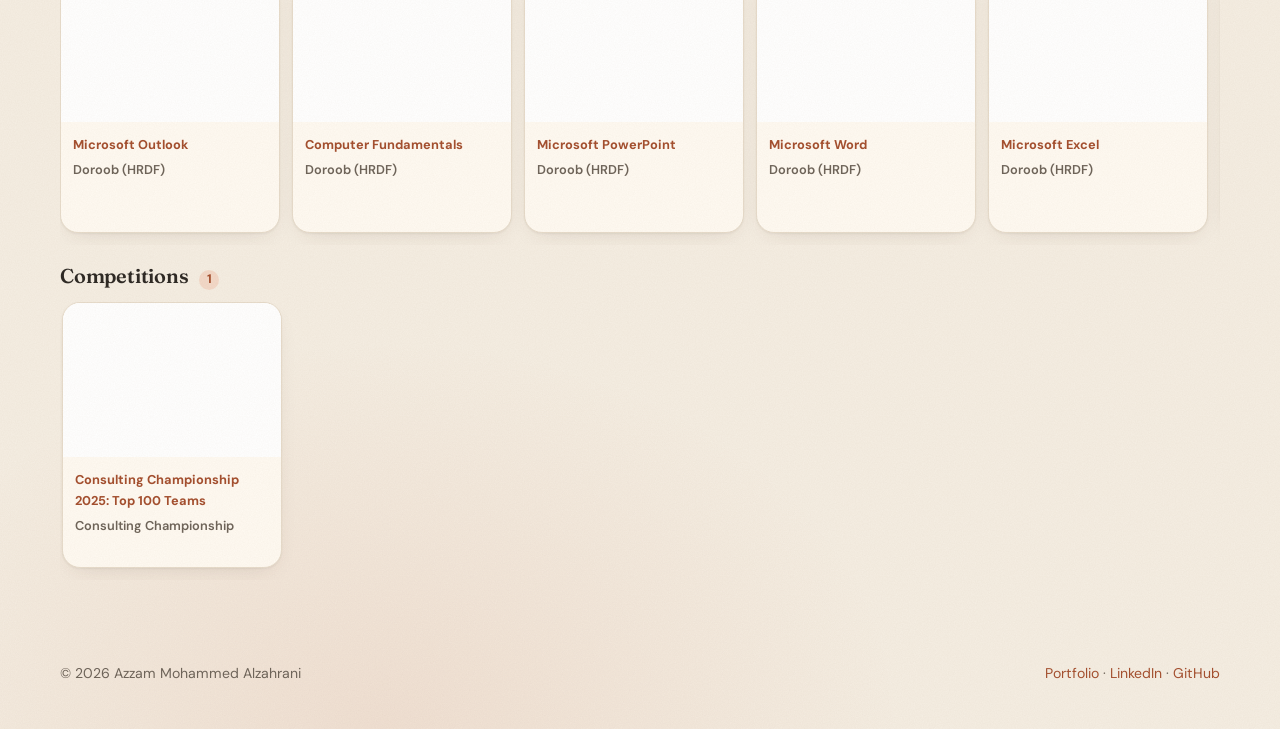
==== commit d440e095: "Fix certificate counts, portfolio return, and master's wording. Homepage themes now read the real ca" ====
--- a/certificates.html
+++ b/certificates.html
@@ -11,9 +11,9 @@
 <link rel="preconnect" href="https://fonts.googleapis.com">
 <link rel="preconnect" href="https://fonts.gstatic.com" crossorigin>
 <link rel="stylesheet" href="https://fonts.googleapis.com/css2?family=Fraunces:opsz,wght@9..144,500;9..144,600;9..144,700&family=DM+Sans:opsz,wght@9..40,400;9..40,500;9..40,600;9..40,700&family=IBM+Plex+Sans+Arabic:wght@400;500;600;700&family=Readex+Pro:wght@500;600;700&display=swap">
-<link rel="stylesheet" href="style.css?v=20261128">
-<link rel="stylesheet" href="certificates.css?v=20261128">
-<script>(function(){var s=document.documentElement.getAttribute("data-style");if(!s)return;var bg={terminal:{light:"#f0f8f1",dark:"#061308"},aurora:{light:"#e5eaff",dark:"#100e24"},brutal:{light:"#f9f5e6",dark:"#13120c"},synth:{light:"#fbf2fb",dark:"#17091a"},editorial:{light:"#f8f1e5",dark:"#18100a"},blueprint:{light:"#ebf3fc",dark:"#0e2440"},bento:{light:"#f1f6fa",dark:"#0d1218"}};var mode=document.documentElement.getAttribute("data-mode")==="dark"?"dark":"light";var c=(bg[s]&&bg[s][mode])||"#111";var st=document.createElement("style");st.id="theme-boot";st.textContent='html[data-style="'+s+'"] body{background:'+c+'}html[data-style] main,html[data-style] footer,html[data-style] #menu,html[data-style] .menu-btn{display:none!important}';document.head.appendChild(st);var l=document.createElement("link");l.rel="stylesheet";l.id="theme-css";l.href="themes/"+s+".css?v=20261128";document.head.appendChild(l);})();</script>
+<link rel="stylesheet" href="style.css?v=20261129">
+<link rel="stylesheet" href="certificates.css?v=20261129">
+<script>(function(){var s=document.documentElement.getAttribute("data-style");if(!s)return;var bg={terminal:{light:"#f0f8f1",dark:"#061308"},aurora:{light:"#e5eaff",dark:"#100e24"},brutal:{light:"#f9f5e6",dark:"#13120c"},synth:{light:"#fbf2fb",dark:"#17091a"},editorial:{light:"#f8f1e5",dark:"#18100a"},blueprint:{light:"#ebf3fc",dark:"#0e2440"},bento:{light:"#f1f6fa",dark:"#0d1218"}};var mode=document.documentElement.getAttribute("data-mode")==="dark"?"dark":"light";var c=(bg[s]&&bg[s][mode])||"#111";var st=document.createElement("style");st.id="theme-boot";st.textContent='html[data-style="'+s+'"] body{background:'+c+'}html[data-style] main,html[data-style] footer,html[data-style] #menu,html[data-style] .menu-btn{display:none!important}';document.head.appendChild(st);var l=document.createElement("link");l.rel="stylesheet";l.id="theme-css";l.href="themes/"+s+".css?v=20261129";document.head.appendChild(l);})();</script>
 </head>
 <body class="page-certs" data-title-en="Certificates | Azzam Alzahrani" data-title-ar="الشهادات | عزام الزهراني">
 <a class="skip" href="#main"><span class="l-en" lang="en">Skip to content</span><span class="l-ar" lang="ar">انتقل إلى المحتوى</span></a>
@@ -36,7 +36,7 @@
 <h1><span class="l-en" lang="en">Every certificate, in one place</span><span class="l-ar" lang="ar">كل الشهادات في مكان واحد</span></h1>
 <p class="lead"><span class="l-en" lang="en">Every course certificate, grouped by field or by issuer. Each group is its own row. Open a certificate to read what the course covers.</span><span class="l-ar" lang="ar">كل شهادات الدورات، مجمّعة حسب المجال أو حسب الجهة. كل مجموعة في صف مستقل. افتح شهادة لتقرأ ما تغطيه الدورة.</span></p>
 <p class="cert-count" id="cert-count" aria-live="polite"></p>
-<p style="margin:14px 0 0"><a class="btn" href="index.html"><span class="l-en" lang="en">Back to portfolio</span><span class="l-ar" lang="ar">العودة إلى الموقع</span></a></p>
+<p style="margin:14px 0 0"><a class="btn" href="index.html"><span class="l-en" lang="en">Back to portfolio</span><span class="l-ar" lang="ar">العودة إلى الملف الشخصي</span></a></p>
 </header>
 
 <div class="group-toggle" role="group" aria-label="Group certificates">
@@ -59,10 +59,10 @@
 </div>
 <button class="ln" type="button" aria-label="Next certificate">&#8250;</button>
 </div>
-<script src="themes/fields.js?v=20261128"></script>
-<script src="certs/catalog.js?v=20261128"></script>
-<script src="main.js?v=20261128"></script>
-<script src="certs.js?v=20261128"></script>
+<script src="themes/fields.js?v=20261129"></script>
+<script src="certs/catalog.js?v=20261129"></script>
+<script src="main.js?v=20261129"></script>
+<script src="certs.js?v=20261129"></script>
 <script data-goatcounter="https://xazzamx.goatcounter.com/count" async src="//gc.zgo.at/count.js"></script>
 </body>
 </html>
--- a/style.css
+++ b/style.css
@@ -320,6 +320,7 @@
 html[data-style] .nav .bar{background:var(--surface);border-color:var(--border);color:var(--text)}
 html[data-style] .brand,html[data-style] .brand:hover{color:var(--text)}
 html[data-style] .exp a{color:var(--accent)}
+html[data-style] a.back-port{display:inline-flex;align-items:center;width:max-content;margin:4px 0 14px;padding:10px 16px;border-radius:999px;background:var(--primary);color:var(--primary-contrast);font-weight:700;text-decoration:none}
 html[data-style] .mark{background:var(--primary);color:var(--primary-contrast)}
 html[data-style] .lang-btn,html[data-style] .mode-btn{background:var(--text);color:var(--bg);border-color:var(--text)}
 html[data-style] .lang-btn:hover,html[data-style] .mode-btn:hover{background:var(--primary);color:var(--primary-contrast);border-color:var(--primary)}
@@ -339,6 +340,10 @@
   --sand:#3a3228;--mustard:#e2b45a;--mustard-l:#3a3018;
   --shadow:0 1px 0 rgba(255,255,255,.04) inset,0 1px 2px rgba(0,0,0,.35),0 8px 24px -12px rgba(0,0,0,.55);
   --shadow-h:0 1px 0 rgba(255,255,255,.05) inset,0 2px 4px rgba(0,0,0,.35),0 22px 40px -18px rgba(0,0,0,.7)}
+html[data-mode="dark"]:not([data-style]) .nav .bar{background:rgba(28,24,20,.94);border-color:#8d7b68}
+html[data-mode="dark"]:not([data-style]) .brand,html[data-mode="dark"]:not([data-style]) .brand:hover,html[data-mode="dark"]:not([data-style]) .hero h1{color:#f6f0e6}
+html[data-mode="dark"]:not([data-style]) .nav ul a{color:#d4c4b0}
+html[data-mode="dark"]:not([data-style]) .nav ul a:hover{color:#f6f0e6;background:#3a3228}
 html[data-mode="dark"]:not([data-style]) body::before{background:none}
 html[data-mode="dark"]:not([data-style]) body::after{mix-blend-mode:overlay;opacity:.14}
 html[data-mode="dark"]:not([data-style]) .hero{background:linear-gradient(160deg,#262019 0%,#2e271f 100%)}
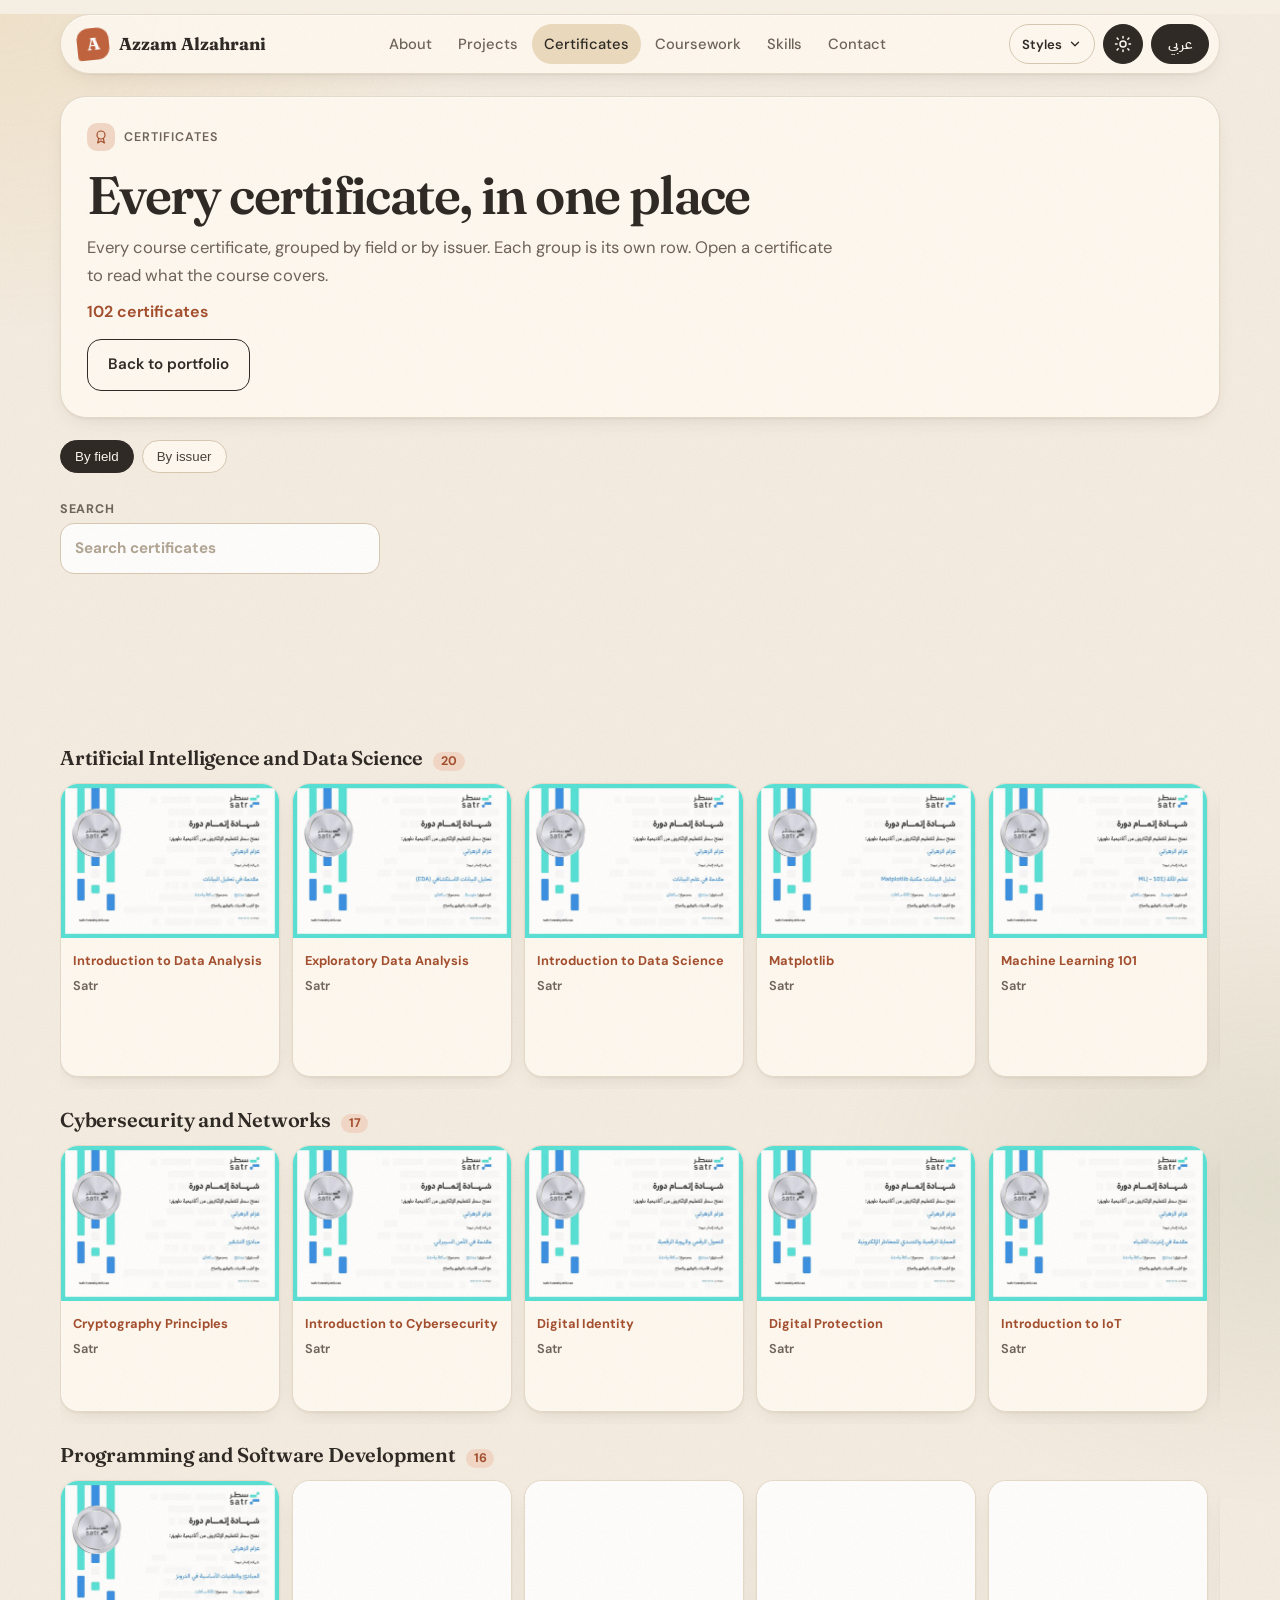
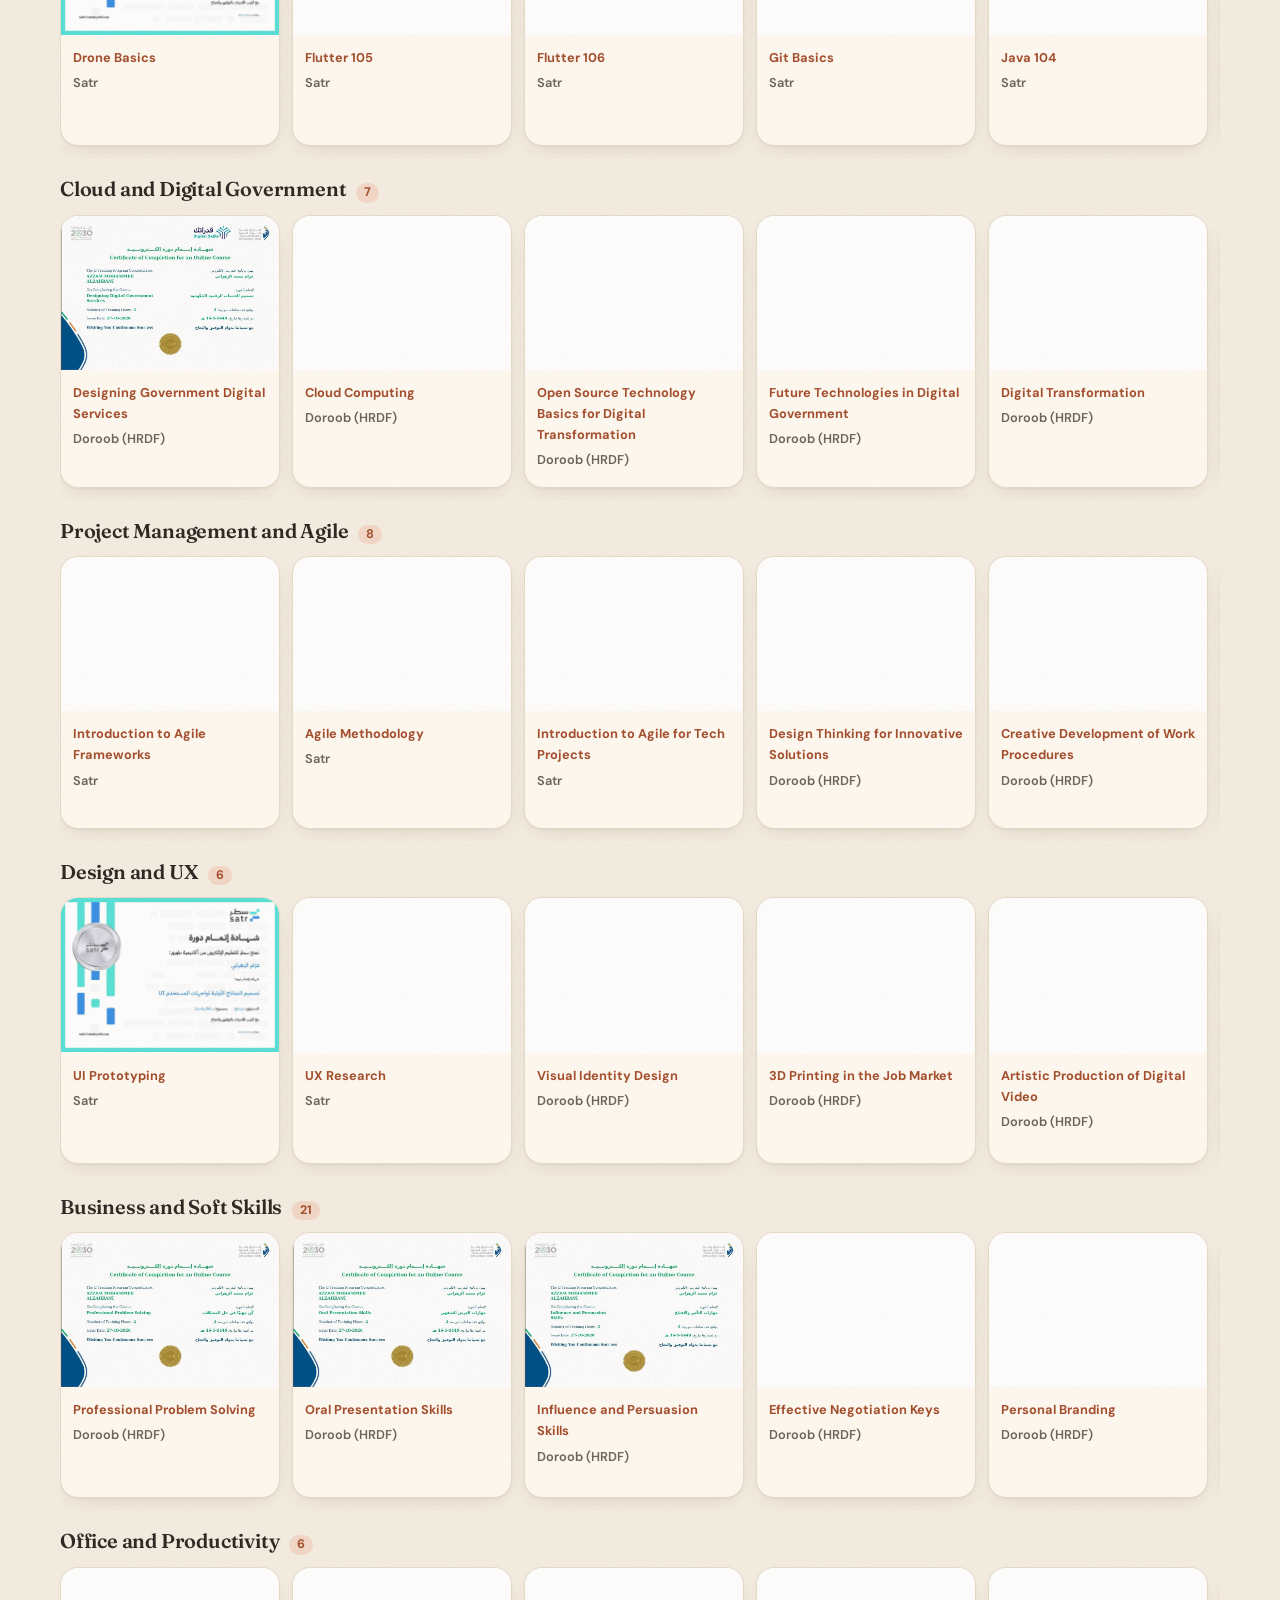
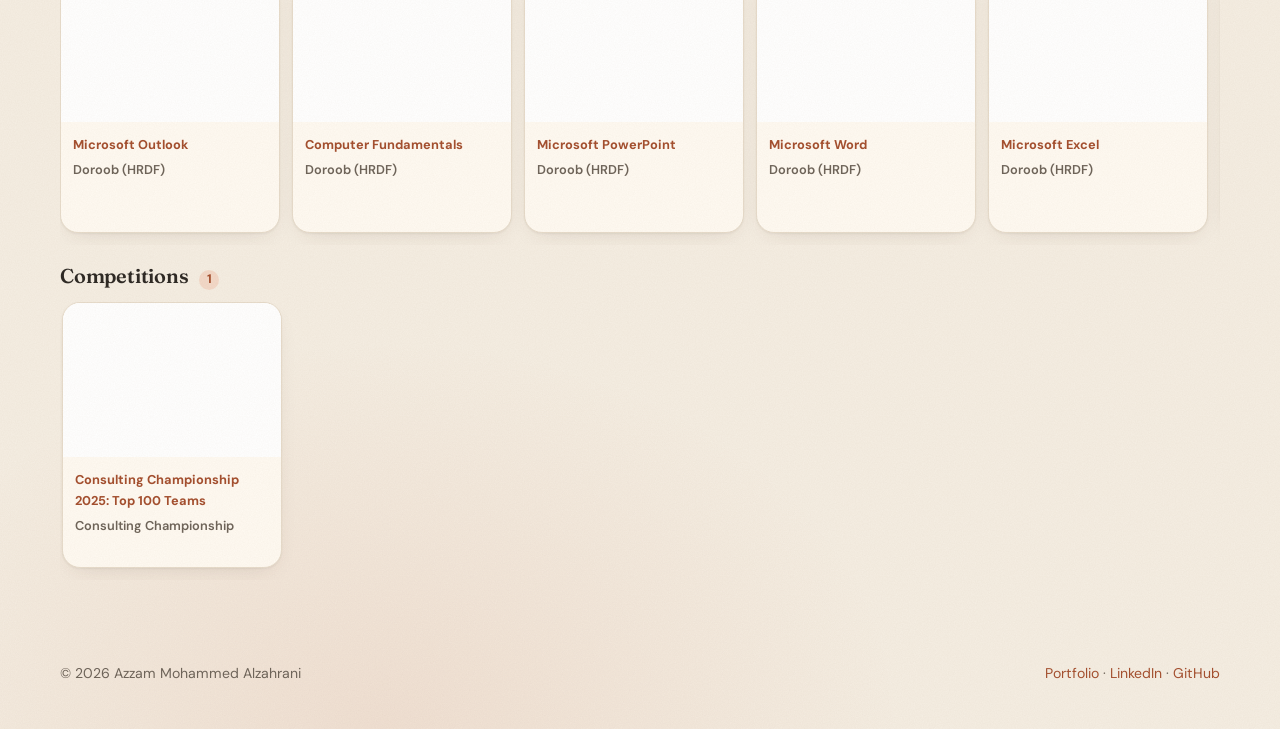
==== commit 6cb2e70c: "Add six experimental layouts to the Styles menu. Windows 95, a CSS 3D room, manga, Frutiger Aero, cl" ====
--- a/certificates.html
+++ b/certificates.html
@@ -4,16 +4,16 @@
 <meta charset="utf-8">
 <meta name="viewport" content="width=device-width, initial-scale=1">
 <title>Certificates | Azzam Alzahrani</title>
-<script>(function(){try{var h=document.documentElement;var l=localStorage.getItem("lang");if(l==="ar"){h.lang="ar";h.dir="rtl";}var mode=localStorage.getItem("color");if(mode!=="light"&&mode!=="dark"){mode=(window.matchMedia&&matchMedia("(prefers-color-scheme: dark)").matches)?"dark":"light";}h.setAttribute("data-mode",mode);var ok={terminal:1,aurora:1,brutal:1,synth:1,editorial:1,blueprint:1,bento:1};var s=localStorage.getItem("style");var m=/[?&]style=(classic|terminal|aurora|brutal|synth|editorial|blueprint|bento)(?:&|$)/.exec(location.search);if(m){s=m[1];try{localStorage.setItem("style",s);}catch(e){}}if(s&&ok[s])h.setAttribute("data-style",s);}catch(e){}})();</script>
+<script>(function(){try{var h=document.documentElement;var l=localStorage.getItem("lang");if(l==="ar"){h.lang="ar";h.dir="rtl";}var mode=localStorage.getItem("color");if(mode!=="light"&&mode!=="dark"){mode=(window.matchMedia&&matchMedia("(prefers-color-scheme: dark)").matches)?"dark":"light";}h.setAttribute("data-mode",mode);var ok={terminal:1,aurora:1,brutal:1,synth:1,editorial:1,blueprint:1,bento:1,win95:1,room:1,manga:1,aero:1,clay:1,film:1};var s=localStorage.getItem("style");var m=/[?&]style=(classic|terminal|aurora|brutal|synth|editorial|blueprint|bento|win95|room|manga|aero|clay|film)(?:&|$)/.exec(location.search);if(m){s=m[1];try{localStorage.setItem("style",s);}catch(e){}}if(s&&ok[s])h.setAttribute("data-style",s);}catch(e){}})();</script>
 <meta name="description" content="Certificates earned by Azzam Mohammed Alzahrani, including Doroob, SDAIA, NVIDIA, IBM and Tuwaiq.">
 <meta name="theme-color" content="#f5eee3">
 <link rel="icon" href="favicon.svg" type="image/svg+xml">
 <link rel="preconnect" href="https://fonts.googleapis.com">
 <link rel="preconnect" href="https://fonts.gstatic.com" crossorigin>
 <link rel="stylesheet" href="https://fonts.googleapis.com/css2?family=Fraunces:opsz,wght@9..144,500;9..144,600;9..144,700&family=DM+Sans:opsz,wght@9..40,400;9..40,500;9..40,600;9..40,700&family=IBM+Plex+Sans+Arabic:wght@400;500;600;700&family=Readex+Pro:wght@500;600;700&display=swap">
-<link rel="stylesheet" href="style.css?v=20261129">
-<link rel="stylesheet" href="certificates.css?v=20261129">
-<script>(function(){var s=document.documentElement.getAttribute("data-style");if(!s)return;var bg={terminal:{light:"#f0f8f1",dark:"#061308"},aurora:{light:"#e5eaff",dark:"#100e24"},brutal:{light:"#f9f5e6",dark:"#13120c"},synth:{light:"#fbf2fb",dark:"#17091a"},editorial:{light:"#f8f1e5",dark:"#18100a"},blueprint:{light:"#ebf3fc",dark:"#0e2440"},bento:{light:"#f1f6fa",dark:"#0d1218"}};var mode=document.documentElement.getAttribute("data-mode")==="dark"?"dark":"light";var c=(bg[s]&&bg[s][mode])||"#111";var st=document.createElement("style");st.id="theme-boot";st.textContent='html[data-style="'+s+'"] body{background:'+c+'}html[data-style] main,html[data-style] footer,html[data-style] #menu,html[data-style] .menu-btn{display:none!important}';document.head.appendChild(st);var l=document.createElement("link");l.rel="stylesheet";l.id="theme-css";l.href="themes/"+s+".css?v=20261129";document.head.appendChild(l);})();</script>
+<link rel="stylesheet" href="style.css?v=20261130">
+<link rel="stylesheet" href="certificates.css?v=20261130">
+<script>(function(){var s=document.documentElement.getAttribute("data-style");if(!s)return;var bg={terminal:{light:"#f0f8f1",dark:"#061308"},aurora:{light:"#e5eaff",dark:"#100e24"},brutal:{light:"#f9f5e6",dark:"#13120c"},synth:{light:"#fbf2fb",dark:"#17091a"},editorial:{light:"#f8f1e5",dark:"#18100a"},blueprint:{light:"#ebf3fc",dark:"#0e2440"},bento:{light:"#f1f6fa",dark:"#0d1218"},win95:{light:"#008080",dark:"#0d3333"},room:{light:"#f4efe6",dark:"#1a140f"},manga:{light:"#f7f4ea",dark:"#141414"},aero:{light:"#c5e8f8",dark:"#1a2744"},clay:{light:"#f6efe6",dark:"#2a1c18"},film:{light:"#efe8dc",dark:"#0e0e0e"}};var mode=document.documentElement.getAttribute("data-mode")==="dark"?"dark":"light";var c=(bg[s]&&bg[s][mode])||"#111";var st=document.createElement("style");st.id="theme-boot";st.textContent='html[data-style="'+s+'"] body{background:'+c+'}html[data-style] main,html[data-style] footer,html[data-style] #menu,html[data-style] .menu-btn{display:none!important}';document.head.appendChild(st);var l=document.createElement("link");l.rel="stylesheet";l.id="theme-css";l.href="themes/"+s+".css?v=20261130";document.head.appendChild(l);})();</script>
 </head>
 <body class="page-certs" data-title-en="Certificates | Azzam Alzahrani" data-title-ar="الشهادات | عزام الزهراني">
 <a class="skip" href="#main"><span class="l-en" lang="en">Skip to content</span><span class="l-ar" lang="ar">انتقل إلى المحتوى</span></a>
@@ -23,7 +23,7 @@
 <li><a href="index.html#about"><span class="l-en" lang="en">About</span><span class="l-ar" lang="ar">نبذة</span></a></li><li><a href="index.html#projects"><span class="l-en" lang="en">Projects</span><span class="l-ar" lang="ar">المشاريع</span></a></li><li><a href="certificates.html" aria-current="page"><span class="l-en" lang="en">Certificates</span><span class="l-ar" lang="ar">الشهادات</span></a></li><li><a href="index.html#coursework"><span class="l-en" lang="en">Coursework</span><span class="l-ar" lang="ar">المقررات</span></a></li><li><a href="index.html#skills"><span class="l-en" lang="en">Skills</span><span class="l-ar" lang="ar">المهارات</span></a></li><li><a href="index.html#contact"><span class="l-en" lang="en">Contact</span><span class="l-ar" lang="ar">تواصل</span></a></li>
 </ul></nav>
 <div class="nav-actions">
-<div class="style-switch" id="style-switch"><button class="style-btn" type="button" id="style-btn" aria-haspopup="listbox" aria-expanded="false" aria-controls="style-menu"><span class="l-en" lang="en">Styles</span><span class="l-ar" lang="ar">التصاميم</span><svg viewBox="0 0 24 24" aria-hidden="true"><path d="M6 9l6 6 6-6" fill="none" stroke="currentColor" stroke-width="2.2" stroke-linecap="round" stroke-linejoin="round"/></svg></button><ul class="style-menu" id="style-menu" role="listbox" hidden><li role="option" data-style-id="classic" aria-selected="true" tabindex="0"><span class="sn"><span class="l-en" lang="en">Classic</span><span class="l-ar" lang="ar">كلاسيكي</span></span></li><li role="option" data-style-id="terminal" aria-selected="false" tabindex="-1"><span class="sn"><span class="l-en" lang="en">Terminal</span><span class="l-ar" lang="ar">الطرفية</span></span><span class="sx"><span class="l-en" lang="en">Experimental</span><span class="l-ar" lang="ar">تجريبي</span></span></li><li role="option" data-style-id="aurora" aria-selected="false" tabindex="-1"><span class="sn"><span class="l-en" lang="en">Aurora Glass</span><span class="l-ar" lang="ar">زجاج الشفق</span></span><span class="sx"><span class="l-en" lang="en">Experimental</span><span class="l-ar" lang="ar">تجريبي</span></span></li><li role="option" data-style-id="brutal" aria-selected="false" tabindex="-1"><span class="sn"><span class="l-en" lang="en">Neo Brutal</span><span class="l-ar" lang="ar">الوحشي الجديد</span></span><span class="sx"><span class="l-en" lang="en">Experimental</span><span class="l-ar" lang="ar">تجريبي</span></span></li><li role="option" data-style-id="synth" aria-selected="false" tabindex="-1"><span class="sn"><span class="l-en" lang="en">Synthwave</span><span class="l-ar" lang="ar">سينثويف</span></span><span class="sx"><span class="l-en" lang="en">Experimental</span><span class="l-ar" lang="ar">تجريبي</span></span></li><li role="option" data-style-id="editorial" aria-selected="false" tabindex="-1"><span class="sn"><span class="l-en" lang="en">Editorial</span><span class="l-ar" lang="ar">تحريري</span></span><span class="sx"><span class="l-en" lang="en">Experimental</span><span class="l-ar" lang="ar">تجريبي</span></span></li><li role="option" data-style-id="blueprint" aria-selected="false" tabindex="-1"><span class="sn"><span class="l-en" lang="en">Blueprint</span><span class="l-ar" lang="ar">المخطط</span></span><span class="sx"><span class="l-en" lang="en">Experimental</span><span class="l-ar" lang="ar">تجريبي</span></span></li><li role="option" data-style-id="bento" aria-selected="false" tabindex="-1"><span class="sn"><span class="l-en" lang="en">Dashboard</span><span class="l-ar" lang="ar">اللوحة</span></span><span class="sx"><span class="l-en" lang="en">Experimental</span><span class="l-ar" lang="ar">تجريبي</span></span></li></ul></div>
+<div class="style-switch" id="style-switch"><button class="style-btn" type="button" id="style-btn" aria-haspopup="listbox" aria-expanded="false" aria-controls="style-menu"><span class="l-en" lang="en">Styles</span><span class="l-ar" lang="ar">التصاميم</span><svg viewBox="0 0 24 24" aria-hidden="true"><path d="M6 9l6 6 6-6" fill="none" stroke="currentColor" stroke-width="2.2" stroke-linecap="round" stroke-linejoin="round"/></svg></button><ul class="style-menu" id="style-menu" role="listbox" hidden><li role="option" data-style-id="classic" aria-selected="true" tabindex="0"><span class="sn"><span class="l-en" lang="en">Classic</span><span class="l-ar" lang="ar">كلاسيكي</span></span></li><li role="option" data-style-id="terminal" aria-selected="false" tabindex="-1"><span class="sn"><span class="l-en" lang="en">Terminal</span><span class="l-ar" lang="ar">الطرفية</span></span><span class="sx"><span class="l-en" lang="en">Experimental</span><span class="l-ar" lang="ar">تجريبي</span></span></li><li role="option" data-style-id="aurora" aria-selected="false" tabindex="-1"><span class="sn"><span class="l-en" lang="en">Aurora Glass</span><span class="l-ar" lang="ar">زجاج الشفق</span></span><span class="sx"><span class="l-en" lang="en">Experimental</span><span class="l-ar" lang="ar">تجريبي</span></span></li><li role="option" data-style-id="brutal" aria-selected="false" tabindex="-1"><span class="sn"><span class="l-en" lang="en">Neo Brutal</span><span class="l-ar" lang="ar">الوحشي الجديد</span></span><span class="sx"><span class="l-en" lang="en">Experimental</span><span class="l-ar" lang="ar">تجريبي</span></span></li><li role="option" data-style-id="synth" aria-selected="false" tabindex="-1"><span class="sn"><span class="l-en" lang="en">Synthwave</span><span class="l-ar" lang="ar">سينثويف</span></span><span class="sx"><span class="l-en" lang="en">Experimental</span><span class="l-ar" lang="ar">تجريبي</span></span></li><li role="option" data-style-id="editorial" aria-selected="false" tabindex="-1"><span class="sn"><span class="l-en" lang="en">Editorial</span><span class="l-ar" lang="ar">تحريري</span></span><span class="sx"><span class="l-en" lang="en">Experimental</span><span class="l-ar" lang="ar">تجريبي</span></span></li><li role="option" data-style-id="blueprint" aria-selected="false" tabindex="-1"><span class="sn"><span class="l-en" lang="en">Blueprint</span><span class="l-ar" lang="ar">المخطط</span></span><span class="sx"><span class="l-en" lang="en">Experimental</span><span class="l-ar" lang="ar">تجريبي</span></span></li><li role="option" data-style-id="bento" aria-selected="false" tabindex="-1"><span class="sn"><span class="l-en" lang="en">Dashboard</span><span class="l-ar" lang="ar">اللوحة</span></span><span class="sx"><span class="l-en" lang="en">Experimental</span><span class="l-ar" lang="ar">تجريبي</span></span></li><li role="option" data-style-id="win95" aria-selected="false" tabindex="-1"><span class="sn"><span class="l-en" lang="en">Windows 95</span><span class="l-ar" lang="ar">ويندوز 95</span></span><span class="sx"><span class="l-en" lang="en">Experimental</span><span class="l-ar" lang="ar">تجريبي</span></span></li><li role="option" data-style-id="room" aria-selected="false" tabindex="-1"><span class="sn"><span class="l-en" lang="en">3D Room</span><span class="l-ar" lang="ar">الغرفة</span></span><span class="sx"><span class="l-en" lang="en">Experimental</span><span class="l-ar" lang="ar">تجريبي</span></span></li><li role="option" data-style-id="manga" aria-selected="false" tabindex="-1"><span class="sn"><span class="l-en" lang="en">Manga</span><span class="l-ar" lang="ar">مانجا</span></span><span class="sx"><span class="l-en" lang="en">Experimental</span><span class="l-ar" lang="ar">تجريبي</span></span></li><li role="option" data-style-id="aero" aria-selected="false" tabindex="-1"><span class="sn"><span class="l-en" lang="en">Frutiger Aero</span><span class="l-ar" lang="ar">أيرو</span></span><span class="sx"><span class="l-en" lang="en">Experimental</span><span class="l-ar" lang="ar">تجريبي</span></span></li><li role="option" data-style-id="clay" aria-selected="false" tabindex="-1"><span class="sn"><span class="l-en" lang="en">Clay</span><span class="l-ar" lang="ar">صلصال</span></span><span class="sx"><span class="l-en" lang="en">Experimental</span><span class="l-ar" lang="ar">تجريبي</span></span></li><li role="option" data-style-id="film" aria-selected="false" tabindex="-1"><span class="sn"><span class="l-en" lang="en">Film Strip</span><span class="l-ar" lang="ar">شريط الفيلم</span></span><span class="sx"><span class="l-en" lang="en">Experimental</span><span class="l-ar" lang="ar">تجريبي</span></span></li></ul></div>
 <button class="mode-btn" type="button" id="mode-btn" aria-label="Switch to dark mode"><svg class="ico-sun" viewBox="0 0 24 24" aria-hidden="true"><circle cx="12" cy="12" r="4" fill="none" stroke="currentColor" stroke-width="2"/><path d="M12 2v2M12 20v2M4.2 4.2l1.4 1.4M18.4 18.4l1.4 1.4M19.8 4.2l-1.4 1.4M5.6 18.4l-1.4 1.4M2 12h2M20 12h2" fill="none" stroke="currentColor" stroke-width="2" stroke-linecap="round"/></svg><svg class="ico-moon" viewBox="0 0 24 24" aria-hidden="true"><path d="M21 14.5A8.5 8.5 0 1 1 9.5 3a7 7 0 0 0 11.5 11.5z" fill="none" stroke="currentColor" stroke-width="2" stroke-linejoin="round"/></svg></button>
 <button class="lang-btn" type="button" id="lang-btn" aria-label="Switch language"><span class="l-en" lang="ar">عربي</span><span class="l-ar" lang="en">EN</span></button>
 <button class="menu-btn" aria-expanded="false" aria-controls="menu" aria-label="Menu"><span></span><span></span><span></span></button>
@@ -59,10 +59,10 @@
 </div>
 <button class="ln" type="button" aria-label="Next certificate">&#8250;</button>
 </div>
-<script src="themes/fields.js?v=20261129"></script>
-<script src="certs/catalog.js?v=20261129"></script>
-<script src="main.js?v=20261129"></script>
-<script src="certs.js?v=20261129"></script>
+<script src="themes/fields.js?v=20261130"></script>
+<script src="certs/catalog.js?v=20261130"></script>
+<script src="main.js?v=20261130"></script>
+<script src="certs.js?v=20261130"></script>
 <script data-goatcounter="https://xazzamx.goatcounter.com/count" async src="//gc.zgo.at/count.js"></script>
 </body>
 </html>
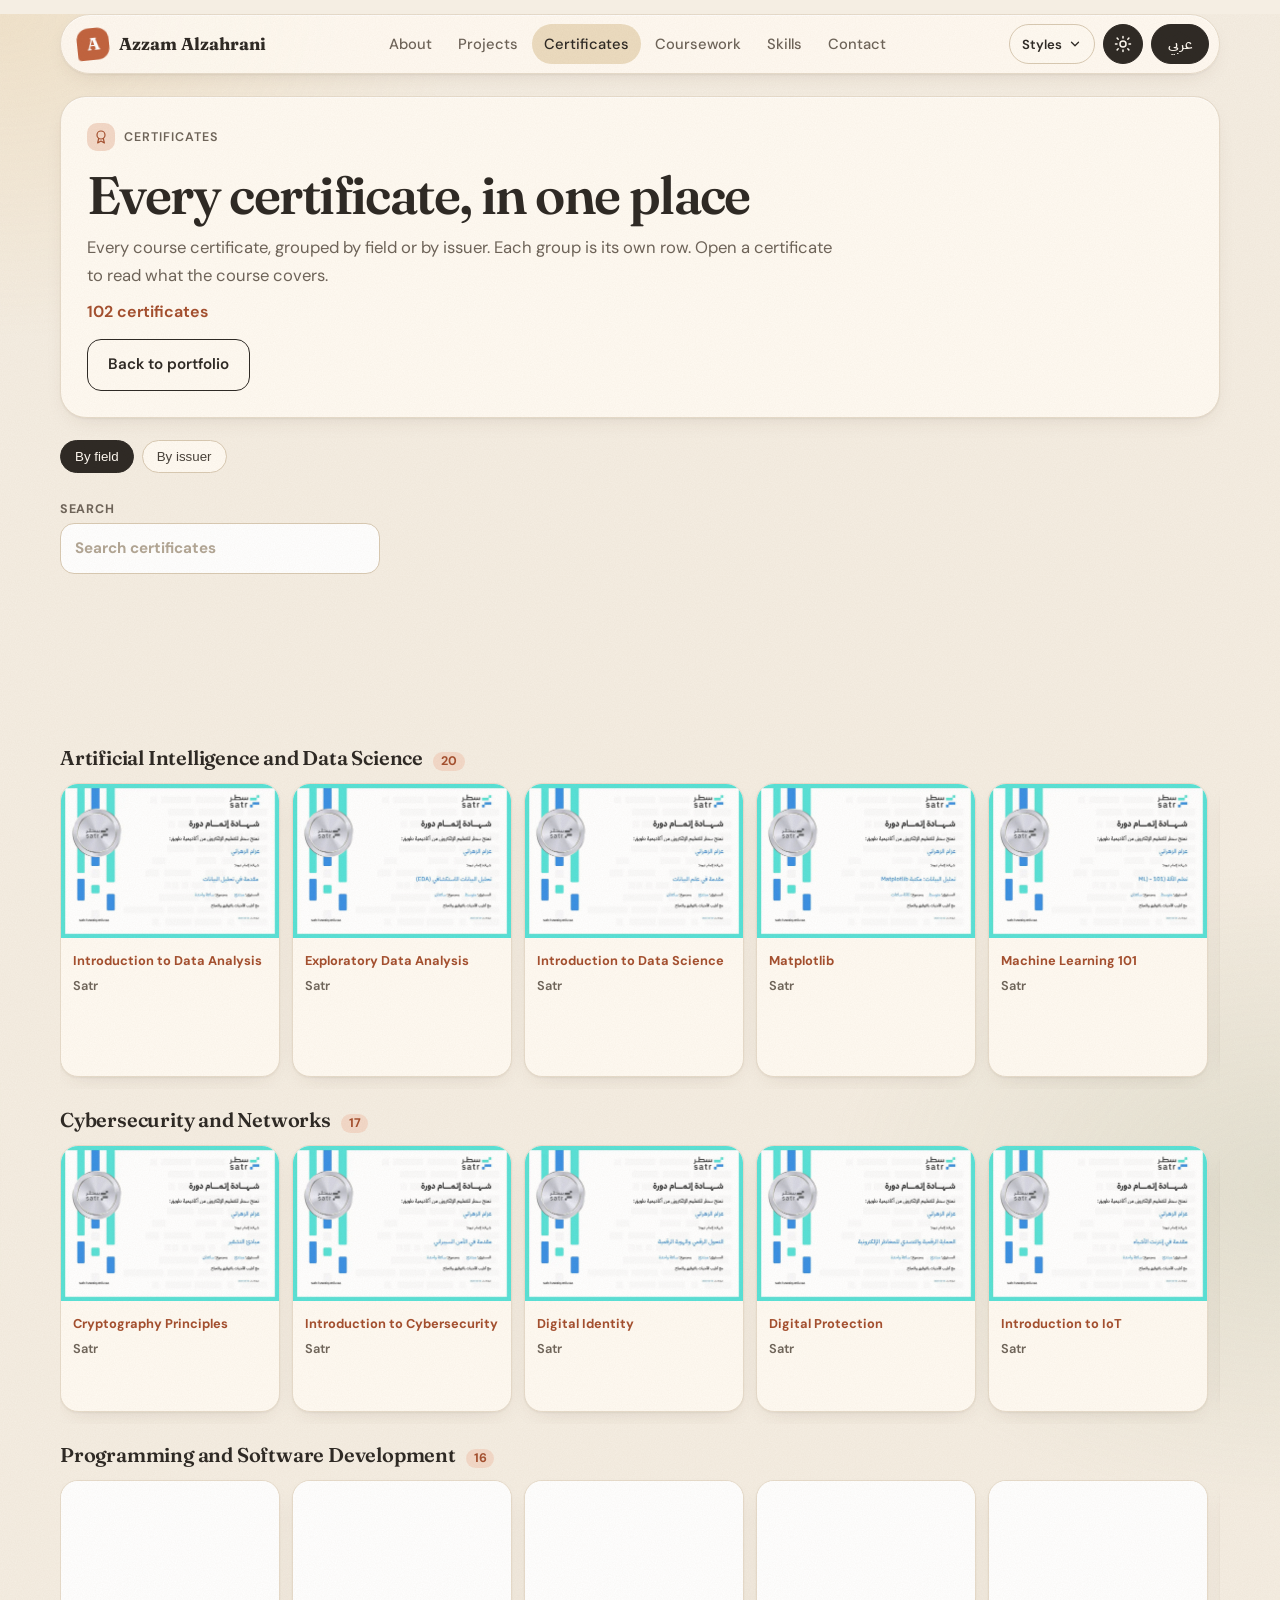
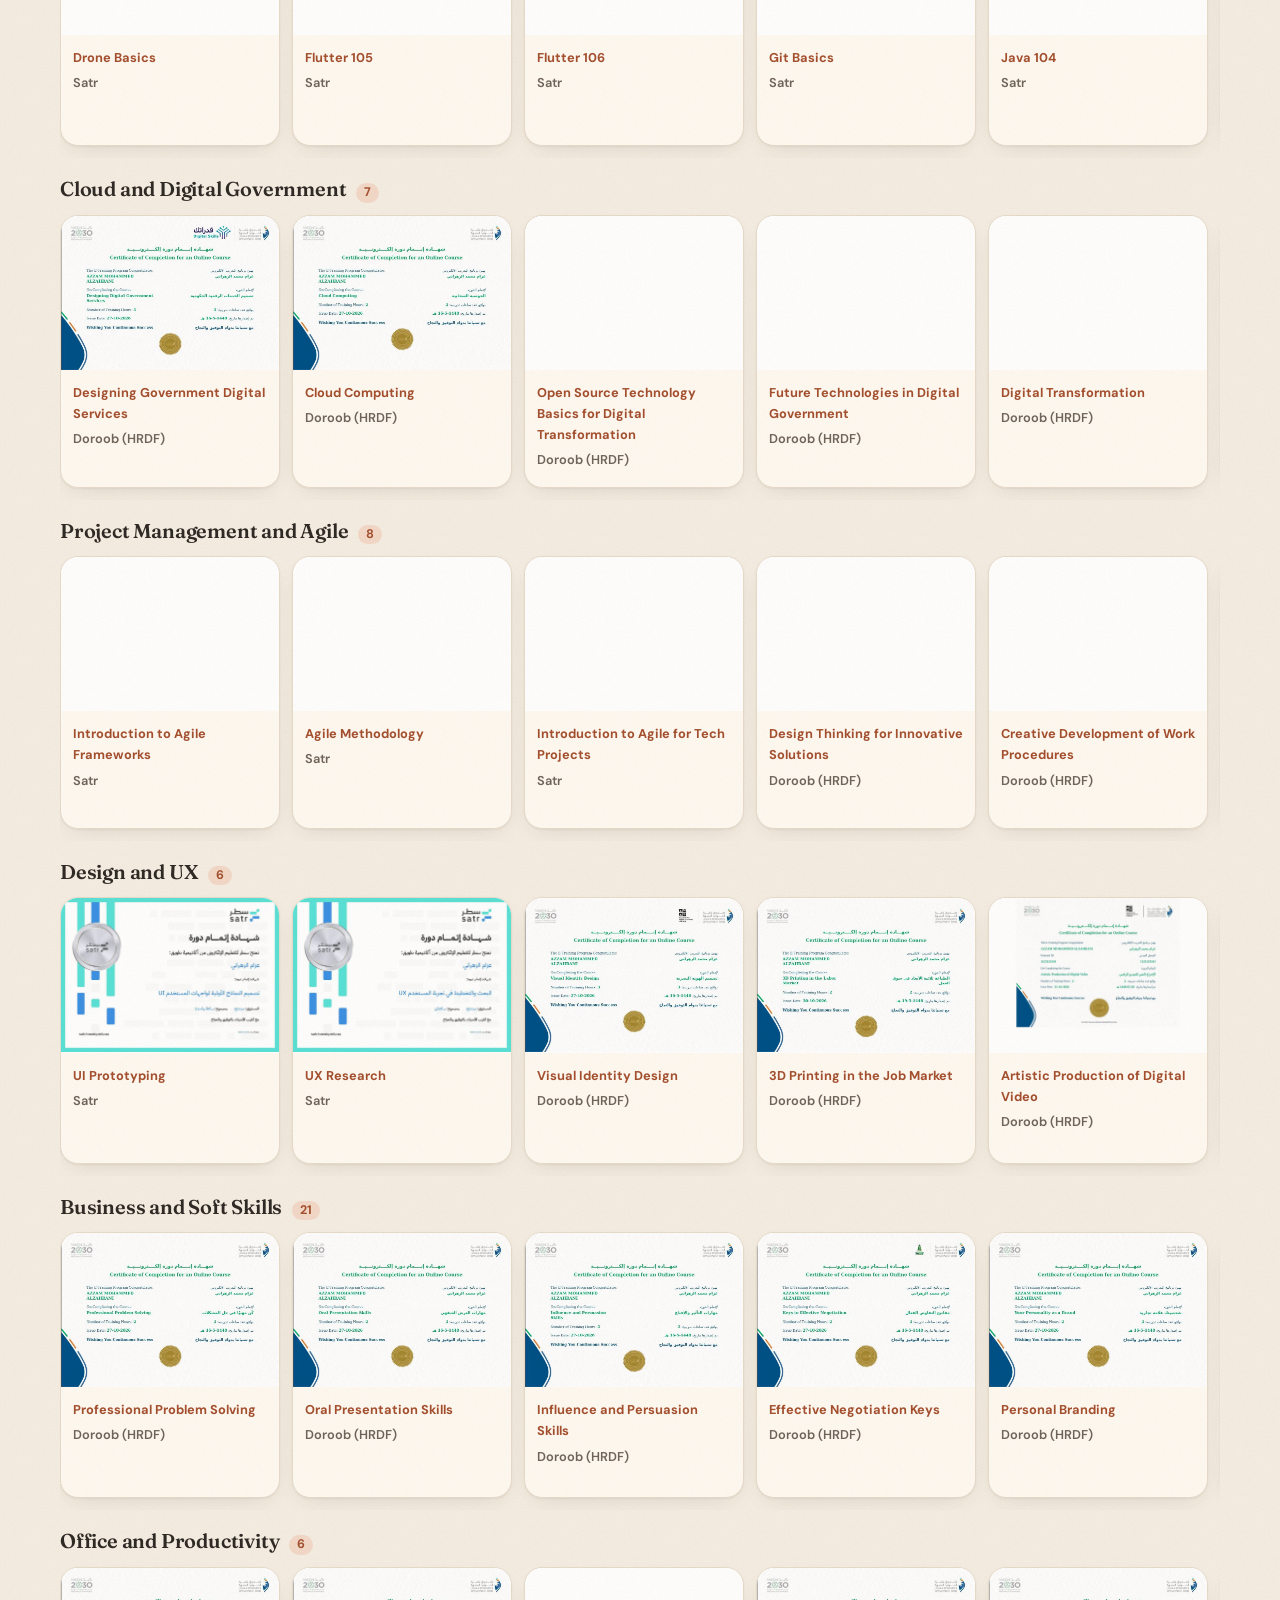
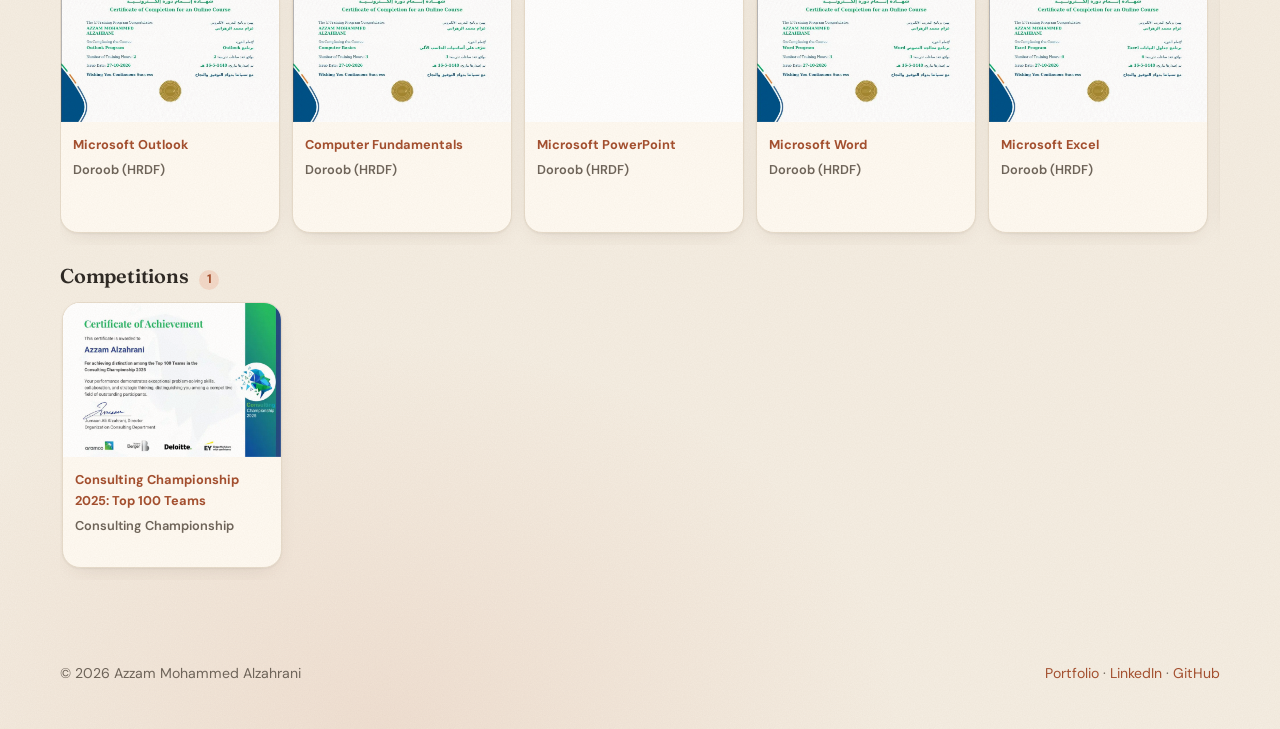
==== commit e8bcd12e: "Polish the six experimental styles so they feel designed. The room, clay shelf, film reel, Windows 9" ====
--- a/certificates.html
+++ b/certificates.html
@@ -11,9 +11,9 @@
 <link rel="preconnect" href="https://fonts.googleapis.com">
 <link rel="preconnect" href="https://fonts.gstatic.com" crossorigin>
 <link rel="stylesheet" href="https://fonts.googleapis.com/css2?family=Fraunces:opsz,wght@9..144,500;9..144,600;9..144,700&family=DM+Sans:opsz,wght@9..40,400;9..40,500;9..40,600;9..40,700&family=IBM+Plex+Sans+Arabic:wght@400;500;600;700&family=Readex+Pro:wght@500;600;700&display=swap">
-<link rel="stylesheet" href="style.css?v=20261130">
-<link rel="stylesheet" href="certificates.css?v=20261130">
-<script>(function(){var s=document.documentElement.getAttribute("data-style");if(!s)return;var bg={terminal:{light:"#f0f8f1",dark:"#061308"},aurora:{light:"#e5eaff",dark:"#100e24"},brutal:{light:"#f9f5e6",dark:"#13120c"},synth:{light:"#fbf2fb",dark:"#17091a"},editorial:{light:"#f8f1e5",dark:"#18100a"},blueprint:{light:"#ebf3fc",dark:"#0e2440"},bento:{light:"#f1f6fa",dark:"#0d1218"},win95:{light:"#008080",dark:"#0d3333"},room:{light:"#f4efe6",dark:"#1a140f"},manga:{light:"#f7f4ea",dark:"#141414"},aero:{light:"#c5e8f8",dark:"#1a2744"},clay:{light:"#f6efe6",dark:"#2a1c18"},film:{light:"#efe8dc",dark:"#0e0e0e"}};var mode=document.documentElement.getAttribute("data-mode")==="dark"?"dark":"light";var c=(bg[s]&&bg[s][mode])||"#111";var st=document.createElement("style");st.id="theme-boot";st.textContent='html[data-style="'+s+'"] body{background:'+c+'}html[data-style] main,html[data-style] footer,html[data-style] #menu,html[data-style] .menu-btn{display:none!important}';document.head.appendChild(st);var l=document.createElement("link");l.rel="stylesheet";l.id="theme-css";l.href="themes/"+s+".css?v=20261130";document.head.appendChild(l);})();</script>
+<link rel="stylesheet" href="style.css?v=20261201">
+<link rel="stylesheet" href="certificates.css?v=20261201">
+<script>(function(){var s=document.documentElement.getAttribute("data-style");if(!s)return;var bg={terminal:{light:"#f0f8f1",dark:"#061308"},aurora:{light:"#e5eaff",dark:"#100e24"},brutal:{light:"#f9f5e6",dark:"#13120c"},synth:{light:"#fbf2fb",dark:"#17091a"},editorial:{light:"#f8f1e5",dark:"#18100a"},blueprint:{light:"#ebf3fc",dark:"#0e2440"},bento:{light:"#f1f6fa",dark:"#0d1218"},win95:{light:"#008080",dark:"#0d3333"},room:{light:"#f4efe6",dark:"#1a140f"},manga:{light:"#f7f4ea",dark:"#141414"},aero:{light:"#c5e8f8",dark:"#1a2744"},clay:{light:"#f6efe6",dark:"#2a1c18"},film:{light:"#efe8dc",dark:"#0e0e0e"}};var mode=document.documentElement.getAttribute("data-mode")==="dark"?"dark":"light";var c=(bg[s]&&bg[s][mode])||"#111";var st=document.createElement("style");st.id="theme-boot";st.textContent='html[data-style="'+s+'"] body{background:'+c+'}html[data-style] main,html[data-style] footer,html[data-style] #menu,html[data-style] .menu-btn{display:none!important}';document.head.appendChild(st);var l=document.createElement("link");l.rel="stylesheet";l.id="theme-css";l.href="themes/"+s+".css?v=20261201";document.head.appendChild(l);})();</script>
 </head>
 <body class="page-certs" data-title-en="Certificates | Azzam Alzahrani" data-title-ar="الشهادات | عزام الزهراني">
 <a class="skip" href="#main"><span class="l-en" lang="en">Skip to content</span><span class="l-ar" lang="ar">انتقل إلى المحتوى</span></a>
@@ -59,10 +59,10 @@
 </div>
 <button class="ln" type="button" aria-label="Next certificate">&#8250;</button>
 </div>
-<script src="themes/fields.js?v=20261130"></script>
-<script src="certs/catalog.js?v=20261130"></script>
-<script src="main.js?v=20261130"></script>
-<script src="certs.js?v=20261130"></script>
+<script src="themes/fields.js?v=20261201"></script>
+<script src="certs/catalog.js?v=20261201"></script>
+<script src="main.js?v=20261201"></script>
+<script src="certs.js?v=20261201"></script>
 <script data-goatcounter="https://xazzamx.goatcounter.com/count" async src="//gc.zgo.at/count.js"></script>
 </body>
 </html>
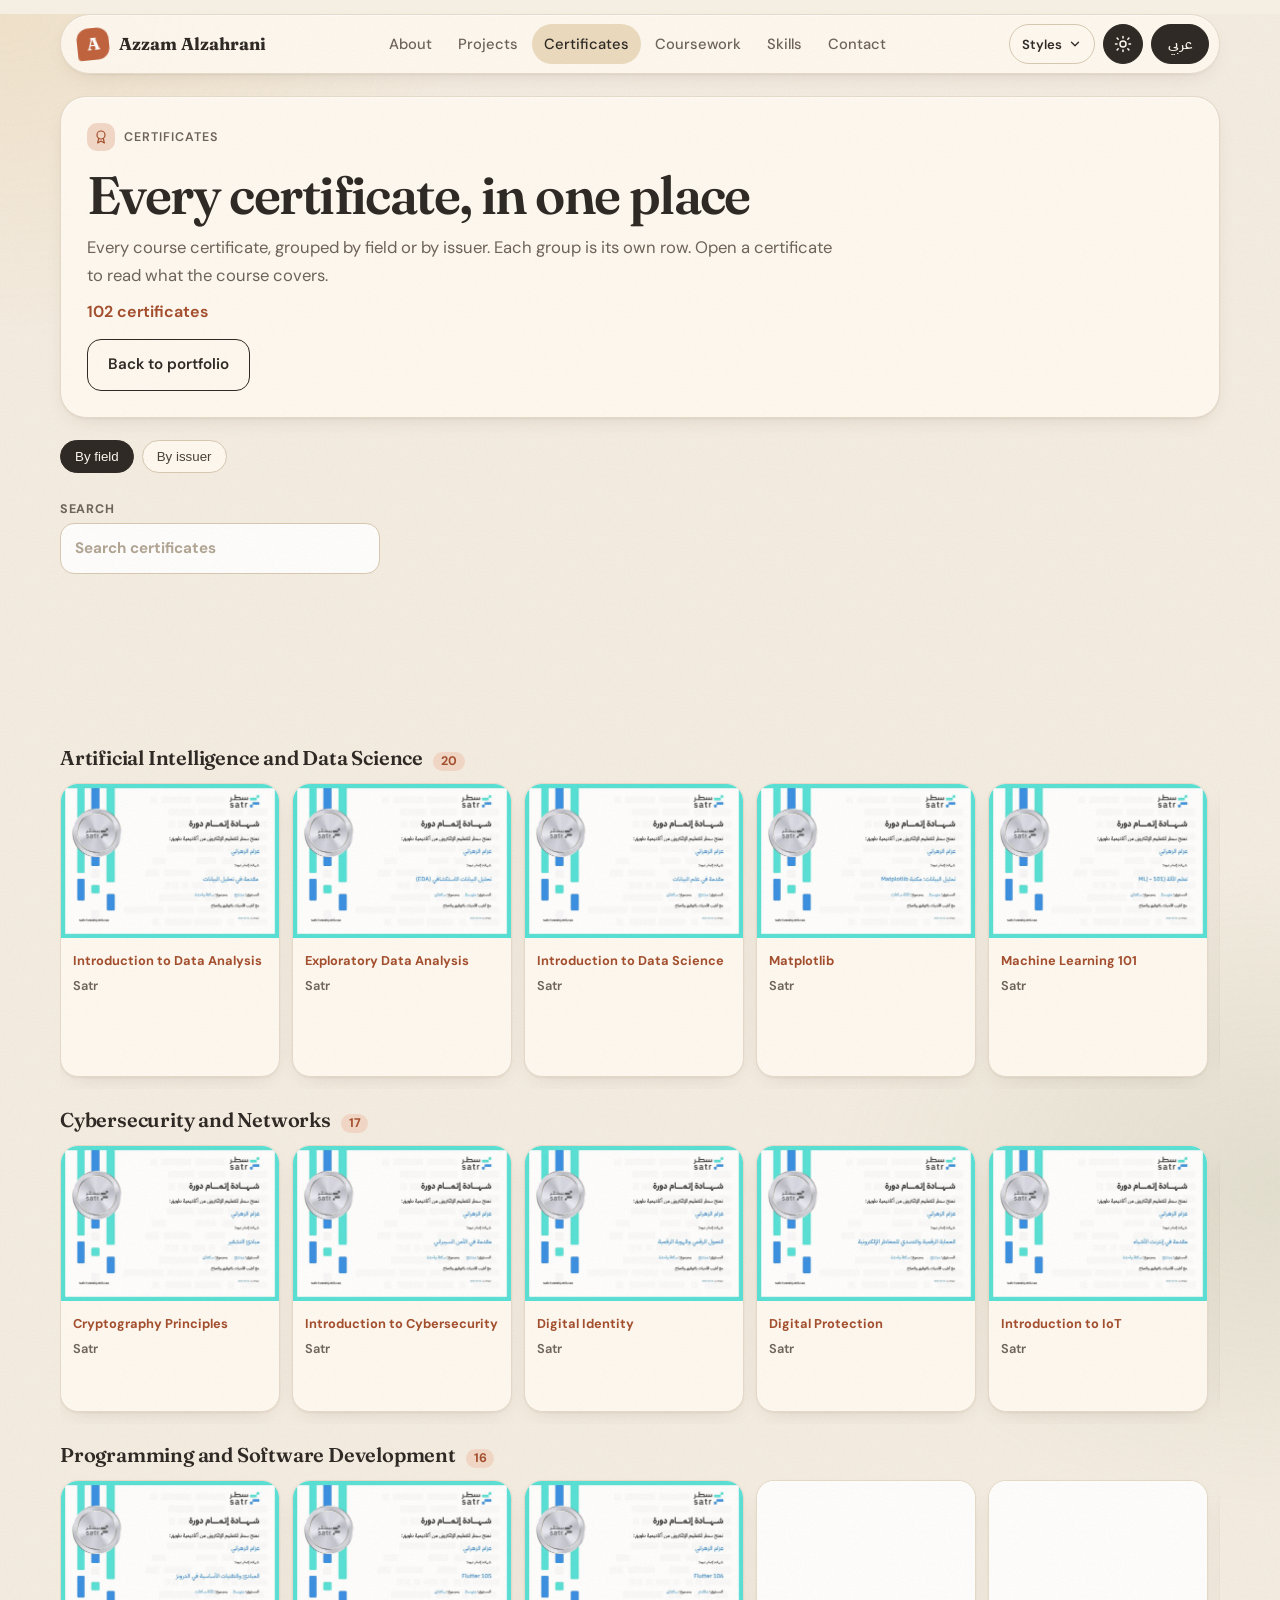
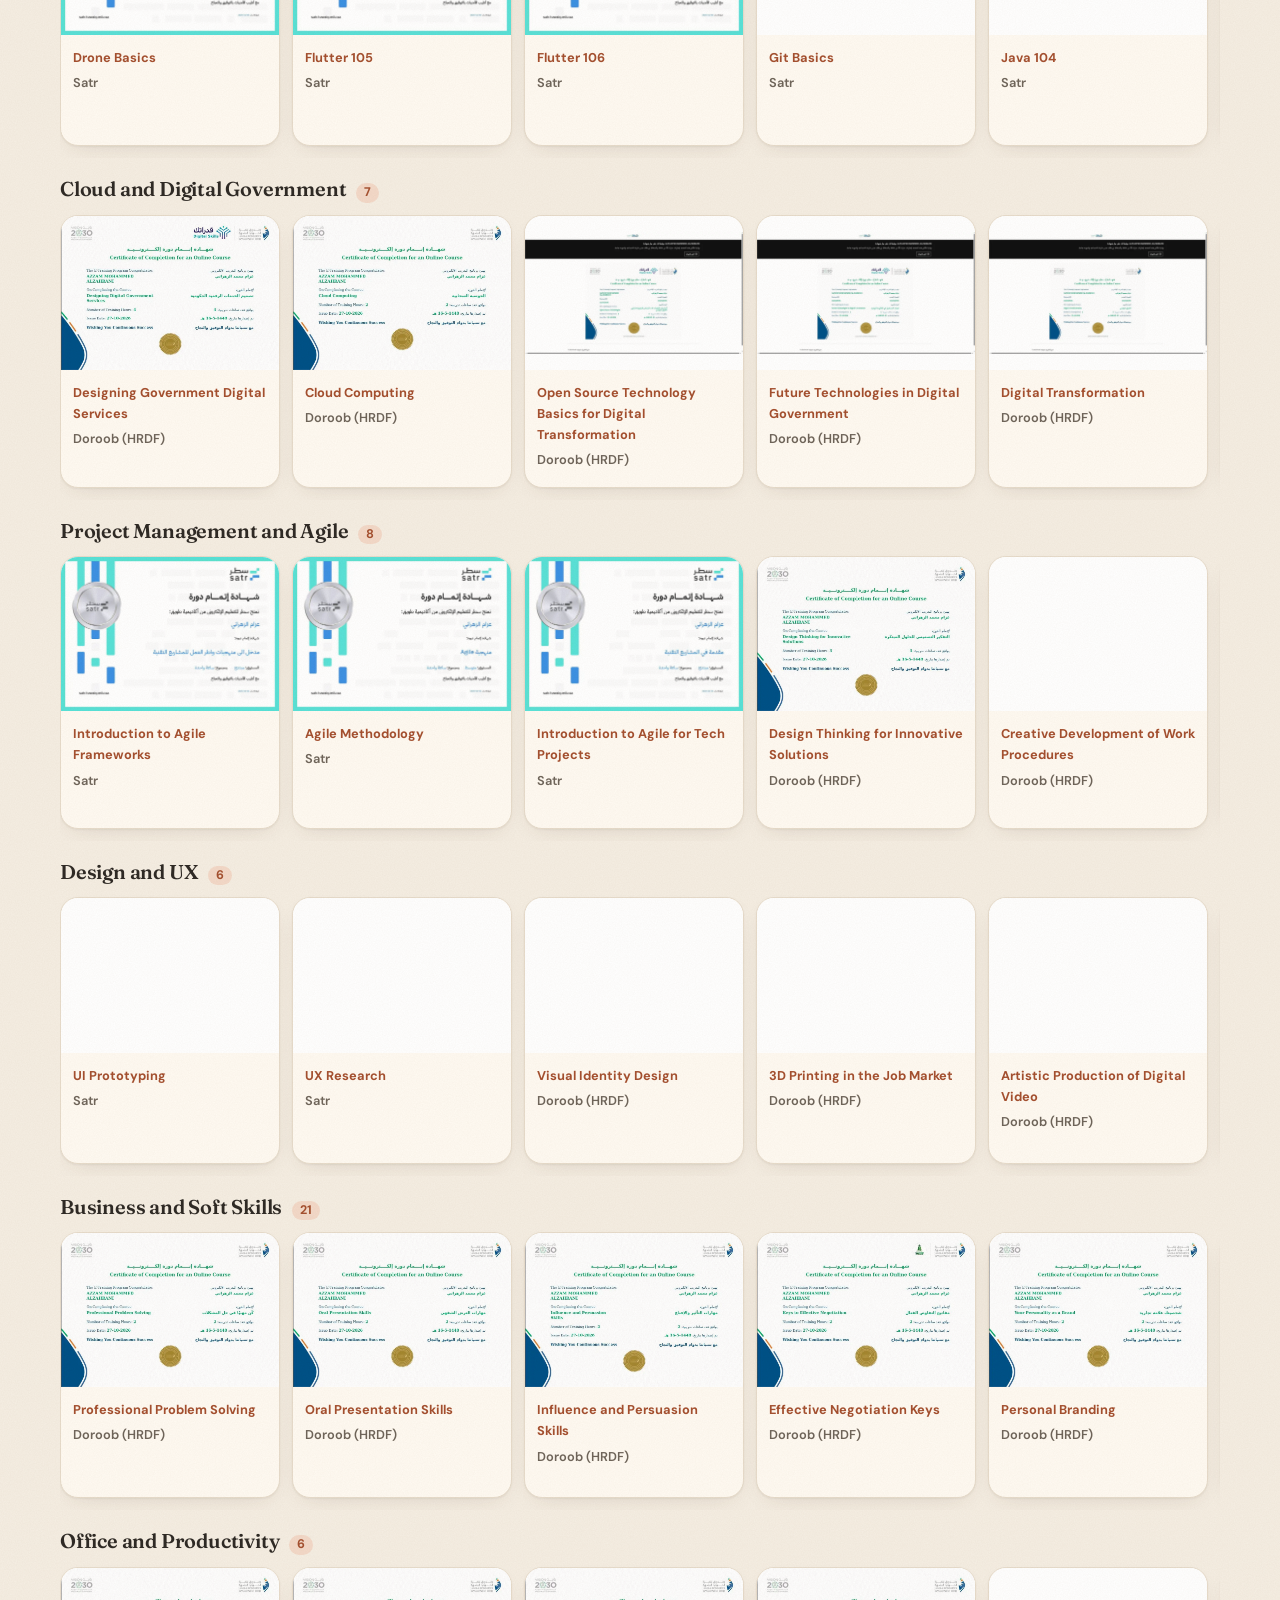
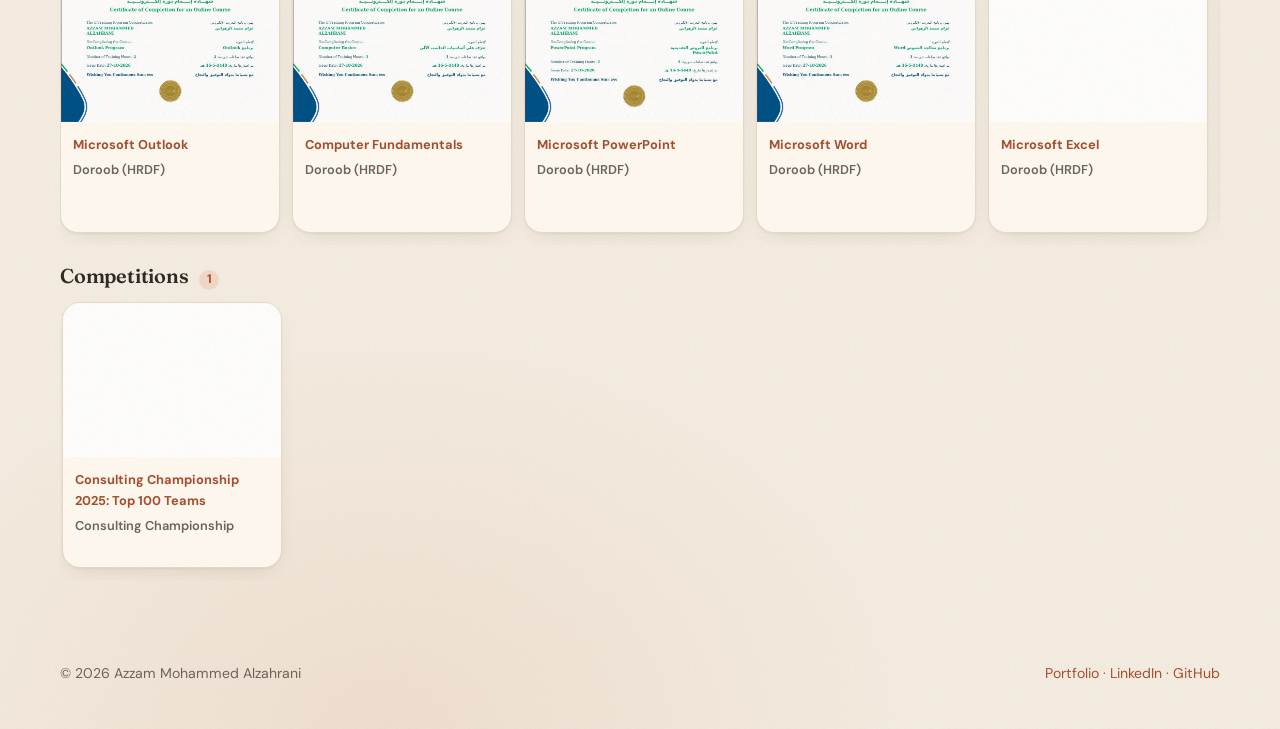
==== commit a391dc39: "Show Classic sections when a TV browser cannot reveal them Classic hid every section below the hero " ====
--- a/certificates.html
+++ b/certificates.html
@@ -11,7 +11,7 @@
 <link rel="preconnect" href="https://fonts.googleapis.com">
 <link rel="preconnect" href="https://fonts.gstatic.com" crossorigin>
 <link rel="stylesheet" href="https://fonts.googleapis.com/css2?family=Fraunces:opsz,wght@9..144,500;9..144,600;9..144,700&family=DM+Sans:opsz,wght@9..40,400;9..40,500;9..40,600;9..40,700&family=IBM+Plex+Sans+Arabic:wght@400;500;600;700&family=Readex+Pro:wght@500;600;700&display=swap">
-<link rel="stylesheet" href="style.css?v=20261201">
+<link rel="stylesheet" href="style.css?v=20261202">
 <link rel="stylesheet" href="certificates.css?v=20261201">
 <script>(function(){var s=document.documentElement.getAttribute("data-style");if(!s)return;var bg={terminal:{light:"#f0f8f1",dark:"#061308"},aurora:{light:"#e5eaff",dark:"#100e24"},brutal:{light:"#f9f5e6",dark:"#13120c"},synth:{light:"#fbf2fb",dark:"#17091a"},editorial:{light:"#f8f1e5",dark:"#18100a"},blueprint:{light:"#ebf3fc",dark:"#0e2440"},bento:{light:"#f1f6fa",dark:"#0d1218"},win95:{light:"#008080",dark:"#0d3333"},room:{light:"#f4efe6",dark:"#1a140f"},manga:{light:"#f7f4ea",dark:"#141414"},aero:{light:"#c5e8f8",dark:"#1a2744"},clay:{light:"#f6efe6",dark:"#2a1c18"},film:{light:"#efe8dc",dark:"#0e0e0e"}};var mode=document.documentElement.getAttribute("data-mode")==="dark"?"dark":"light";var c=(bg[s]&&bg[s][mode])||"#111";var st=document.createElement("style");st.id="theme-boot";st.textContent='html[data-style="'+s+'"] body{background:'+c+'}html[data-style] main,html[data-style] footer,html[data-style] #menu,html[data-style] .menu-btn{display:none!important}';document.head.appendChild(st);var l=document.createElement("link");l.rel="stylesheet";l.id="theme-css";l.href="themes/"+s+".css?v=20261201";document.head.appendChild(l);})();</script>
 </head>
@@ -61,7 +61,7 @@
 </div>
 <script src="themes/fields.js?v=20261201"></script>
 <script src="certs/catalog.js?v=20261201"></script>
-<script src="main.js?v=20261201"></script>
+<script src="main.js?v=20261202"></script>
 <script src="certs.js?v=20261201"></script>
 <script data-goatcounter="https://xazzamx.goatcounter.com/count" async src="//gc.zgo.at/count.js"></script>
 </body>
--- a/style.css
+++ b/style.css
@@ -11,7 +11,7 @@
 --ar-head:"Readex Pro","IBM Plex Sans Arabic",Tahoma,sans-serif}
 *{box-sizing:border-box}html{scroll-behavior:smooth}
 @media (prefers-reduced-motion:reduce){html{scroll-behavior:auto}*,*::before,*::after{animation:none!important;transition:none!important}}
-body{margin:0;font:16px/1.65 var(--sans);background:var(--bg);color:var(--ink);-webkit-font-smoothing:antialiased;position:relative;overflow-x:hidden}
+body{margin:0;font:16px/1.65 var(--sans);background:var(--bg);color:var(--ink);-webkit-font-smoothing:antialiased;position:relative;overflow-x:clip}
 html[lang=ar] body{font-family:var(--ar),var(--sans);line-height:1.85}
 /* paper grain */
 body::after{content:"";position:absolute;inset:0;pointer-events:none;z-index:300;opacity:.07;mix-blend-mode:multiply;background-image:url("data:image/svg+xml,%3Csvg xmlns='http://www.w3.org/2000/svg' width='160' height='160'%3E%3Cfilter id='n'%3E%3CfeTurbulence type='fractalNoise' baseFrequency='.85' numOctaves='3' stitchTiles='stitch'/%3E%3CfeColorMatrix values='0 0 0 0 .35 0 0 0 0 .25 0 0 0 0 .15 0 0 0 1 0'/%3E%3C/filter%3E%3Crect width='100%25' height='100%25' filter='url(%23n)'/%3E%3C/svg%3E")}
@@ -20,7 +20,7 @@
 html[lang=ar] .l-en,html:not([lang=ar]) .l-ar{display:none!important}
 a{color:var(--clay-d);text-decoration:none}a:hover{color:var(--clay)}
 img{max-width:100%;display:block}
-.skip{position:absolute;inset-inline-start:-999px;top:8px;background:var(--clay);color:#fff;padding:8px 14px;border-radius:10px;z-index:400}.skip:focus{inset-inline-start:8px}
+.skip{position:absolute;left:-999px;inset-inline-start:-999px;top:8px;background:var(--clay);color:#fff;padding:8px 14px;border-radius:10px;z-index:400}.skip:focus{left:8px;inset-inline-start:8px}
 :focus-visible{outline:2.5px solid var(--clay);outline-offset:3px;border-radius:10px}
 .wrap{max-width:1200px;margin:0 auto;padding:0 20px}
 h1,h2,h3{margin:0;color:var(--ink);font-family:var(--serif);font-weight:600;letter-spacing:-.01em}
@@ -31,7 +31,7 @@
 p{margin:0 0 10px;color:var(--ink2)}
 .mut{color:var(--mut)}
 /* nav */
-header.nav{position:sticky;top:12px;z-index:60;margin:14px auto 0;max-width:1200px;padding:0 20px}
+header.nav{position:-webkit-sticky;position:sticky;top:12px;z-index:60;margin:14px auto 0;max-width:1200px;padding:0 20px}
 .nav .bar{display:flex;align-items:center;justify-content:space-between;gap:12px;height:60px;padding-inline:16px 10px;border:1px solid var(--line);border-radius:999px;background:rgba(255,250,242,.92);box-shadow:var(--shadow)}
 .brand{font-weight:700;color:var(--ink);display:flex;align-items:center;gap:10px;font-family:var(--serif);font-size:1.08rem;white-space:nowrap}
 html[lang=ar] .brand{font-family:var(--ar-head)}
@@ -55,7 +55,7 @@
 @media (max-width:960px){.menu-btn{display:flex}.nav ul{display:none;position:absolute;top:70px;inset-inline:20px;flex-direction:column;background:var(--paper);border:1px solid var(--line);border-radius:22px;padding:10px;box-shadow:var(--shadow-h)}.nav ul.open{display:flex}.nav ul a{padding:12px 14px;font-size:1rem}}
 /* bento */
 main{padding:26px 0 40px}
-.bento{display:grid;grid-template-columns:repeat(12,minmax(0,1fr));gap:var(--gap);grid-auto-flow:row dense}
+.bento{display:grid;grid-template-columns:repeat(12,minmax(0,1fr));grid-gap:var(--gap);gap:var(--gap);grid-auto-flow:row dense}
 .tile{position:relative;grid-column:span 4;background:var(--paper);border:1px solid var(--line);border-radius:var(--r);padding:26px;overflow:hidden;box-shadow:var(--shadow);transition:transform .35s cubic-bezier(.2,.8,.2,1),box-shadow .35s,border-color .35s;scroll-margin-top:96px;min-width:0}
 .tile:hover{transform:translateY(-4px) rotate(-.25deg);box-shadow:var(--shadow-h);border-color:var(--line2)}
 html[dir=rtl] .tile:hover{transform:translateY(-4px) rotate(.25deg)}
@@ -82,7 +82,7 @@
 html[lang=ar] .hello{font-family:var(--ar-head);font-style:normal}
 .wave{display:inline-block;transform-origin:70% 70%;animation:wave 2.6s ease-in-out infinite}
 @keyframes wave{0%,60%,100%{transform:rotate(0)}10%,30%{transform:rotate(14deg)}20%{transform:rotate(-8deg)}40%{transform:rotate(-4deg)}50%{transform:rotate(10deg)}}
-.hero h1{font-size:clamp(2.6rem,6vw,4.8rem);line-height:1.02;letter-spacing:-.035em;font-weight:600;margin:0 0 14px}
+.hero h1{font-size:3.4rem;font-size:clamp(2.6rem,6vw,4.8rem);line-height:1.02;letter-spacing:-.035em;font-weight:600;margin:0 0 14px}
 html[lang=ar] .hero h1{letter-spacing:0;line-height:1.25;font-weight:700}
 .name{position:relative;display:inline-block}
 .squiggle{position:absolute;inset-inline-start:0;bottom:-10px;width:100%;height:16px;color:var(--clay);stroke-dasharray:420;stroke-dashoffset:420;animation:draw 1.6s .4s cubic-bezier(.6,.1,.2,1) forwards}
@@ -100,7 +100,7 @@
 .btn svg{width:18px;height:18px}
 .btn.sm{padding:9px 16px;font-size:.9rem}
 /* small tiles */
-.big{font-family:var(--serif);font-size:clamp(2.6rem,4.4vw,3.6rem);font-weight:600;letter-spacing:-.03em;line-height:1;margin:4px 0 10px}
+.big{font-family:var(--serif);font-size:3rem;font-size:clamp(2.6rem,4.4vw,3.6rem);font-weight:600;letter-spacing:-.03em;line-height:1;margin:4px 0 10px}
 .sub{margin:0;font-size:.92rem}
 .offer{background:linear-gradient(160deg,var(--sage-l),#eef0e3)}
 .offer .label svg{background:#fff;color:var(--sage-d)}
@@ -108,7 +108,7 @@
 .step .label,.step .sub{color:#fde9de}.step .label svg{background:rgba(255,255,255,.2);color:#fff}
 .step .big{color:#fff}
 .research{background:linear-gradient(160deg,var(--mustard-l),#fbf0d6)}
-.research .big{font-size:clamp(1.8rem,2.8vw,2.3rem);color:#7a5a17}
+.research .big{font-size:2rem;font-size:clamp(1.8rem,2.8vw,2.3rem);color:#7a5a17}
 .research .label svg{background:#fff;color:#a8781e}
 .focus{background:var(--paper2)}
 .pill{display:inline-block;font-size:.78rem;font-weight:500;padding:4px 11px;border-radius:999px;border:1px solid var(--line2);color:var(--ink2);background:var(--paper);margin-block:0 6px;margin-inline:0 6px}
@@ -221,7 +221,7 @@
 input:focus,textarea:focus{outline:none;border-color:var(--clay);box-shadow:0 0 0 4px rgba(194,100,63,.15)}
 html[dir=rtl] #cf-email{text-align:right}
 textarea{min-height:130px;resize:vertical}
-.hp{position:absolute;inset-inline-start:-5000px}
+.hp{position:absolute;left:-5000px;inset-inline-start:-5000px}
 .note{font-size:.8rem;color:var(--dim);margin-top:12px}
 .thanks{display:none;border:1px solid #cfd7bf;background:var(--sage-l);color:var(--sage-d);padding:12px 14px;border-radius:14px;margin-bottom:14px;font-weight:500}.thanks.show{display:block}
 .cv-tile{display:flex;flex-direction:column;align-items:flex-start}
@@ -234,16 +234,18 @@
 footer .wrap{display:flex;justify-content:space-between;gap:12px;flex-wrap:wrap}
 /* lightbox */
 .lb{position:fixed;inset:0;background:rgba(47,42,37,.88);display:none;align-items:center;justify-content:center;z-index:500;padding:24px}
-.lb.open{display:flex}.lb img{max-width:min(1400px,96vw);max-height:86vh;border-radius:16px;background:#fff}
+.lb.open{display:flex}.lb img{max-width:96vw;max-width:min(1400px,96vw);max-height:86vh;border-radius:16px;background:#fff}
 .lb button{position:absolute;background:var(--paper);border:0;color:var(--ink);border-radius:14px;width:46px;height:46px;font-size:1.25rem;cursor:pointer}
 .lb .x{top:18px;right:18px}.lb .lp{left:18px;top:50%}.lb .ln{right:18px;top:50%}
 .lb p{position:absolute;bottom:14px;left:0;right:0;text-align:center;color:#f5eee3;font-size:.9rem;margin:0;padding:0 20px}
-/* reveal */
-.reveal{opacity:0;transform:translateY(22px) scale(.985);transition:opacity .7s ease,transform .7s cubic-bezier(.2,.8,.2,1),box-shadow .35s,border-color .35s}
-.reveal.in{opacity:1;transform:none}
-.reveal.in:hover{transform:translateY(-4px) rotate(-.25deg)}
-html[dir=rtl] .reveal.in:hover{transform:translateY(-4px) rotate(.25deg)}
-.reveal.static.in:hover{transform:none}
+/* Reveal only when this browser can actually run it.
+   Content stays visible with no JS, with prefers-reduced-motion,
+   and on TV browsers whose IntersectionObserver never fires. */
+html.can-reveal .reveal{opacity:0;transform:translateY(22px) scale(.985);transition:opacity .7s ease,transform .7s cubic-bezier(.2,.8,.2,1),box-shadow .35s,border-color .35s}
+html.can-reveal .reveal.in{opacity:1;transform:none}
+html.can-reveal .reveal.in:hover{transform:translateY(-4px) rotate(-.25deg)}
+html.can-reveal[dir=rtl] .reveal.in:hover{transform:translateY(-4px) rotate(.25deg)}
+html.can-reveal .reveal.static.in:hover{transform:none}
 /* responsive */
 @media (max-width:1024px){
  .bento{grid-template-columns:repeat(6,minmax(0,1fr))}
@@ -302,7 +304,7 @@
 .style-btn[aria-expanded="true"]{border-color:var(--ink);background:var(--sand)}
 .style-btn[aria-expanded="true"] svg{transform:rotate(180deg)}
 .style-btn.on::before{content:"";width:8px;height:8px;border-radius:50%;background:var(--clay);flex:none}
-.style-menu{position:fixed;z-index:450;top:0;left:0;width:min(280px,calc(100vw - 16px));margin:0;padding:8px;list-style:none;background:var(--paper);border:1px solid var(--line);border-radius:18px;box-shadow:var(--shadow-h);display:flex;flex-direction:column;gap:2px;max-height:min(70vh,440px);overflow:auto;-webkit-overflow-scrolling:touch}
+.style-menu{position:fixed;z-index:450;top:0;left:0;width:280px;width:min(280px,calc(100vw - 16px));margin:0;padding:8px;list-style:none;background:var(--paper);border:1px solid var(--line);border-radius:18px;box-shadow:var(--shadow-h);display:flex;flex-direction:column;gap:2px;max-height:440px;max-height:min(70vh,440px);overflow:auto;-webkit-overflow-scrolling:touch}
 .style-menu[hidden]{display:none!important}
 .style-menu li{display:flex;align-items:center;justify-content:space-between;gap:10px;padding:10px 12px;border-radius:12px;cursor:pointer;font-weight:600;font-size:.92rem;color:var(--ink);touch-action:manipulation}
 .style-menu li[aria-selected="true"]{background:var(--sand)}
@@ -377,3 +379,17 @@
  .certs .label{flex-wrap:wrap;row-gap:8px}
  .all-certs{margin-inline-start:0}
 }
+/* Engines without CSS grid (Chrome 56 and older TV WebKit) would otherwise
+   ignore the bento and clip tiles. Stack every section in normal flow. */
+@supports not (display: grid) {
+  .bento { display: block; }
+  .tile { display: block; width: auto; max-width: 100%; overflow: visible; }
+  .r2, .r3 { grid-row: auto; }
+}
+/* aspect-ratio arrived in Chrome 88. Keep image frames stable on older TVs. */
+@supports not (aspect-ratio: 1 / 1) {
+  .slide .img { position: relative; height: 0; padding-bottom: 70.72%; }
+  .slide .img img { position: absolute; top: 0; right: 0; bottom: 0; left: 0; width: 100%; height: 100%; }
+  .media.has-images .main { height: 0; padding-bottom: 56.25%; }
+  .media.has-images .main img { position: absolute; top: 0; right: 0; bottom: 0; left: 0; width: 100%; height: 100%; }
+}
